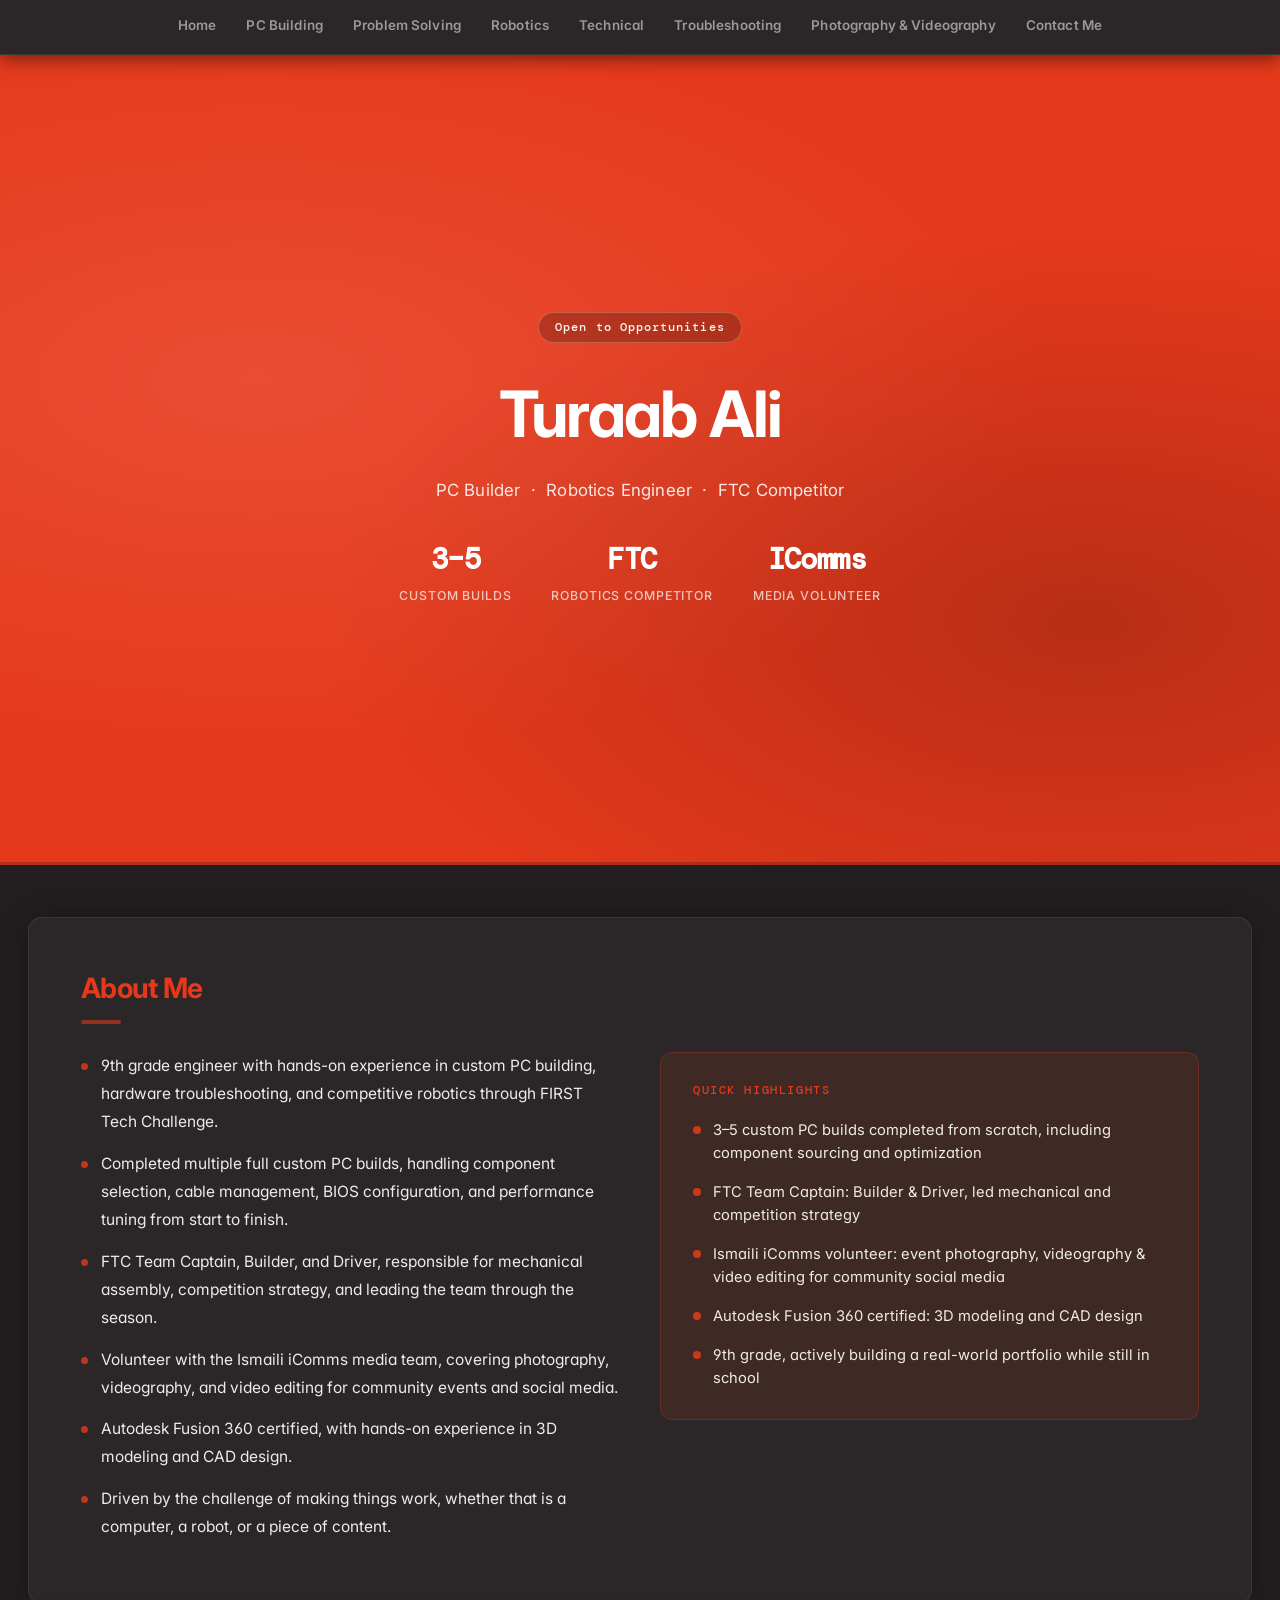
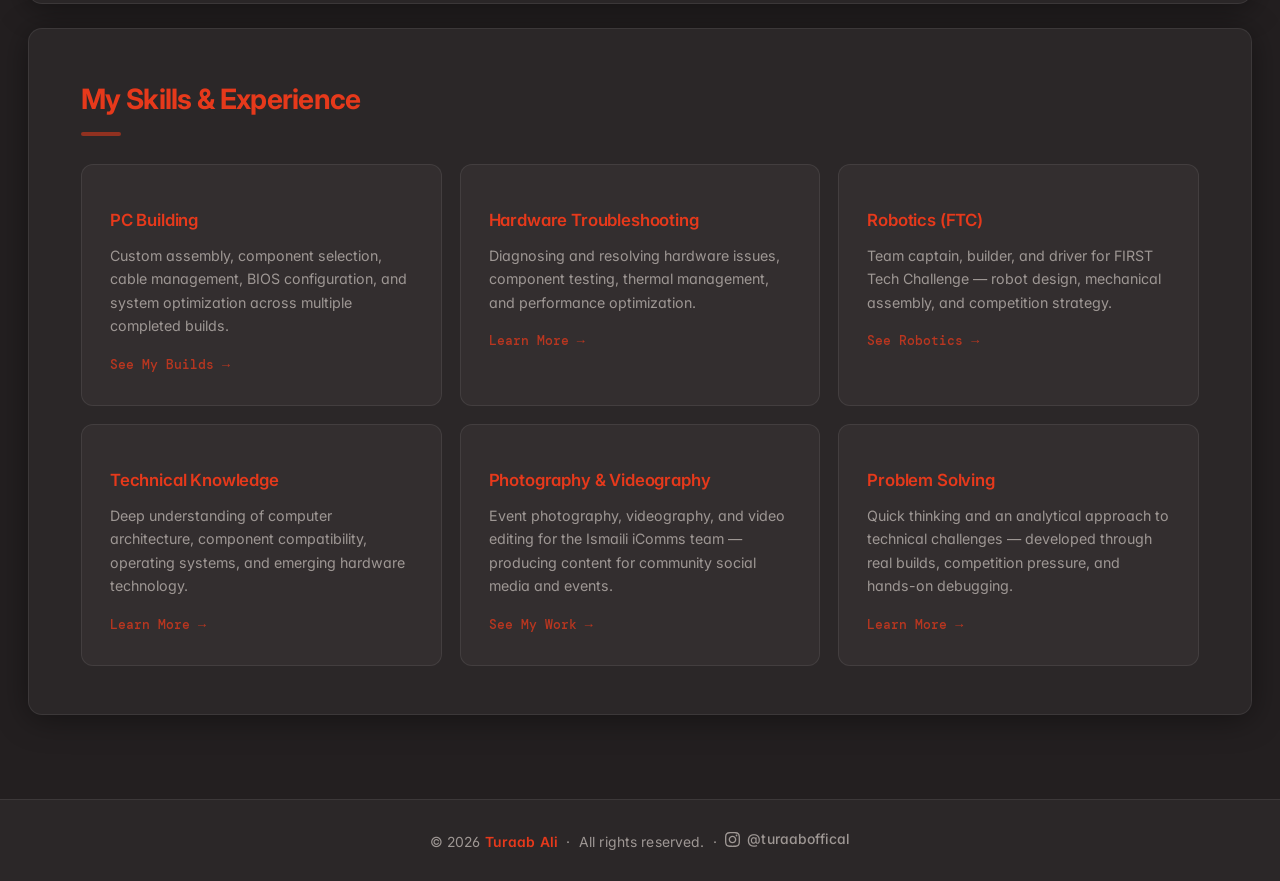
==== index.html @ f830a4fe "Added insta acc link" ====
<!DOCTYPE html>
<html lang="en">
<head>
    <meta charset="UTF-8">
    <meta name="viewport" content="width=device-width, initial-scale=1.0">
    <title>Turaab Ali - PC Builder & Engineer</title>
    <link rel="preconnect" href="https://fonts.googleapis.com">
    <link href="https://fonts.googleapis.com/css2?family=Inter:ital,opsz,wght@0,14..32,300;0,14..32,400;0,14..32,500;0,14..32,600;0,14..32,700;1,14..32,400&family=DM+Mono:wght@400;500&display=swap" rel="stylesheet">
    <style>
        :root {
            --red: #E6391B;
            --red-dark: #c42f14;
            --red-faint: rgba(230,57,27,0.1);
            --red-border: rgba(230,57,27,0.25);
            --dark: #231F20;
            --dark-2: #2b2728;
            --dark-3: #332e2f;
            --text: #f0ebe9;
            --muted: #9e9794;
            --border: rgba(255,255,255,0.08);
        }

        * { margin: 0; padding: 0; box-sizing: border-box; }

        body {
            font-family: 'Inter', sans-serif;
            font-feature-settings: 'cv02', 'cv03', 'cv04', 'cv11';
            background: var(--dark);
            color: var(--text);
            line-height: 1.6;
            -webkit-font-smoothing: antialiased;
        }

        nav {
            background: var(--dark-2);
            padding: 0 24px;
            position: sticky;
            top: 0;
            box-shadow: 0 2px 20px rgba(0,0,0,0.6);
            z-index: 100;
            display: flex;
            justify-content: center;
            flex-wrap: wrap;
            gap: 2px;
            border-bottom: 1px solid var(--border);
        }

        nav a {
            color: var(--muted);
            text-decoration: none;
            padding: 15px 14px;
            font-weight: 600;
            font-size: 0.84em;
            letter-spacing: 0.01em;
            transition: all 0.2s;
            border-bottom: 3px solid transparent;
            margin-bottom: -1px;
        }

        nav a:hover {
            color: var(--red);
            border-bottom-color: var(--red);
        }

      header {
    background: var(--red);
    color: white;
    min-height: 90vh; /* Full screen height */
    display: flex;
    align-items: center;
    justify-content: center;
    padding: 0 20px;
    text-align: center;
    position: relative;
    overflow: hidden;
}
        header::before {
            content: '';
            position: absolute;
            inset: 0;
            background:
                radial-gradient(ellipse at 20% 40%, rgba(255,255,255,0.1) 0%, transparent 55%),
                radial-gradient(ellipse at 85% 70%, rgba(0,0,0,0.2) 0%, transparent 50%);
        }

        header::after {
            content: '';
            position: absolute;
            bottom: 0; left: 0; right: 0;
            height: 3px;
            background: rgba(0,0,0,0.2);
        }

        .header-inner { position: relative; z-index: 1; }

        .badge {
            display: inline-block;
            background: rgba(0,0,0,0.22);
            color: rgba(255,255,255,0.95);
            font-family: 'DM Mono', monospace;
            font-size: 0.74em;
            font-weight: 500;
            letter-spacing: 0.09em;
            padding: 5px 16px;
            border-radius: 20px;
            margin-bottom: 20px;
            animation: fadeInDown 0.6s ease both;
            border: 1px solid rgba(255,255,255,0.22);
        }

        header h1 {
            font-size: clamp(2.4em, 6vw, 4em);
            font-weight: 700;
            letter-spacing: -0.03em;
            margin-bottom: 12px;
            animation: fadeInDown 0.7s ease 0.1s both;
            color: #fff;
        }

        .tagline {
            font-size: 1.05em;
            color: rgba(255,255,255,0.88);
            font-weight: 400;
            animation: fadeInUp 0.7s ease 0.2s both;
            margin-bottom: 32px;
            letter-spacing: 0.01em;
        }

        .stats-row {
            display: flex;
            justify-content: center;
            gap: 40px;
            flex-wrap: wrap;
            animation: fadeInUp 0.7s ease 0.35s both;
        }

        .stat { text-align: center; }

        .stat-num {
            display: block;
            font-size: 1.8em;
            font-weight: 700;
            color: white;
            font-family: 'DM Mono', monospace;
            letter-spacing: -0.02em;
        }

        .stat-label {
            font-size: 0.77em;
            color: rgba(255,255,255,0.7);
            letter-spacing: 0.07em;
            text-transform: uppercase;
            font-weight: 500;
        }

        /* ── CONTAINER ── */
        .container {
            max-width: 1500px;
            margin: 0 auto;
            padding: 28px 28px 60px;
        }

        /* ── SECTIONS ── */
        section {
            background: var(--dark-2);
            margin: 24px 0;
            padding: 48px 52px;
            border-radius: 14px;
            box-shadow: 0 4px 32px rgba(0,0,0,0.4);
            animation: fadeIn 0.7s ease both;
            border: 1px solid var(--border);
        }

        h2 {
            color: var(--red);
            font-size: 1.75em;
            font-weight: 700;
            margin-bottom: 28px;
            letter-spacing: -0.025em;
        }

        h2 span {
            display: block;
            width: 40px;
            height: 4px;
            background: var(--red);
            border-radius: 2px;
            margin-top: 10px;
            opacity: 0.55;
        }

        /* ── ABOUT ── */
        .about-grid {
            display: grid;
            grid-template-columns: 1fr 1fr;
            gap: 40px;
            align-items: start;
        }

        .about-text ul {
            list-style: none;
            padding: 0;
        }

        .about-text li {
            font-size: 0.97em;
            line-height: 1.8;
            color: var(--text);
            margin-bottom: 14px;
            font-weight: 400;
            padding-left: 20px;
            position: relative;
        }

        .about-text li::before {
            content: '';
            position: absolute;
            left: 0;
            top: 11px;
            width: 7px;
            height: 7px;
            background: var(--red);
            border-radius: 50%;
            opacity: 0.8;
        }

        .about-highlights {
            background: var(--red-faint);
            border-radius: 12px;
            padding: 28px 32px;
            border: 1px solid var(--red-border);
        }

        .about-highlights h3 {
            color: var(--red);
            font-size: 0.76em;
            text-transform: uppercase;
            letter-spacing: 0.13em;
            margin-bottom: 18px;
            font-family: 'DM Mono', monospace;
            font-weight: 500;
        }

        .highlight-item {
            display: flex;
            align-items: flex-start;
            gap: 12px;
            margin-bottom: 15px;
        }

        .highlight-item:last-child { margin-bottom: 0; }

        .hi-dot {
            width: 8px;
            height: 8px;
            background: var(--red);
            border-radius: 50%;
            flex-shrink: 0;
            margin-top: 7px;
            opacity: 0.85;
        }

        .hi-text {
            font-size: 0.92em;
            line-height: 1.6;
            font-weight: 400;
            color: var(--text);
        }

        /* ── SKILLS GRID ── */
        .skills-grid {
            display: grid;
            grid-template-columns: repeat(3, 1fr);
            gap: 18px;
            margin-top: 8px;
        }

        .skill-card {
            background: var(--dark-3);
            padding: 30px 28px;
            border-radius: 12px;
            border: 1px solid var(--border);
            transition: all 0.25s;
            text-decoration: none;
            color: var(--text);
            display: block;
            position: relative;
            overflow: hidden;
        }

        .skill-card::before {
            content: '';
            position: absolute;
            top: 0; left: 0;
            width: 100%;
            height: 3px;
            background: var(--red);
            transform: scaleX(0);
            transform-origin: left;
            transition: transform 0.3s ease;
        }

        .skill-card:hover {
            transform: translateY(-4px);
            box-shadow: 0 14px 36px rgba(0,0,0,0.5);
            border-color: rgba(230,57,27,0.35);
        }

        .skill-card:hover::before {
            transform: scaleX(1);
        }

        .skill-icon {
            font-size: 1.6em;
            margin-bottom: 12px;
        }

        .skill-card h3 {
            color: var(--red);
            font-size: 1.05em;
            font-weight: 600;
            margin-bottom: 10px;
            letter-spacing: -0.01em;
        }

        .skill-card p {
            font-size: 0.89em;
            line-height: 1.65;
            color: var(--muted);
            font-weight: 400;
        }

        .skill-card .arrow {
            color: var(--red);
            font-weight: 500;
            margin-top: 16px;
            display: block;
            font-size: 0.83em;
            font-family: 'DM Mono', monospace;
            opacity: 0.75;
            transition: opacity 0.2s;
        }

        .skill-card:hover .arrow { opacity: 1; }

        /* ── FOOTER ── */
        footer {
            background: var(--dark-2);
            color: var(--muted);
            text-align: center;
            padding: 28px 30px;
            font-size: 0.87em;
            font-weight: 400;
            letter-spacing: 0.01em;
            border-top: 1px solid var(--border);
        }

        footer b { color: var(--red); font-weight: 600; }
        .footer-ig {
    display: inline-flex;
    align-items: center;
    gap: 7px;
    color: var(--muted);
    text-decoration: none;
    transition: color 0.2s;
    font-weight: 500;
}

.footer-ig:hover { color: var(--red); }

.footer-ig svg {
    width: 15px;
    height: 15px;
    flex-shrink: 0;
    fill: currentColor;
}

        /* ── ANIMATIONS ── */
        @keyframes fadeIn {
            from { opacity: 0; transform: translateY(16px); }
            to   { opacity: 1; transform: translateY(0); }
        }

        @keyframes fadeInDown {
            from { opacity: 0; transform: translateY(-18px); }
            to   { opacity: 1; transform: translateY(0); }
        }

        @keyframes fadeInUp {
            from { opacity: 0; transform: translateY(18px); }
            to   { opacity: 1; transform: translateY(0); }
        }

        /* ── RESPONSIVE ── */
        @media (max-width: 900px) {
            .skills-grid { grid-template-columns: repeat(2, 1fr); }
            section { padding: 36px 28px; }
        }

        @media (max-width: 640px) {
            section { padding: 28px 20px; }
            .about-grid { grid-template-columns: 1fr; gap: 24px; }
            .skills-grid { grid-template-columns: 1fr; }
            nav a { padding: 12px 10px; font-size: 0.8em; }
            .stats-row { gap: 24px; }
            .container { padding: 20px 16px 48px; }
        }
    </style>
</head>
<body>

    <nav>
        <a href="/">Home</a>
        <a href="/pc-building/">PC Building</a>
        <a href="/problem-solving/">Problem Solving</a>
        <a href="/robotics/">Robotics</a>
        <a href="/technical/">Technical</a>
        <a href="/troubleshooting/">Troubleshooting</a>
        <a href="/photo-video/">Photography & Videography</a>
        <a href="/contact-me/">Contact Me</a>
    </nav>

    <header>
        <div class="header-inner">
            <div class="badge">Open to Opportunities</div>
            <h1>Turaab Ali</h1>
            <p class="tagline">PC Builder &nbsp;·&nbsp; Robotics Engineer &nbsp;·&nbsp; FTC Competitor</p>
            <div class="stats-row">
                <div class="stat">
                    <span class="stat-num">3–5</span>
                    <span class="stat-label">Custom Builds</span>
                </div>
                <div class="stat">
                    <span class="stat-num">FTC</span>
                    <span class="stat-label">Robotics Competitor</span>
                </div>
                <div class="stat">
                    <span class="stat-num">IComms</span>
                    <span class="stat-label">Media Volunteer</span>
                </div>
            </div>
        </div>
    </header>

    <div class="container">

        <section>
            <h2>About Me <span></span></h2>
            <div class="about-grid">
                <div class="about-text">
                    <ul class="about-bullets">
                        <li>9th grade engineer with hands-on experience in custom PC building, hardware troubleshooting, and competitive robotics through FIRST Tech Challenge.</li>
                        <li>Completed multiple full custom PC builds, handling component selection, cable management, BIOS configuration, and performance tuning from start to finish.</li>
                        <li>FTC Team Captain, Builder, and Driver, responsible for mechanical assembly, competition strategy, and leading the team through the season.</li>
                        <li>Volunteer with the Ismaili iComms media team, covering photography, videography, and video editing for community events and social media.</li>
                        <li>Autodesk Fusion 360 certified, with hands-on experience in 3D modeling and CAD design.</li>
                        <li>Driven by the challenge of making things work, whether that is a computer, a robot, or a piece of content.</li>
                    </ul>
                </div>
                <div class="about-highlights">
                    <h3>Quick Highlights</h3>
                    <div class="highlight-item">
                        <div class="hi-dot"></div>
                        <div class="hi-text">3–5 custom PC builds completed from scratch, including component sourcing and optimization</div>
                    </div>
                    <div class="highlight-item">
                        <div class="hi-dot"></div>
                        <div class="hi-text">FTC Team Captain: Builder & Driver, led mechanical and competition strategy</div>
                    </div>
                    <div class="highlight-item">
                        <div class="hi-dot"></div>
                        <div class="hi-text">Ismaili iComms volunteer: event photography, videography & video editing for community social media</div>
                    </div>
                    <div class="highlight-item">
                        <div class="hi-dot"></div>
                        <div class="hi-text">Autodesk Fusion 360 certified: 3D modeling and CAD design</div>
                    </div>
                    <div class="highlight-item">
                        <div class="hi-dot"></div>
                        <div class="hi-text">9th grade, actively building a real-world portfolio while still in school</div>
                    </div>
                </div>
            </div>
        </section>

        <section>
            <h2>My Skills & Experience <span></span></h2>
            <div class="skills-grid">

                <a href="/pc-building/" class="skill-card">
                    <div class="skill-icon"></div>
                    <h3>PC Building</h3>
                    <p>Custom assembly, component selection, cable management, BIOS configuration, and system optimization across multiple completed builds.</p>
                    <span class="arrow">See My Builds →</span>
                </a>

                <a href="/troubleshooting/" class="skill-card">
                    <div class="skill-icon"></div>
                    <h3>Hardware Troubleshooting</h3>
                    <p>Diagnosing and resolving hardware issues, component testing, thermal management, and performance optimization.</p>
                    <span class="arrow">Learn More →</span>
                </a>

                <a href="/robotics/" class="skill-card">
                    <div class="skill-icon"></div>
                    <h3>Robotics (FTC)</h3>
                    <p>Team captain, builder, and driver for FIRST Tech Challenge — robot design, mechanical assembly, and competition strategy.</p>
                    <span class="arrow">See Robotics →</span>
                </a>

                <a href="/technical/" class="skill-card">
                    <div class="skill-icon"></div>
                    <h3>Technical Knowledge</h3>
                    <p>Deep understanding of computer architecture, component compatibility, operating systems, and emerging hardware technology.</p>
                    <span class="arrow">Learn More →</span>
                </a>

                <a href="/photo-video/" class="skill-card">
                    <div class="skill-icon"></div>
                    <h3>Photography & Videography</h3>
                    <p>Event photography, videography, and video editing for the Ismaili iComms team — producing content for community social media and events.</p>
                    <span class="arrow">See My Work →</span>
                </a>

                <a href="/problem-solving/" class="skill-card">
                    <div class="skill-icon"></div>
                    <h3>Problem Solving</h3>
                    <p>Quick thinking and an analytical approach to technical challenges — developed through real builds, competition pressure, and hands-on debugging.</p>
                    <span class="arrow">Learn More →</span>
                </a>

            </div>
        </section>

    </div>

    <footer>
    <p>&copy; 2026 <b>Turaab Ali</b> &nbsp;·&nbsp; All rights reserved. &nbsp;·&nbsp;
        <a href="https://www.instagram.com/turaaboffical/" target="_blank" rel="noopener noreferrer" class="footer-ig">
            <svg viewBox="0 0 24 24" xmlns="http://www.w3.org/2000/svg">
                <path d="M12 2.163c3.204 0 3.584.012 4.85.07 3.252.148 4.771 1.691 4.919 4.919.058 1.265.069 1.645.069 4.849 0 3.205-.012 3.584-.069 4.849-.149 3.225-1.664 4.771-4.919 4.919-1.266.058-1.644.07-4.85.07-3.204 0-3.584-.012-4.849-.07-3.26-.149-4.771-1.699-4.919-4.92-.058-1.265-.07-1.644-.07-4.849 0-3.204.013-3.583.07-4.849.149-3.227 1.664-4.771 4.919-4.919 1.266-.057 1.645-.069 4.849-.069zm0-2.163c-3.259 0-3.667.014-4.947.072-4.358.2-6.78 2.618-6.98 6.98-.059 1.281-.073 1.689-.073 4.948 0 3.259.014 3.668.072 4.948.2 4.358 2.618 6.78 6.98 6.98 1.281.058 1.689.072 4.948.072 3.259 0 3.668-.014 4.948-.072 4.354-.2 6.782-2.618 6.979-6.98.059-1.28.073-1.689.073-4.948 0-3.259-.014-3.667-.072-4.947-.196-4.354-2.617-6.78-6.979-6.98-1.281-.059-1.69-.073-4.949-.073zm0 5.838c-3.403 0-6.162 2.759-6.162 6.162s2.759 6.163 6.162 6.163 6.162-2.759 6.162-6.163c0-3.403-2.759-6.162-6.162-6.162zm0 10.162c-2.209 0-4-1.79-4-4 0-2.209 1.791-4 4-4s4 1.791 4 4c0 2.21-1.791 4-4 4zm6.406-11.845c-.796 0-1.441.645-1.441 1.44s.645 1.44 1.441 1.44c.795 0 1.439-.645 1.439-1.44s-.644-1.44-1.439-1.44z"/>
            </svg>
            @turaaboffical
        </a>
    </p>
</footer>

</body>
</html>
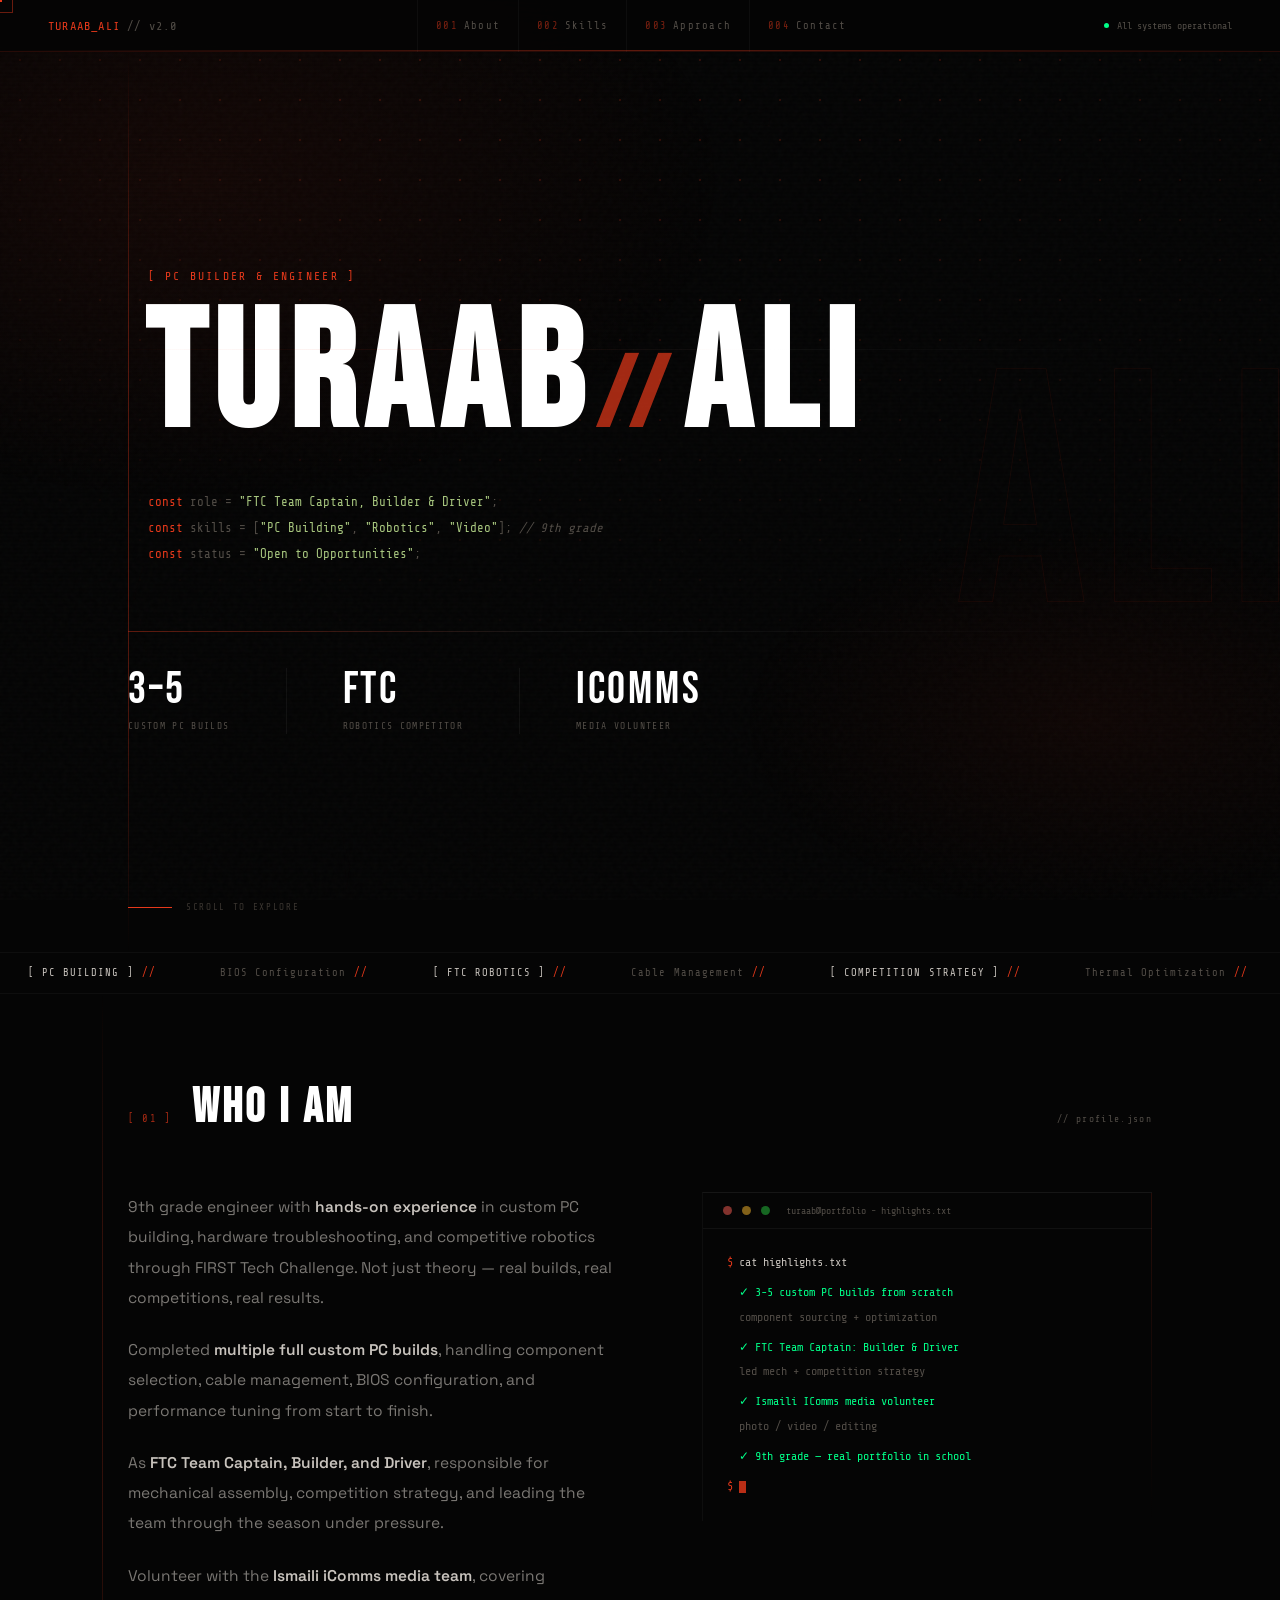
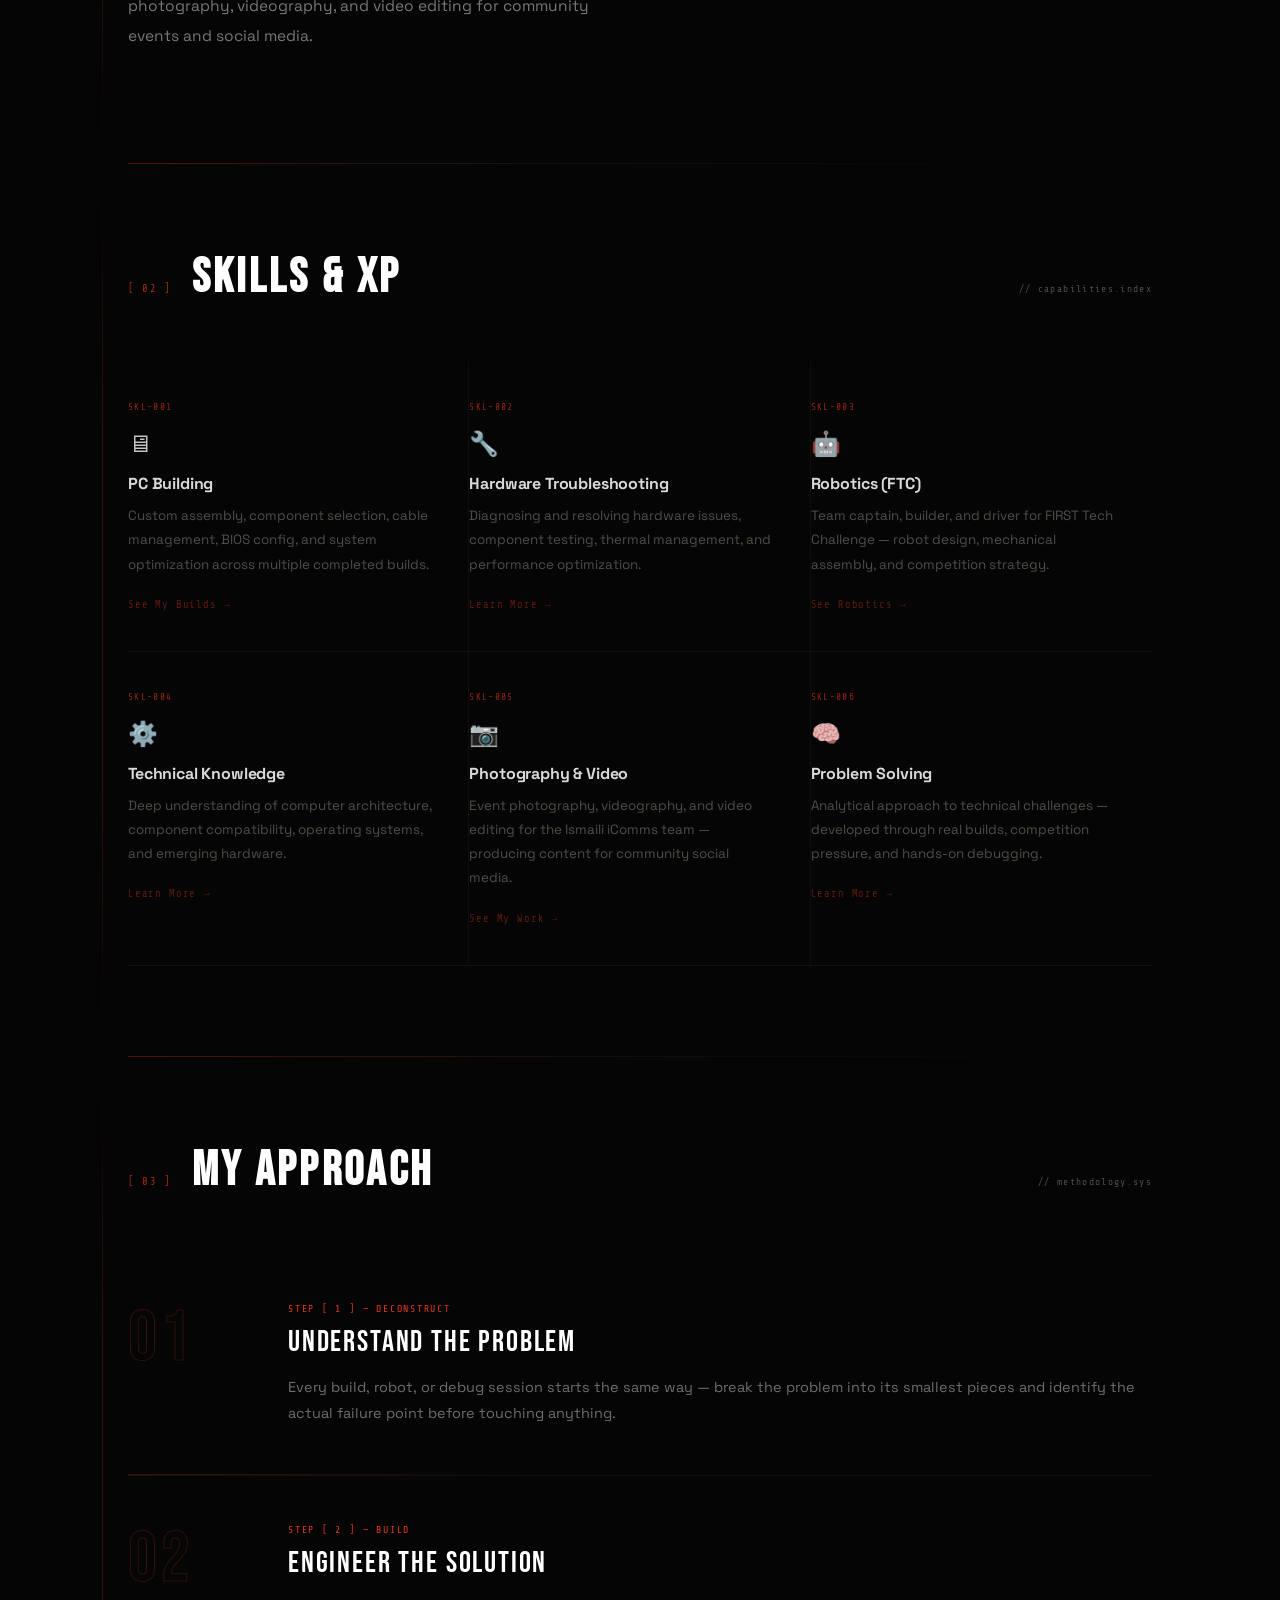
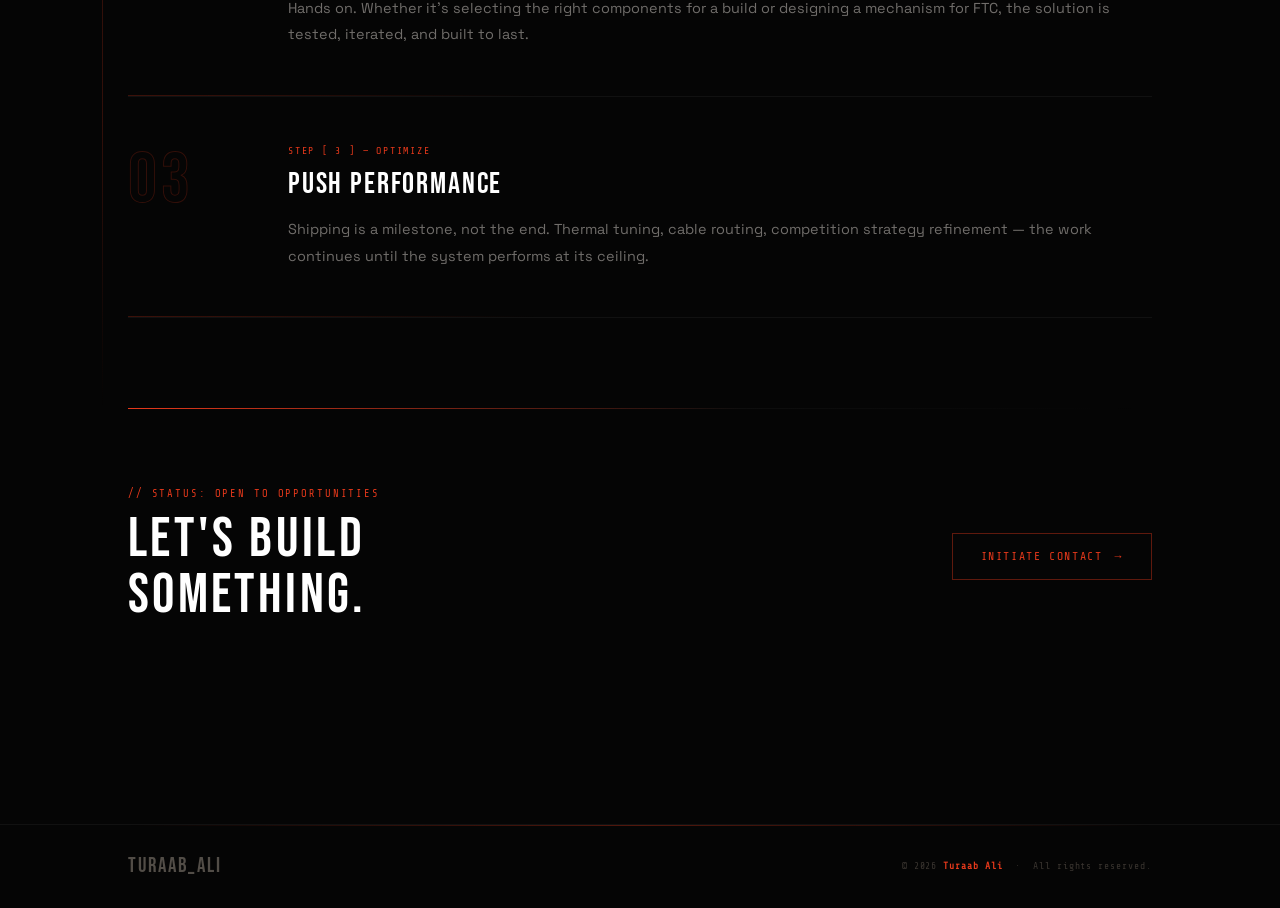
==== commit f3fb91ac: "try #2" ====
--- a/index.html
+++ b/index.html
@@ -1,549 +1,1132 @@
 <!DOCTYPE html>
 <html lang="en">
 <head>
-    <meta charset="UTF-8">
-    <meta name="viewport" content="width=device-width, initial-scale=1.0">
-    <title>Turaab Ali - PC Builder & Engineer</title>
-    <link rel="preconnect" href="https://fonts.googleapis.com">
-    <link href="https://fonts.googleapis.com/css2?family=Inter:ital,opsz,wght@0,14..32,300;0,14..32,400;0,14..32,500;0,14..32,600;0,14..32,700;1,14..32,400&family=DM+Mono:wght@400;500&display=swap" rel="stylesheet">
-    <style>
-        :root {
-            --red: #E6391B;
-            --red-dark: #c42f14;
-            --red-faint: rgba(230,57,27,0.1);
-            --red-border: rgba(230,57,27,0.25);
-            --dark: #231F20;
-            --dark-2: #2b2728;
-            --dark-3: #332e2f;
-            --text: #f0ebe9;
-            --muted: #9e9794;
-            --border: rgba(255,255,255,0.08);
-        }
-
-        * { margin: 0; padding: 0; box-sizing: border-box; }
-
-        body {
-            font-family: 'Inter', sans-serif;
-            font-feature-settings: 'cv02', 'cv03', 'cv04', 'cv11';
-            background: var(--dark);
-            color: var(--text);
-            line-height: 1.6;
-            -webkit-font-smoothing: antialiased;
-        }
-
-        nav {
-            background: var(--dark-2);
-            padding: 0 24px;
-            position: sticky;
-            top: 0;
-            box-shadow: 0 2px 20px rgba(0,0,0,0.6);
-            z-index: 100;
-            display: flex;
-            justify-content: center;
-            flex-wrap: wrap;
-            gap: 2px;
-            border-bottom: 1px solid var(--border);
-        }
-
-        nav a {
-            color: var(--muted);
-            text-decoration: none;
-            padding: 15px 14px;
-            font-weight: 600;
-            font-size: 0.84em;
-            letter-spacing: 0.01em;
-            transition: all 0.2s;
-            border-bottom: 3px solid transparent;
-            margin-bottom: -1px;
-        }
-
-        nav a:hover {
-            color: var(--red);
-            border-bottom-color: var(--red);
-        }
-
-      header {
-    background: var(--red);
-    color: white;
-    min-height: 90vh; /* Full screen height */
-    display: flex;
-    align-items: center;
-    justify-content: center;
-    padding: 0 20px;
-    text-align: center;
-    position: relative;
-    overflow: hidden;
-}
-        header::before {
-            content: '';
-            position: absolute;
-            inset: 0;
-            background:
-                radial-gradient(ellipse at 20% 40%, rgba(255,255,255,0.1) 0%, transparent 55%),
-                radial-gradient(ellipse at 85% 70%, rgba(0,0,0,0.2) 0%, transparent 50%);
-        }
-
-        header::after {
-            content: '';
-            position: absolute;
-            bottom: 0; left: 0; right: 0;
-            height: 3px;
-            background: rgba(0,0,0,0.2);
-        }
-
-        .header-inner { position: relative; z-index: 1; }
-
-        .badge {
-            display: inline-block;
-            background: rgba(0,0,0,0.22);
-            color: rgba(255,255,255,0.95);
-            font-family: 'DM Mono', monospace;
-            font-size: 0.74em;
-            font-weight: 500;
-            letter-spacing: 0.09em;
-            padding: 5px 16px;
-            border-radius: 20px;
-            margin-bottom: 20px;
-            animation: fadeInDown 0.6s ease both;
-            border: 1px solid rgba(255,255,255,0.22);
-        }
-
-        header h1 {
-            font-size: clamp(2.4em, 6vw, 4em);
-            font-weight: 700;
-            letter-spacing: -0.03em;
-            margin-bottom: 12px;
-            animation: fadeInDown 0.7s ease 0.1s both;
-            color: #fff;
-        }
-
-        .tagline {
-            font-size: 1.05em;
-            color: rgba(255,255,255,0.88);
-            font-weight: 400;
-            animation: fadeInUp 0.7s ease 0.2s both;
-            margin-bottom: 32px;
-            letter-spacing: 0.01em;
-        }
-
-        .stats-row {
-            display: flex;
-            justify-content: center;
-            gap: 40px;
-            flex-wrap: wrap;
-            animation: fadeInUp 0.7s ease 0.35s both;
-        }
-
-        .stat { text-align: center; }
-
-        .stat-num {
-            display: block;
-            font-size: 1.8em;
-            font-weight: 700;
-            color: white;
-            font-family: 'DM Mono', monospace;
-            letter-spacing: -0.02em;
-        }
-
-        .stat-label {
-            font-size: 0.77em;
-            color: rgba(255,255,255,0.7);
-            letter-spacing: 0.07em;
-            text-transform: uppercase;
-            font-weight: 500;
-        }
-
-        /* ── CONTAINER ── */
-        .container {
-            max-width: 1500px;
-            margin: 0 auto;
-            padding: 28px 28px 60px;
-        }
-
-        /* ── SECTIONS ── */
-        section {
-            background: var(--dark-2);
-            margin: 24px 0;
-            padding: 48px 52px;
-            border-radius: 14px;
-            box-shadow: 0 4px 32px rgba(0,0,0,0.4);
-            animation: fadeIn 0.7s ease both;
-            border: 1px solid var(--border);
-        }
-
-        h2 {
-            color: var(--red);
-            font-size: 1.75em;
-            font-weight: 700;
-            margin-bottom: 28px;
-            letter-spacing: -0.025em;
-        }
-
-        h2 span {
-            display: block;
-            width: 40px;
-            height: 4px;
-            background: var(--red);
-            border-radius: 2px;
-            margin-top: 10px;
-            opacity: 0.55;
-        }
-
-        /* ── ABOUT ── */
-        .about-grid {
-            display: grid;
-            grid-template-columns: 1fr 1fr;
-            gap: 40px;
-            align-items: start;
-        }
-
-        .about-text ul {
-            list-style: none;
-            padding: 0;
-        }
-
-        .about-text li {
-            font-size: 0.97em;
-            line-height: 1.8;
-            color: var(--text);
-            margin-bottom: 14px;
-            font-weight: 400;
-            padding-left: 20px;
-            position: relative;
-        }
-
-        .about-text li::before {
-            content: '';
-            position: absolute;
-            left: 0;
-            top: 11px;
-            width: 7px;
-            height: 7px;
-            background: var(--red);
-            border-radius: 50%;
-            opacity: 0.8;
-        }
-
-        .about-highlights {
-            background: var(--red-faint);
-            border-radius: 12px;
-            padding: 28px 32px;
-            border: 1px solid var(--red-border);
-        }
-
-        .about-highlights h3 {
-            color: var(--red);
-            font-size: 0.76em;
-            text-transform: uppercase;
-            letter-spacing: 0.13em;
-            margin-bottom: 18px;
-            font-family: 'DM Mono', monospace;
-            font-weight: 500;
-        }
-
-        .highlight-item {
-            display: flex;
-            align-items: flex-start;
-            gap: 12px;
-            margin-bottom: 15px;
-        }
-
-        .highlight-item:last-child { margin-bottom: 0; }
-
-        .hi-dot {
-            width: 8px;
-            height: 8px;
-            background: var(--red);
-            border-radius: 50%;
-            flex-shrink: 0;
-            margin-top: 7px;
-            opacity: 0.85;
-        }
-
-        .hi-text {
-            font-size: 0.92em;
-            line-height: 1.6;
-            font-weight: 400;
-            color: var(--text);
-        }
-
-        /* ── SKILLS GRID ── */
-        .skills-grid {
-            display: grid;
-            grid-template-columns: repeat(3, 1fr);
-            gap: 18px;
-            margin-top: 8px;
-        }
-
-        .skill-card {
-            background: var(--dark-3);
-            padding: 30px 28px;
-            border-radius: 12px;
-            border: 1px solid var(--border);
-            transition: all 0.25s;
-            text-decoration: none;
-            color: var(--text);
-            display: block;
-            position: relative;
-            overflow: hidden;
-        }
-
-        .skill-card::before {
-            content: '';
-            position: absolute;
-            top: 0; left: 0;
-            width: 100%;
-            height: 3px;
-            background: var(--red);
-            transform: scaleX(0);
-            transform-origin: left;
-            transition: transform 0.3s ease;
-        }
-
-        .skill-card:hover {
-            transform: translateY(-4px);
-            box-shadow: 0 14px 36px rgba(0,0,0,0.5);
-            border-color: rgba(230,57,27,0.35);
-        }
-
-        .skill-card:hover::before {
-            transform: scaleX(1);
-        }
-
-        .skill-icon {
-            font-size: 1.6em;
-            margin-bottom: 12px;
-        }
-
-        .skill-card h3 {
-            color: var(--red);
-            font-size: 1.05em;
-            font-weight: 600;
-            margin-bottom: 10px;
-            letter-spacing: -0.01em;
-        }
-
-        .skill-card p {
-            font-size: 0.89em;
-            line-height: 1.65;
-            color: var(--muted);
-            font-weight: 400;
-        }
-
-        .skill-card .arrow {
-            color: var(--red);
-            font-weight: 500;
-            margin-top: 16px;
-            display: block;
-            font-size: 0.83em;
-            font-family: 'DM Mono', monospace;
-            opacity: 0.75;
-            transition: opacity 0.2s;
-        }
-
-        .skill-card:hover .arrow { opacity: 1; }
-
-        /* ── FOOTER ── */
-        footer {
-            background: var(--dark-2);
-            color: var(--muted);
-            text-align: center;
-            padding: 28px 30px;
-            font-size: 0.87em;
-            font-weight: 400;
-            letter-spacing: 0.01em;
-            border-top: 1px solid var(--border);
-        }
-
-        footer b { color: var(--red); font-weight: 600; }
-        .footer-ig {
-    display: inline-flex;
-    align-items: center;
-    gap: 7px;
-    color: var(--muted);
-    text-decoration: none;
-    transition: color 0.2s;
-    font-weight: 500;
-}
-
-.footer-ig:hover { color: var(--red); }
-
-.footer-ig svg {
-    width: 15px;
-    height: 15px;
-    flex-shrink: 0;
-    fill: currentColor;
-}
-
-        /* ── ANIMATIONS ── */
-        @keyframes fadeIn {
-            from { opacity: 0; transform: translateY(16px); }
-            to   { opacity: 1; transform: translateY(0); }
-        }
-
-        @keyframes fadeInDown {
-            from { opacity: 0; transform: translateY(-18px); }
-            to   { opacity: 1; transform: translateY(0); }
-        }
-
-        @keyframes fadeInUp {
-            from { opacity: 0; transform: translateY(18px); }
-            to   { opacity: 1; transform: translateY(0); }
-        }
-
-        /* ── RESPONSIVE ── */
-        @media (max-width: 900px) {
-            .skills-grid { grid-template-columns: repeat(2, 1fr); }
-            section { padding: 36px 28px; }
-        }
-
-        @media (max-width: 640px) {
-            section { padding: 28px 20px; }
-            .about-grid { grid-template-columns: 1fr; gap: 24px; }
-            .skills-grid { grid-template-columns: 1fr; }
-            nav a { padding: 12px 10px; font-size: 0.8em; }
-            .stats-row { gap: 24px; }
-            .container { padding: 20px 16px 48px; }
-        }
-    </style>
+<meta charset="UTF-8">
+<meta name="viewport" content="width=device-width, initial-scale=1.0">
+<title>Turaab Ali — PC Builder & Engineer</title>
+<link href="https://fonts.googleapis.com/css2?family=Share+Tech+Mono&family=Bebas+Neue&family=Space+Grotesk:wght@300;400;500;600;700&display=swap" rel="stylesheet">
+<style>
+/* ════════════════════════════════════════
+   ROOT
+════════════════════════════════════════ */
+:root {
+  --black: #050505;
+  --red:   #E6391B;
+  --red2:  #ff4422;
+  --green: #00ff88;
+  --text:  #c8c3bd;
+  --dim:   #3a3530;
+  --dim2:  #524d47;
+  --mono:  'Share Tech Mono', monospace;
+  --sans:  'Space Grotesk', sans-serif;
+  --disp:  'Bebas Neue', sans-serif;
+}
+
+*, *::before, *::after { margin:0; padding:0; box-sizing:border-box; }
+html { scroll-behavior: smooth; }
+
+body {
+  font-family: var(--sans);
+  background: var(--black);
+  color: var(--text);
+  overflow-x: hidden;
+  cursor: none;
+  -webkit-font-smoothing: antialiased;
+}
+
+::selection { background: var(--red); color: #fff; }
+::-webkit-scrollbar { width: 3px; }
+::-webkit-scrollbar-thumb { background: rgba(230,57,27,0.35); }
+
+/* ════════════════════════════════════════
+   FULL-PAGE ATMOSPHERE LAYER
+   (covers the entire site — not per-section)
+════════════════════════════════════════ */
+
+/* 1. Global dot grid  */
+body::before {
+  content: '';
+  position: fixed; inset: 0; z-index: 0;
+  background-image: radial-gradient(circle, rgba(230,57,27,0.18) 1px, transparent 1px);
+  background-size: 40px 40px;
+  pointer-events: none;
+  mask-image: radial-gradient(ellipse 100% 100% at 50% 0%, black 20%, transparent 85%);
+}
+
+/* 2. Scanlines */
+body::after {
+  content: '';
+  position: fixed; inset: 0; z-index: 1;
+  background: repeating-linear-gradient(
+    0deg,
+    transparent, transparent 2px,
+    rgba(0,0,0,0.06) 2px, rgba(0,0,0,0.06) 4px
+  );
+  pointer-events: none;
+}
+
+/* 3. Global roaming red glow (canvas-wide) */
+#globe-glow {
+  position: fixed; inset: 0; z-index: 0;
+  pointer-events: none;
+  background:
+    radial-gradient(ellipse 70vw 60vh at 15% 20%, rgba(230,57,27,0.07) 0%, transparent 60%),
+    radial-gradient(ellipse 50vw 40vh at 85% 80%, rgba(230,57,27,0.05) 0%, transparent 55%);
+  animation: globeMove 14s ease-in-out infinite alternate;
+}
+
+@keyframes globeMove {
+  0%   { transform: translate(0,0) scale(1); }
+  50%  { transform: translate(3vw,-4vh) scale(1.04); }
+  100% { transform: translate(-2vw,3vh) scale(0.97); }
+}
+
+/* 4. Noise grain */
+#grain {
+  position: fixed; inset: 0; z-index: 2;
+  pointer-events: none;
+  background-image: url("data:image/svg+xml,%3Csvg viewBox='0 0 200 200' xmlns='http://www.w3.org/2000/svg'%3E%3Cfilter id='n'%3E%3CfeTurbulence type='fractalNoise' baseFrequency='0.9' numOctaves='4' stitchTiles='stitch'/%3E%3C/filter%3E%3Crect width='100%25' height='100%25' filter='url(%23n)' opacity='1'/%3E%3C/svg%3E");
+  opacity: 0.025;
+}
+
+/* ════════════════════════════════════════
+   CURSOR
+════════════════════════════════════════ */
+#cur      { position:fixed; width:4px; height:4px; background:var(--red); pointer-events:none; z-index:9999; transform:translate(-50%,-50%); }
+#cur-ring { position:fixed; width:26px; height:26px; border:1px solid var(--red); pointer-events:none; z-index:9998; transform:translate(-50%,-50%); opacity:0.45; transition: width .3s, height .3s, opacity .3s; }
+
+/* ════════════════════════════════════════
+   BOOT SCREEN
+════════════════════════════════════════ */
+#boot {
+  position: fixed; inset: 0; z-index: 8000;
+  background: var(--black);
+  display: flex; flex-direction: column;
+  justify-content: center; align-items: flex-start;
+  padding: 10vh 10vw;
+  font-family: var(--mono);
+}
+
+#boot-log {
+  font-size: 0.8em;
+  color: var(--green);
+  line-height: 2;
+  width: min(580px, 90vw);
+}
+
+#boot-log .ln { display:block; opacity:0; }
+#boot-log .ln.show { opacity:1; }
+#boot-log .d  { color: var(--dim2); }
+#boot-log .r  { color: var(--red); }
+
+#boot-bar-wrap {
+  margin-top: 32px;
+  width: min(380px, 80vw);
+  height: 1px;
+  background: rgba(255,255,255,0.06);
+}
+
+#boot-bar { height:100%; background:var(--red); width:0%; }
+#boot-pct { font-size:0.65em; color:var(--dim2); margin-top:8px; }
+
+/* ════════════════════════════════════════
+   NAV
+════════════════════════════════════════ */
+nav {
+  position: sticky; top: 0; z-index: 500;
+  background: rgba(5,5,5,0.88);
+  backdrop-filter: blur(16px);
+  border-bottom: 1px solid rgba(230,57,27,0.15);
+  padding: 0 48px;
+  display: flex; align-items: center; justify-content: space-between;
+  height: 52px;
+}
+
+nav::after {
+  content: '';
+  position: absolute; bottom:0; left:0; right:0; height:1px;
+  background: linear-gradient(90deg, transparent, rgba(230,57,27,0.4), transparent);
+}
+
+.nav-logo {
+  font-family: var(--mono);
+  font-size: 0.75em;
+  color: var(--red);
+  letter-spacing: 0.1em;
+}
+.nav-logo span { color: var(--dim2); }
+
+.nav-links { display:flex; }
+.nav-links a {
+  color: var(--dim2);
+  text-decoration: none;
+  font-family: var(--mono);
+  font-size: 0.65em;
+  letter-spacing: 0.12em;
+  padding: 0 18px;
+  height: 52px;
+  display: flex; align-items: center;
+  border-left: 1px solid rgba(255,255,255,0.04);
+  transition: color .2s;
+  position: relative;
+}
+.nav-links a::before { content: attr(data-n); color:var(--red); opacity:0.5; margin-right:6px; }
+.nav-links a:hover { color: #fff; }
+
+.nav-status {
+  display:flex; align-items:center; gap:8px;
+  font-family: var(--mono); font-size:0.62em; color:var(--dim2);
+}
+.s-dot { width:5px; height:5px; border-radius:50%; background:var(--green); animation: blink 2s ease infinite; }
+
+@keyframes blink { 0%,100%{opacity:1} 50%{opacity:0.3} }
+
+/* ════════════════════════════════════════
+   HERO  — no boxes, pure space + type
+════════════════════════════════════════ */
+#hero {
+  position: relative; z-index: 3;
+  min-height: 100vh;
+  display: flex; flex-direction: column; justify-content: center;
+  padding: 0 10vw;
+  overflow: hidden;
+}
+
+/* vertical line that runs full hero height */
+#hero::before {
+  content: '';
+  position: absolute;
+  left: 10vw; top: 0; bottom: 0;
+  width: 1px;
+  background: linear-gradient(to bottom, transparent 0%, rgba(230,57,27,0.35) 30%, rgba(230,57,27,0.35) 70%, transparent 100%);
+}
+
+/* horizontal rule at 33% */
+#hero::after {
+  content: '';
+  position: absolute;
+  left: 0; right: 0;
+  top: 33%;
+  height: 1px;
+  background: linear-gradient(90deg, transparent 5%, rgba(230,57,27,0.08) 30%, rgba(255,255,255,0.04) 60%, transparent 95%);
+}
+
+.hero-eyebrow {
+  font-family: var(--mono);
+  font-size: 0.72em;
+  color: var(--red);
+  letter-spacing: 0.2em;
+  text-transform: uppercase;
+  margin-bottom: 20px;
+  margin-left: 20px;
+  opacity: 0;
+  animation: fadeUp .6s ease .15s forwards;
+}
+
+.hero-name {
+  font-family: var(--disp);
+  font-size: clamp(5.5em, 13vw, 11em);
+  letter-spacing: 0.05em;
+  line-height: 0.9;
+  color: #fff;
+  margin-left: 16px;
+  opacity: 0;
+  animation: fadeUp .9s cubic-bezier(0.16,1,0.3,1) .3s forwards;
+}
+
+.hero-name .slash {
+  color: var(--red);
+  font-size: 0.6em;
+  opacity: 0.7;
+  margin: 0 6px;
+}
+
+/* big faded "ALI" behind — no bg fill, just text */
+.hero-bg-word {
+  position: absolute;
+  right: -2vw; top: 50%;
+  transform: translateY(-50%);
+  font-family: var(--disp);
+  font-size: clamp(12em, 26vw, 24em);
+  letter-spacing: 0.04em;
+  color: transparent;
+  -webkit-text-stroke: 1px rgba(230,57,27,0.07);
+  line-height: 1;
+  pointer-events: none;
+  user-select: none;
+  animation: breatheText 8s ease-in-out infinite alternate;
+}
+
+@keyframes breatheText {
+  0%   { -webkit-text-stroke-color: rgba(230,57,27,0.07); }
+  100% { -webkit-text-stroke-color: rgba(230,57,27,0.13); }
+}
+
+.hero-code {
+  font-family: var(--mono);
+  font-size: 0.78em;
+  color: var(--dim2);
+  line-height: 2.1;
+  margin-top: 36px;
+  margin-left: 20px;
+  opacity: 0;
+  animation: fadeUp .7s ease .55s forwards;
+}
+
+.hero-code .k { color: var(--red); }
+.hero-code .s { color: #a8c77f; }
+.hero-code .n { color: #7fb8c7; }
+.hero-code .c { color: var(--dim2); font-style: italic; }
+
+.hero-divider {
+  margin-top: 64px;
+  height: 1px;
+  background: linear-gradient(90deg, rgba(230,57,27,0.4) 0%, rgba(255,255,255,0.06) 40%, transparent 100%);
+  opacity: 0;
+  animation: fadeIn 1s ease .8s forwards;
+}
+
+.hero-stats-row {
+  display: flex; gap: 0;
+  padding-top: 36px;
+  opacity: 0;
+  animation: fadeUp .7s ease .9s forwards;
+}
+
+.h-st {
+  padding: 0 56px 0 0;
+  border-right: 1px solid rgba(255,255,255,0.05);
+  margin-right: 56px;
+}
+.h-st:last-child { border-right:none; margin-right:0; }
+
+.h-st-n {
+  font-family: var(--disp);
+  font-size: 2.8em;
+  color: #fff;
+  letter-spacing: 0.06em;
+  line-height: 1;
+  display: block;
+}
+
+.h-st-l {
+  font-family: var(--mono);
+  font-size: 0.6em;
+  color: var(--dim2);
+  letter-spacing: 0.14em;
+  text-transform: uppercase;
+  margin-top: 4px;
+}
+
+.scroll-cue {
+  position: absolute; bottom: 40px; left: 10vw;
+  display: flex; align-items: center; gap: 14px;
+  font-family: var(--mono); font-size: 0.58em;
+  color: var(--dim); letter-spacing: 0.18em;
+  text-transform: uppercase;
+  opacity: 0;
+  animation: fadeIn 1s ease 1.8s forwards;
+}
+
+.scroll-cue::before {
+  content: '';
+  display: block; width: 44px; height: 1px;
+  background: var(--red);
+  animation: scPulse 2.4s ease-in-out infinite;
+}
+
+@keyframes scPulse { 0%,100%{transform:scaleX(1);opacity:1} 50%{transform:scaleX(0.3);opacity:0.3} }
+
+/* ════════════════════════════════════════
+   TICKER
+════════════════════════════════════════ */
+.ticker-outer {
+  position: relative; z-index: 3;
+  overflow: hidden;
+  padding: 14px 0;
+  border-top: 1px solid rgba(255,255,255,0.04);
+  border-bottom: 1px solid rgba(255,255,255,0.04);
+}
+
+.ticker-inner {
+  display: flex; white-space: nowrap;
+  animation: tick 30s linear infinite;
+}
+
+.ti {
+  font-family: var(--mono);
+  font-size: 0.65em;
+  color: var(--dim2);
+  padding: 0 28px;
+  letter-spacing: 0.1em;
+  flex-shrink: 0;
+}
+
+.ti.hi { color: var(--text); }
+.ti .sep { color: var(--red); margin: 0 8px; }
+
+@keyframes tick { from{transform:translateX(0)} to{transform:translateX(-50%)} }
+
+/* ════════════════════════════════════════
+   MAIN LAYOUT — open, no boxes
+════════════════════════════════════════ */
+main {
+  position: relative; z-index: 3;
+  max-width: 1280px;
+  margin: 0 auto;
+  padding: 0 10vw 120px;
+}
+
+/* full-width horizontal rule between sections */
+.rule {
+  width: 100%;
+  height: 1px;
+  background: linear-gradient(90deg, rgba(230,57,27,0.3) 0%, rgba(255,255,255,0.04) 50%, transparent 100%);
+  margin: 0;
+}
+
+/* ─ SECTION WRAPPER ─ */
+.sec {
+  padding: 90px 0;
+  position: relative;
+  opacity: 0; transform: translateY(36px);
+  transition: opacity .8s cubic-bezier(0.16,1,0.3,1), transform .8s cubic-bezier(0.16,1,0.3,1);
+}
+
+.sec.vis { opacity:1; transform:none; }
+
+/* left border accent — single line, no fill */
+.sec::before {
+  content: '';
+  position: absolute;
+  left: -2vw; top: 0; height: 100%;
+  width: 1px;
+  background: linear-gradient(to bottom, transparent, rgba(230,57,27,0.2) 30%, rgba(230,57,27,0.2) 70%, transparent);
+}
+
+/* ─ SECTION HEADER ─ */
+.sec-hd {
+  display: flex; align-items: baseline; gap: 20px;
+  margin-bottom: 60px;
+}
+
+.sec-num {
+  font-family: var(--mono);
+  font-size: 0.65em;
+  color: var(--red);
+  letter-spacing: 0.12em;
+  opacity: 0.7;
+}
+
+.sec-title {
+  font-family: var(--disp);
+  font-size: 3em;
+  color: #fff;
+  letter-spacing: 0.07em;
+  line-height: 1;
+}
+
+.sec-slug {
+  font-family: var(--mono);
+  font-size: 0.6em;
+  color: var(--dim2);
+  letter-spacing: 0.14em;
+  margin-left: auto;
+}
+
+/* ─ ABOUT ─ */
+.about-layout {
+  display: grid;
+  grid-template-columns: 1.1fr 1fr;
+  gap: 80px;
+  align-items: start;
+}
+
+.about-body p {
+  font-size: 0.97em;
+  line-height: 1.95;
+  color: rgba(200,195,189,0.6);
+  margin-bottom: 22px;
+}
+
+.about-body p strong { color: var(--text); font-weight: 600; }
+
+/* terminal — no fill, just border lines */
+.term {
+  border-top: 1px solid rgba(255,255,255,0.07);
+  border-left: 1px solid rgba(255,255,255,0.04);
+  padding: 0;
+  position: relative;
+}
+
+.term::after {
+  content: '';
+  position: absolute;
+  top:0; right:0; bottom:0;
+  width: 1px;
+  background: linear-gradient(to bottom, rgba(230,57,27,0.15), transparent);
+}
+
+.term-head {
+  display: flex; align-items: center; gap: 10px;
+  padding: 12px 20px;
+  border-bottom: 1px solid rgba(255,255,255,0.05);
+}
+
+.td { width:9px; height:9px; border-radius:50%; }
+.td.r { background:rgba(255,95,86,0.5); }
+.td.y { background:rgba(255,189,46,0.5); }
+.td.g { background:rgba(39,201,63,0.5); }
+
+.term-label {
+  font-family: var(--mono);
+  font-size: 0.62em;
+  color: var(--dim2);
+  margin-left: 6px;
+}
+
+.term-body {
+  padding: 22px 24px;
+  font-family: var(--mono);
+  font-size: 0.74em;
+  line-height: 2.05;
+}
+
+.tl { display: block; }
+.tp { color: var(--red); }
+.tc { color: var(--text); }
+.to { color: var(--dim2); padding-left: 12px; }
+.to.ok { color: var(--green); }
+.to.v  { color: #a8c77f; }
+.tb { display:block; height:6px; }
+.tcur { display:inline-block; width:7px; height:12px; background:var(--red); opacity:.8; animation: blink 1s step-end infinite; vertical-align:middle; }
+
+/* ─ SKILLS — open list layout ─ */
+.skills-list {
+  display: grid;
+  grid-template-columns: repeat(3,1fr);
+  gap: 0;
+}
+
+/* each skill is separated only by lines */
+.sk {
+  padding: 40px 36px 40px 0;
+  border-bottom: 1px solid rgba(255,255,255,0.05);
+  border-right: 1px solid rgba(255,255,255,0.04);
+  text-decoration: none;
+  color: var(--text);
+  display: block;
+  position: relative;
+  transition: padding-left .3s cubic-bezier(0.16,1,0.3,1);
+  cursor: none;
+  opacity: 0; transform: translateY(20px);
+  transition: opacity .5s ease, transform .5s ease, padding-left .3s cubic-bezier(0.16,1,0.3,1);
+}
+
+.sk:nth-child(3n) { border-right: none; }
+.sk:nth-child(n+4) { }
+
+/* red top line animates in on hover */
+.sk::before {
+  content: '';
+  position: absolute;
+  top: 0; left: 0; right: 0;
+  height: 1px;
+  background: var(--red);
+  transform: scaleX(0); transform-origin: left;
+  transition: transform .4s cubic-bezier(0.16,1,0.3,1);
+}
+
+.sk:hover { padding-left: 10px; }
+.sk:hover::before { transform: scaleX(1); }
+
+.sk-num {
+  font-family: var(--mono);
+  font-size: 0.6em;
+  color: var(--red);
+  letter-spacing: 0.14em;
+  opacity: 0.6;
+  margin-bottom: 16px;
+}
+
+.sk-icon {
+  font-size: 1.5em;
+  margin-bottom: 14px;
+  display: block;
+  filter: grayscale(0.4);
+  transition: transform .3s cubic-bezier(0.34,1.56,0.64,1), filter .3s;
+}
+
+.sk:hover .sk-icon { transform: scale(1.15) rotate(-4deg); filter: grayscale(0); }
+
+.sk-title {
+  font-size: 1em;
+  font-weight: 700;
+  color: rgba(255,255,255,0.85);
+  margin-bottom: 10px;
+  letter-spacing: -0.01em;
+}
+
+.sk-desc {
+  font-size: 0.84em;
+  line-height: 1.8;
+  color: var(--dim2);
+}
+
+.sk-arrow {
+  display: flex; align-items: center; gap: 6px;
+  margin-top: 22px;
+  font-family: var(--mono);
+  font-size: 0.65em;
+  color: var(--red);
+  letter-spacing: 0.08em;
+  opacity: 0.4;
+  transition: opacity .2s, gap .3s cubic-bezier(0.34,1.56,0.64,1);
+}
+
+.sk:hover .sk-arrow { opacity: 1; gap: 12px; }
+
+/* ─ APPROACH — open numbered list ─ */
+.approach-list { display: flex; flex-direction: column; }
+
+.ap {
+  display: grid;
+  grid-template-columns: 120px 1fr;
+  gap: 40px;
+  padding: 48px 0;
+  border-bottom: 1px solid rgba(255,255,255,0.05);
+  align-items: start;
+  position: relative;
+}
+
+.ap::before {
+  content: '';
+  position: absolute;
+  left: 0; bottom: 0; width: 100%;
+  height: 1px;
+  background: linear-gradient(90deg, rgba(230,57,27,0.25), transparent 40%);
+}
+
+.ap-num {
+  font-family: var(--disp);
+  font-size: 4.5em;
+  color: transparent;
+  -webkit-text-stroke: 1px rgba(230,57,27,0.2);
+  letter-spacing: 0.05em;
+  line-height: 1;
+}
+
+.ap-right {}
+
+.ap-label {
+  font-family: var(--mono);
+  font-size: 0.62em;
+  color: var(--red);
+  letter-spacing: 0.18em;
+  text-transform: uppercase;
+  margin-bottom: 10px;
+}
+
+.ap-title {
+  font-family: var(--disp);
+  font-size: 1.9em;
+  color: #fff;
+  letter-spacing: 0.06em;
+  margin-bottom: 14px;
+}
+
+.ap-body {
+  font-size: 0.9em;
+  line-height: 1.85;
+  color: rgba(200,195,189,0.55);
+}
+
+/* ─ CTA — pure text + line, no box ─ */
+.cta {
+  padding: 80px 0;
+  display: flex;
+  justify-content: space-between;
+  align-items: center;
+  gap: 40px;
+  position: relative;
+}
+
+.cta::before {
+  content: '';
+  position: absolute;
+  top: 0; left: 0; right: 0;
+  height: 1px;
+  background: linear-gradient(90deg, var(--red), rgba(255,255,255,0.04) 60%, transparent);
+}
+
+.cta-left {}
+
+.cta-tag {
+  font-family: var(--mono);
+  font-size: 0.65em;
+  color: var(--red);
+  letter-spacing: 0.18em;
+  margin-bottom: 12px;
+}
+
+.cta-title {
+  font-family: var(--disp);
+  font-size: 3.5em;
+  color: #fff;
+  letter-spacing: 0.06em;
+  line-height: 1;
+}
+
+.cta-btn {
+  display: inline-flex; align-items: center; gap: 12px;
+  text-decoration: none;
+  font-family: var(--mono);
+  font-size: 0.72em;
+  color: var(--red);
+  letter-spacing: 0.14em;
+  text-transform: uppercase;
+  border: 1px solid rgba(230,57,27,0.4);
+  padding: 16px 28px;
+  flex-shrink: 0;
+  cursor: none;
+  transition: gap .3s cubic-bezier(0.34,1.56,0.64,1), color .2s, border-color .2s;
+  position: relative;
+  overflow: hidden;
+}
+
+/* fill sweeps in from left — not a solid shape, a hover fill */
+.cta-btn::after {
+  content: '';
+  position: absolute;
+  inset: 0;
+  background: rgba(230,57,27,0.08);
+  transform: scaleX(0); transform-origin: left;
+  transition: transform .35s cubic-bezier(0.16,1,0.3,1);
+}
+
+.cta-btn:hover { color: #fff; border-color: var(--red); gap: 20px; }
+.cta-btn:hover::after { transform: scaleX(1); }
+.cta-btn span { position: relative; z-index: 1; }
+
+/* ════════════════════════════════════════
+   FOOTER
+════════════════════════════════════════ */
+footer {
+  position: relative; z-index: 3;
+  border-top: 1px solid rgba(255,255,255,0.05);
+  padding: 28px 10vw;
+  display: flex; justify-content: space-between; align-items: center;
+}
+
+footer::before {
+  content: '';
+  position: absolute; top:0; left:10%; right:10%; height:1px;
+  background: linear-gradient(90deg, transparent, rgba(230,57,27,0.35), transparent);
+}
+
+.foot-logo {
+  font-family: var(--disp);
+  font-size: 1.3em;
+  letter-spacing: 0.1em;
+  color: var(--dim2);
+}
+
+.foot-copy {
+  font-family: var(--mono);
+  font-size: 0.6em;
+  color: var(--dim);
+  letter-spacing: 0.1em;
+}
+.foot-copy b { color: var(--red); }
+
+/* ════════════════════════════════════════
+   CANVAS — particle field (full page)
+════════════════════════════════════════ */
+#pcv {
+  position: fixed; inset: 0; z-index: 0;
+  pointer-events: none;
+  opacity: 0.25;
+}
+
+/* ════════════════════════════════════════
+   KEYFRAMES
+════════════════════════════════════════ */
+@keyframes fadeUp { from{opacity:0;transform:translateY(22px)} to{opacity:1;transform:none} }
+@keyframes fadeIn { from{opacity:0} to{opacity:1} }
+
+/* ════════════════════════════════════════
+   RESPONSIVE
+════════════════════════════════════════ */
+@media (max-width:1000px) {
+  .about-layout { grid-template-columns:1fr; gap:48px; }
+  .skills-list  { grid-template-columns:repeat(2,1fr); }
+  .sk:nth-child(3n) { border-right: 1px solid rgba(255,255,255,0.04); }
+  .sk:nth-child(2n) { border-right: none; }
+  .ap { grid-template-columns: 80px 1fr; }
+}
+
+@media (max-width:640px) {
+  nav { padding: 0 20px; }
+  .nav-links { display:none; }
+  #hero { padding: 0 6vw; }
+  main { padding: 0 6vw 80px; }
+  .skills-list { grid-template-columns:1fr; }
+  .sk { border-right:none !important; padding-right:0; }
+  .cta { flex-direction:column; align-items:flex-start; gap:28px; }
+  footer { flex-direction:column; gap:10px; text-align:center; }
+  .ap { grid-template-columns:1fr; }
+  .ap-num { font-size:2.5em; }
+}
+</style>
 </head>
 <body>
 
-    <nav>
-        <a href="/">Home</a>
-        <a href="/pc-building/">PC Building</a>
-        <a href="/problem-solving/">Problem Solving</a>
-        <a href="/robotics/">Robotics</a>
-        <a href="/technical/">Technical</a>
-        <a href="/troubleshooting/">Troubleshooting</a>
-        <a href="/photo-video/">Photography & Videography</a>
-        <a href="/contact-me/">Contact Me</a>
-    </nav>
-
-    <header>
-        <div class="header-inner">
-            <div class="badge">Open to Opportunities</div>
-            <h1>Turaab Ali</h1>
-            <p class="tagline">PC Builder &nbsp;·&nbsp; Robotics Engineer &nbsp;·&nbsp; FTC Competitor</p>
-            <div class="stats-row">
-                <div class="stat">
-                    <span class="stat-num">3–5</span>
-                    <span class="stat-label">Custom Builds</span>
-                </div>
-                <div class="stat">
-                    <span class="stat-num">FTC</span>
-                    <span class="stat-label">Robotics Competitor</span>
-                </div>
-                <div class="stat">
-                    <span class="stat-num">IComms</span>
-                    <span class="stat-label">Media Volunteer</span>
-                </div>
-            </div>
+<!-- atmosphere layers -->
+<div id="globe-glow"></div>
+<div id="grain"></div>
+<canvas id="pcv"></canvas>
+
+<!-- cursor -->
+<div id="cur"></div>
+<div id="cur-ring"></div>
+
+<!-- ── BOOT ── -->
+<div id="boot">
+  <div id="boot-log">
+    <span class="ln" data-d="0"><span class="d">></span> boot :: turaab_portfolio_v2</span>
+    <span class="ln" data-d="100"><span class="d">[04%]</span> sys_init :: loading runtime...</span>
+    <span class="ln" data-d="220"><span class="d">[12%]</span> hw_scan :: detecting components...</span>
+    <span class="ln" data-d="350"><span class="d">[25%]</span> pc_builds :: <span class="r">3-5 custom rigs registered</span></span>
+    <span class="ln" data-d="490"><span class="d">[38%]</span> ftc_module :: team captain protocol loaded</span>
+    <span class="ln" data-d="630"><span class="d">[52%]</span> robotics.exe :: competition strategy linked</span>
+    <span class="ln" data-d="770"><span class="d">[66%]</span> media_kit :: iComms photo & video ready</span>
+    <span class="ln" data-d="910"><span class="d">[80%]</span> skills_index :: compiling portfolio assets...</span>
+    <span class="ln" data-d="1050"><span class="d">[92%]</span> ui_render :: injecting atmosphere layers</span>
+    <span class="ln" data-d="1190"><span class="r">[100%] [ OK ] system online :: turaab_ali.exe</span></span>
+    <span class="ln" data-d="1360"><span class="d">> user@turaab:~$</span> open --portfolio</span>
+  </div>
+  <div id="boot-bar-wrap"><div id="boot-bar"></div></div>
+  <div id="boot-pct">0%</div>
+</div>
+
+<!-- ── NAV ── -->
+<nav>
+  <div class="nav-logo">TURAAB_ALI <span>// v2.0</span></div>
+  <div class="nav-links">
+    <a href="#about"    data-n="001">About</a>
+    <a href="#skills"   data-n="002">Skills</a>
+    <a href="#approach" data-n="003">Approach</a>
+    <a href="/contact-me/" data-n="004">Contact</a>
+  </div>
+  <div class="nav-status"><div class="s-dot"></div><span>All systems operational</span></div>
+</nav>
+
+<!-- ── HERO ── -->
+<section id="hero">
+  <div class="hero-bg-word">ALI</div>
+  <div class="hero-eyebrow">[ PC Builder &amp; Engineer ]</div>
+  <h1 class="hero-name">TURAAB<span class="slash">//</span>ALI</h1>
+  <div class="hero-code">
+    <span><span class="k">const</span> role = <span class="s">"FTC Team Captain, Builder &amp; Driver"</span>;</span><br>
+    <span><span class="k">const</span> skills = [<span class="s">"PC Building"</span>, <span class="s">"Robotics"</span>, <span class="s">"Video"</span>]; <span class="c">// 9th grade</span></span><br>
+    <span><span class="k">const</span> status = <span class="s">"Open to Opportunities"</span>;</span>
+  </div>
+  <div class="hero-divider"></div>
+  <div class="hero-stats-row">
+    <div class="h-st">
+      <span class="h-st-n">3–5</span>
+      <span class="h-st-l">Custom PC Builds</span>
+    </div>
+    <div class="h-st">
+      <span class="h-st-n">FTC</span>
+      <span class="h-st-l">Robotics Competitor</span>
+    </div>
+    <div class="h-st">
+      <span class="h-st-n">IComms</span>
+      <span class="h-st-l">Media Volunteer</span>
+    </div>
+  </div>
+  <div class="scroll-cue">Scroll to explore</div>
+</section>
+
+<!-- ── TICKER ── -->
+<div class="ticker-outer">
+  <div class="ticker-inner">
+    <span class="ti hi">[ PC BUILDING ]<span class="sep">//</span></span>
+    <span class="ti">BIOS Configuration<span class="sep">//</span></span>
+    <span class="ti hi">[ FTC ROBOTICS ]<span class="sep">//</span></span>
+    <span class="ti">Cable Management<span class="sep">//</span></span>
+    <span class="ti hi">[ COMPETITION STRATEGY ]<span class="sep">//</span></span>
+    <span class="ti">Thermal Optimization<span class="sep">//</span></span>
+    <span class="ti hi">[ PHOTOGRAPHY &amp; VIDEO ]<span class="sep">//</span></span>
+    <span class="ti">Hardware Troubleshooting<span class="sep">//</span></span>
+    <span class="ti hi">[ OPEN TO WORK ]<span class="sep">//</span></span>
+    <!-- duplicate for loop -->
+    <span class="ti hi">[ PC BUILDING ]<span class="sep">//</span></span>
+    <span class="ti">BIOS Configuration<span class="sep">//</span></span>
+    <span class="ti hi">[ FTC ROBOTICS ]<span class="sep">//</span></span>
+    <span class="ti">Cable Management<span class="sep">//</span></span>
+    <span class="ti hi">[ COMPETITION STRATEGY ]<span class="sep">//</span></span>
+    <span class="ti">Thermal Optimization<span class="sep">//</span></span>
+    <span class="ti hi">[ PHOTOGRAPHY &amp; VIDEO ]<span class="sep">//</span></span>
+    <span class="ti">Hardware Troubleshooting<span class="sep">//</span></span>
+    <span class="ti hi">[ OPEN TO WORK ]<span class="sep">//</span></span>
+  </div>
+</div>
+
+<!-- ── MAIN ── -->
+<main>
+
+  <!-- ABOUT -->
+  <div class="sec" id="about">
+    <div class="sec-hd">
+      <span class="sec-num">[ 01 ]</span>
+      <h2 class="sec-title">WHO I AM</h2>
+      <span class="sec-slug">// profile.json</span>
+    </div>
+    <div class="about-layout">
+      <div class="about-body">
+        <p>9th grade engineer with <strong>hands-on experience</strong> in custom PC building, hardware troubleshooting, and competitive robotics through FIRST Tech Challenge. Not just theory — real builds, real competitions, real results.</p>
+        <p>Completed <strong>multiple full custom PC builds</strong>, handling component selection, cable management, BIOS configuration, and performance tuning from start to finish.</p>
+        <p>As <strong>FTC Team Captain, Builder, and Driver</strong>, responsible for mechanical assembly, competition strategy, and leading the team through the season under pressure.</p>
+        <p>Volunteer with the <strong>Ismaili iComms media team</strong>, covering photography, videography, and video editing for community events and social media.</p>
+      </div>
+      <div class="term">
+        <div class="term-head">
+          <div class="td r"></div><div class="td y"></div><div class="td g"></div>
+          <span class="term-label">turaab@portfolio ~ highlights.txt</span>
         </div>
-    </header>
-
-    <div class="container">
-
-        <section>
-            <h2>About Me <span></span></h2>
-            <div class="about-grid">
-                <div class="about-text">
-                    <ul class="about-bullets">
-                        <li>9th grade engineer with hands-on experience in custom PC building, hardware troubleshooting, and competitive robotics through FIRST Tech Challenge.</li>
-                        <li>Completed multiple full custom PC builds, handling component selection, cable management, BIOS configuration, and performance tuning from start to finish.</li>
-                        <li>FTC Team Captain, Builder, and Driver, responsible for mechanical assembly, competition strategy, and leading the team through the season.</li>
-                        <li>Volunteer with the Ismaili iComms media team, covering photography, videography, and video editing for community events and social media.</li>
-                        <li>Autodesk Fusion 360 certified, with hands-on experience in 3D modeling and CAD design.</li>
-                        <li>Driven by the challenge of making things work, whether that is a computer, a robot, or a piece of content.</li>
-                    </ul>
-                </div>
-                <div class="about-highlights">
-                    <h3>Quick Highlights</h3>
-                    <div class="highlight-item">
-                        <div class="hi-dot"></div>
-                        <div class="hi-text">3–5 custom PC builds completed from scratch, including component sourcing and optimization</div>
-                    </div>
-                    <div class="highlight-item">
-                        <div class="hi-dot"></div>
-                        <div class="hi-text">FTC Team Captain: Builder & Driver, led mechanical and competition strategy</div>
-                    </div>
-                    <div class="highlight-item">
-                        <div class="hi-dot"></div>
-                        <div class="hi-text">Ismaili iComms volunteer: event photography, videography & video editing for community social media</div>
-                    </div>
-                    <div class="highlight-item">
-                        <div class="hi-dot"></div>
-                        <div class="hi-text">Autodesk Fusion 360 certified: 3D modeling and CAD design</div>
-                    </div>
-                    <div class="highlight-item">
-                        <div class="hi-dot"></div>
-                        <div class="hi-text">9th grade, actively building a real-world portfolio while still in school</div>
-                    </div>
-                </div>
-            </div>
-        </section>
-
-        <section>
-            <h2>My Skills & Experience <span></span></h2>
-            <div class="skills-grid">
-
-                <a href="/pc-building/" class="skill-card">
-                    <div class="skill-icon"></div>
-                    <h3>PC Building</h3>
-                    <p>Custom assembly, component selection, cable management, BIOS configuration, and system optimization across multiple completed builds.</p>
-                    <span class="arrow">See My Builds →</span>
-                </a>
-
-                <a href="/troubleshooting/" class="skill-card">
-                    <div class="skill-icon"></div>
-                    <h3>Hardware Troubleshooting</h3>
-                    <p>Diagnosing and resolving hardware issues, component testing, thermal management, and performance optimization.</p>
-                    <span class="arrow">Learn More →</span>
-                </a>
-
-                <a href="/robotics/" class="skill-card">
-                    <div class="skill-icon"></div>
-                    <h3>Robotics (FTC)</h3>
-                    <p>Team captain, builder, and driver for FIRST Tech Challenge — robot design, mechanical assembly, and competition strategy.</p>
-                    <span class="arrow">See Robotics →</span>
-                </a>
-
-                <a href="/technical/" class="skill-card">
-                    <div class="skill-icon"></div>
-                    <h3>Technical Knowledge</h3>
-                    <p>Deep understanding of computer architecture, component compatibility, operating systems, and emerging hardware technology.</p>
-                    <span class="arrow">Learn More →</span>
-                </a>
-
-                <a href="/photo-video/" class="skill-card">
-                    <div class="skill-icon"></div>
-                    <h3>Photography & Videography</h3>
-                    <p>Event photography, videography, and video editing for the Ismaili iComms team — producing content for community social media and events.</p>
-                    <span class="arrow">See My Work →</span>
-                </a>
-
-                <a href="/problem-solving/" class="skill-card">
-                    <div class="skill-icon"></div>
-                    <h3>Problem Solving</h3>
-                    <p>Quick thinking and an analytical approach to technical challenges — developed through real builds, competition pressure, and hands-on debugging.</p>
-                    <span class="arrow">Learn More →</span>
-                </a>
-
-            </div>
-        </section>
-
+        <div class="term-body">
+          <span class="tl"><span class="tp">$</span> <span class="tc">cat highlights.txt</span></span>
+          <span class="tb"></span>
+          <span class="tl to ok">✓  3-5 custom PC builds from scratch</span>
+          <span class="tl to">   component sourcing + optimization</span>
+          <span class="tb"></span>
+          <span class="tl to ok">✓  FTC Team Captain: Builder &amp; Driver</span>
+          <span class="tl to">   led mech + competition strategy</span>
+          <span class="tb"></span>
+          <span class="tl to ok">✓  Ismaili IComms media volunteer</span>
+          <span class="tl to">   photo / video / editing</span>
+          <span class="tb"></span>
+          <span class="tl to ok">✓  9th grade — real portfolio in school</span>
+          <span class="tb"></span>
+          <span class="tl"><span class="tp">$</span> <span class="tcur"></span></span>
+        </div>
+      </div>
     </div>
-
-    <footer>
-    <p>&copy; 2026 <b>Turaab Ali</b> &nbsp;·&nbsp; All rights reserved. &nbsp;·&nbsp;
-        <a href="https://www.instagram.com/turaaboffical/" target="_blank" rel="noopener noreferrer" class="footer-ig">
-            <svg viewBox="0 0 24 24" xmlns="http://www.w3.org/2000/svg">
-                <path d="M12 2.163c3.204 0 3.584.012 4.85.07 3.252.148 4.771 1.691 4.919 4.919.058 1.265.069 1.645.069 4.849 0 3.205-.012 3.584-.069 4.849-.149 3.225-1.664 4.771-4.919 4.919-1.266.058-1.644.07-4.85.07-3.204 0-3.584-.012-4.849-.07-3.26-.149-4.771-1.699-4.919-4.92-.058-1.265-.07-1.644-.07-4.849 0-3.204.013-3.583.07-4.849.149-3.227 1.664-4.771 4.919-4.919 1.266-.057 1.645-.069 4.849-.069zm0-2.163c-3.259 0-3.667.014-4.947.072-4.358.2-6.78 2.618-6.98 6.98-.059 1.281-.073 1.689-.073 4.948 0 3.259.014 3.668.072 4.948.2 4.358 2.618 6.78 6.98 6.98 1.281.058 1.689.072 4.948.072 3.259 0 3.668-.014 4.948-.072 4.354-.2 6.782-2.618 6.979-6.98.059-1.28.073-1.689.073-4.948 0-3.259-.014-3.667-.072-4.947-.196-4.354-2.617-6.78-6.979-6.98-1.281-.059-1.69-.073-4.949-.073zm0 5.838c-3.403 0-6.162 2.759-6.162 6.162s2.759 6.163 6.162 6.163 6.162-2.759 6.162-6.163c0-3.403-2.759-6.162-6.162-6.162zm0 10.162c-2.209 0-4-1.79-4-4 0-2.209 1.791-4 4-4s4 1.791 4 4c0 2.21-1.791 4-4 4zm6.406-11.845c-.796 0-1.441.645-1.441 1.44s.645 1.44 1.441 1.44c.795 0 1.439-.645 1.439-1.44s-.644-1.44-1.439-1.44z"/>
-            </svg>
-            @turaaboffical
-        </a>
-    </p>
+  </div>
+
+  <div class="rule"></div>
+
+  <!-- SKILLS -->
+  <div class="sec" id="skills">
+    <div class="sec-hd">
+      <span class="sec-num">[ 02 ]</span>
+      <h2 class="sec-title">SKILLS &amp; XP</h2>
+      <span class="sec-slug">// capabilities.index</span>
+    </div>
+    <div class="skills-list">
+
+      <a href="/pc-building/" class="sk">
+        <div class="sk-num">SKL-001</div>
+        <span class="sk-icon">🖥</span>
+        <div class="sk-title">PC Building</div>
+        <div class="sk-desc">Custom assembly, component selection, cable management, BIOS config, and system optimization across multiple completed builds.</div>
+        <div class="sk-arrow">See My Builds →</div>
+      </a>
+
+      <a href="/troubleshooting/" class="sk">
+        <div class="sk-num">SKL-002</div>
+        <span class="sk-icon">🔧</span>
+        <div class="sk-title">Hardware Troubleshooting</div>
+        <div class="sk-desc">Diagnosing and resolving hardware issues, component testing, thermal management, and performance optimization.</div>
+        <div class="sk-arrow">Learn More →</div>
+      </a>
+
+      <a href="/robotics/" class="sk">
+        <div class="sk-num">SKL-003</div>
+        <span class="sk-icon">🤖</span>
+        <div class="sk-title">Robotics (FTC)</div>
+        <div class="sk-desc">Team captain, builder, and driver for FIRST Tech Challenge — robot design, mechanical assembly, and competition strategy.</div>
+        <div class="sk-arrow">See Robotics →</div>
+      </a>
+
+      <a href="/technical/" class="sk">
+        <div class="sk-num">SKL-004</div>
+        <span class="sk-icon">⚙️</span>
+        <div class="sk-title">Technical Knowledge</div>
+        <div class="sk-desc">Deep understanding of computer architecture, component compatibility, operating systems, and emerging hardware.</div>
+        <div class="sk-arrow">Learn More →</div>
+      </a>
+
+      <a href="/photo-video/" class="sk">
+        <div class="sk-num">SKL-005</div>
+        <span class="sk-icon">📷</span>
+        <div class="sk-title">Photography &amp; Video</div>
+        <div class="sk-desc">Event photography, videography, and video editing for the Ismaili iComms team — producing content for community social media.</div>
+        <div class="sk-arrow">See My Work →</div>
+      </a>
+
+      <a href="/problem-solving/" class="sk">
+        <div class="sk-num">SKL-006</div>
+        <span class="sk-icon">🧠</span>
+        <div class="sk-title">Problem Solving</div>
+        <div class="sk-desc">Analytical approach to technical challenges — developed through real builds, competition pressure, and hands-on debugging.</div>
+        <div class="sk-arrow">Learn More →</div>
+      </a>
+
+    </div>
+  </div>
+
+  <div class="rule"></div>
+
+  <!-- APPROACH -->
+  <div class="sec" id="approach">
+    <div class="sec-hd">
+      <span class="sec-num">[ 03 ]</span>
+      <h2 class="sec-title">MY APPROACH</h2>
+      <span class="sec-slug">// methodology.sys</span>
+    </div>
+    <div class="approach-list">
+
+      <div class="ap">
+        <div class="ap-num">01</div>
+        <div class="ap-right">
+          <div class="ap-label">STEP [ 1 ] — DECONSTRUCT</div>
+          <div class="ap-title">Understand the Problem</div>
+          <div class="ap-body">Every build, robot, or debug session starts the same way — break the problem into its smallest pieces and identify the actual failure point before touching anything.</div>
+        </div>
+      </div>
+
+      <div class="ap">
+        <div class="ap-num">02</div>
+        <div class="ap-right">
+          <div class="ap-label">STEP [ 2 ] — BUILD</div>
+          <div class="ap-title">Engineer the Solution</div>
+          <div class="ap-body">Hands on. Whether it's selecting the right components for a build or designing a mechanism for FTC, the solution is tested, iterated, and built to last.</div>
+        </div>
+      </div>
+
+      <div class="ap">
+        <div class="ap-num">03</div>
+        <div class="ap-right">
+          <div class="ap-label">STEP [ 3 ] — OPTIMIZE</div>
+          <div class="ap-title">Push Performance</div>
+          <div class="ap-body">Shipping is a milestone, not the end. Thermal tuning, cable routing, competition strategy refinement — the work continues until the system performs at its ceiling.</div>
+        </div>
+      </div>
+
+    </div>
+  </div>
+
+  <!-- CTA -->
+  <div class="cta">
+    <div class="cta-left">
+      <div class="cta-tag">// STATUS: OPEN TO OPPORTUNITIES</div>
+      <div class="cta-title">LET'S BUILD<br>SOMETHING.</div>
+    </div>
+    <a href="/contact-me/" class="cta-btn"><span>INITIATE CONTACT</span> <span>→</span></a>
+  </div>
+
+</main>
+
+<!-- ── FOOTER ── -->
+<footer>
+  <div class="foot-logo">TURAAB_ALI</div>
+  <div class="foot-copy">&copy; 2026 <b>Turaab Ali</b> &nbsp;·&nbsp; All rights reserved.</div>
 </footer>
 
+<script>
+/* ══ BOOT ══ */
+(()=>{
+  const lines = document.querySelectorAll('#boot-log .ln');
+  const bar = document.getElementById('boot-bar');
+  const pct = document.getElementById('boot-pct');
+  lines.forEach(l => setTimeout(()=>l.classList.add('show'), +l.dataset.d));
+  let p=0;
+  const iv = setInterval(()=>{
+    p = Math.min(p+1.3, 100);
+    bar.style.width = p+'%';
+    pct.textContent = Math.round(p)+'%';
+    if(p>=100){
+      clearInterval(iv);
+      setTimeout(()=>{
+        const b = document.getElementById('boot');
+        b.style.transition='opacity .5s';
+        b.style.opacity='0';
+        setTimeout(()=>b.style.display='none', 500);
+      }, 500);
+    }
+  }, 16);
+})();
+
+/* ══ CURSOR ══ */
+const cur=document.getElementById('cur'), ring=document.getElementById('cur-ring');
+let mx=0,my=0,rx=0,ry=0;
+document.addEventListener('mousemove',e=>{
+  mx=e.clientX; my=e.clientY;
+  cur.style.left=mx+'px'; cur.style.top=my+'px';
+});
+(function a(){
+  rx+=(mx-rx)*0.1; ry+=(my-ry)*0.1;
+  ring.style.left=rx+'px'; ring.style.top=ry+'px';
+  requestAnimationFrame(a);
+})();
+document.querySelectorAll('a,button').forEach(el=>{
+  el.addEventListener('mouseenter',()=>{ ring.style.width='48px'; ring.style.height='48px'; ring.style.opacity='0.2'; });
+  el.addEventListener('mouseleave',()=>{ ring.style.width='26px'; ring.style.height='26px'; ring.style.opacity='0.45'; });
+});
+
+/* ══ PARTICLES ══ */
+const cv=document.getElementById('pcv'), cx=cv.getContext('2d');
+let W,H,pts=[];
+function resize(){ W=cv.width=window.innerWidth; H=cv.height=window.innerHeight; }
+class P{
+  constructor(){ this.reset(); }
+  reset(){
+    this.x=Math.random()*W; this.y=Math.random()*H;
+    this.sz=Math.random()*1.2+0.3;
+    this.vx=(Math.random()-.5)*.35; this.vy=(Math.random()-.5)*.35;
+    this.op=Math.random()*.5+.1;
+    this.life=Math.random()*250+80; this.age=0;
+  }
+  tick(){
+    this.x+=this.vx; this.y+=this.vy; this.age++;
+    if(this.age>this.life||this.x<0||this.x>W||this.y<0||this.y>H) this.reset();
+  }
+  draw(){
+    const f=this.age<30?this.age/30:(this.age>this.life-30?(this.life-this.age)/30:1);
+    cx.globalAlpha=this.op*f;
+    cx.fillStyle=Math.random()>.88?'#E6391B':'#fff';
+    cx.beginPath(); cx.arc(this.x,this.y,this.sz,0,Math.PI*2); cx.fill();
+  }
+}
+function lines(){
+  for(let i=0;i<pts.length;i++){
+    for(let j=i+1;j<pts.length;j++){
+      const dx=pts[i].x-pts[j].x,dy=pts[i].y-pts[j].y,d=Math.sqrt(dx*dx+dy*dy);
+      if(d<100){ cx.globalAlpha=(1-d/100)*.1; cx.strokeStyle='#E6391B'; cx.lineWidth=.5; cx.beginPath(); cx.moveTo(pts[i].x,pts[i].y); cx.lineTo(pts[j].x,pts[j].y); cx.stroke(); }
+    }
+  }
+}
+function loop(){ cx.clearRect(0,0,W,H); pts.forEach(p=>{p.tick();p.draw();}); lines(); requestAnimationFrame(loop); }
+resize();
+for(let i=0;i<110;i++) pts.push(new P());
+loop();
+window.addEventListener('resize',()=>{ resize(); pts.forEach(p=>p.reset()); });
+
+/* ══ SCROLL REVEAL ══ */
+const obs=new IntersectionObserver(en=>en.forEach(e=>{ if(e.isIntersecting) e.target.classList.add('vis'); }),{threshold:0.08});
+document.querySelectorAll('.sec').forEach(s=>obs.observe(s));
+
+/* ══ SKILL CARDS stagger ══ */
+const sObs=new IntersectionObserver(en=>en.forEach(e=>{
+  if(e.isIntersecting) e.target.querySelectorAll('.sk').forEach((c,i)=>{
+    c.style.transitionDelay=`${i*0.07}s`;
+    c.style.opacity='1'; c.style.transform='none';
+  });
+}),{threshold:0.05});
+document.querySelectorAll('.skills-list').forEach(g=>sObs.observe(g));
+</script>
 </body>
 </html>
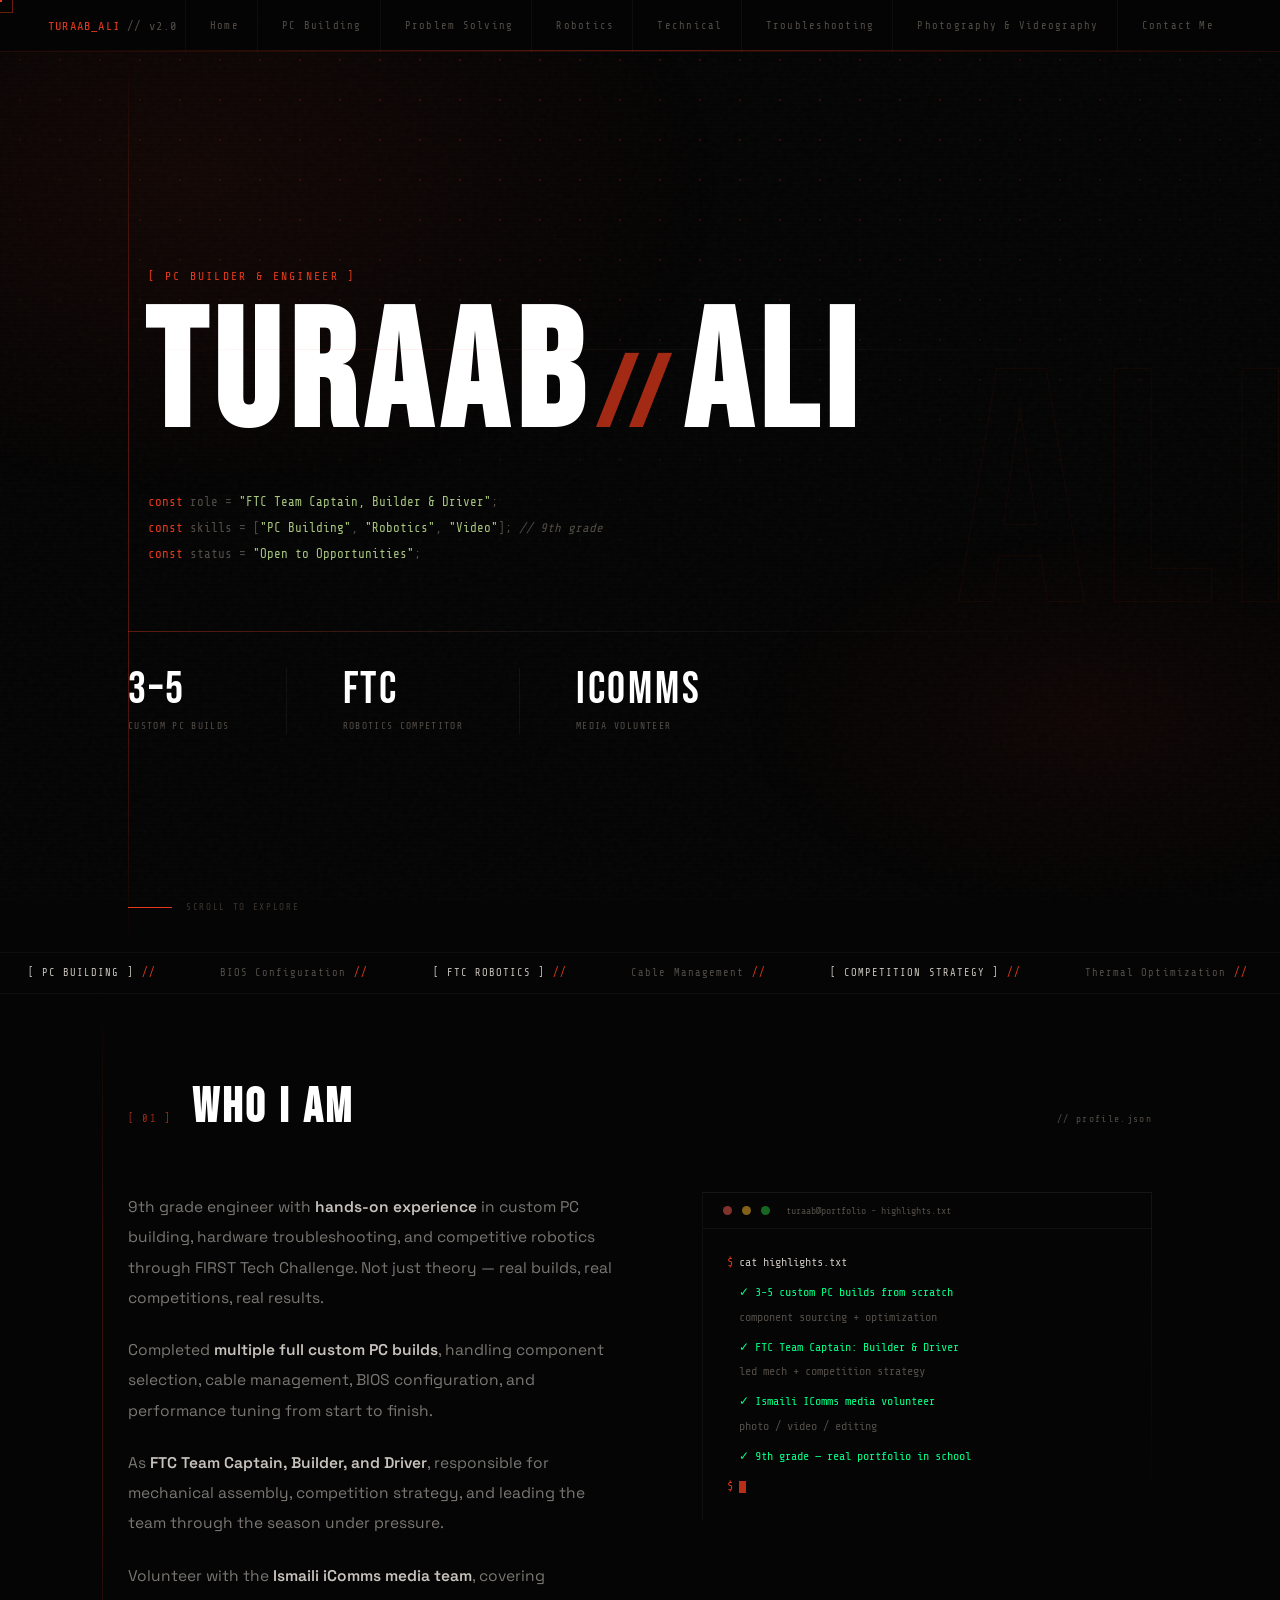
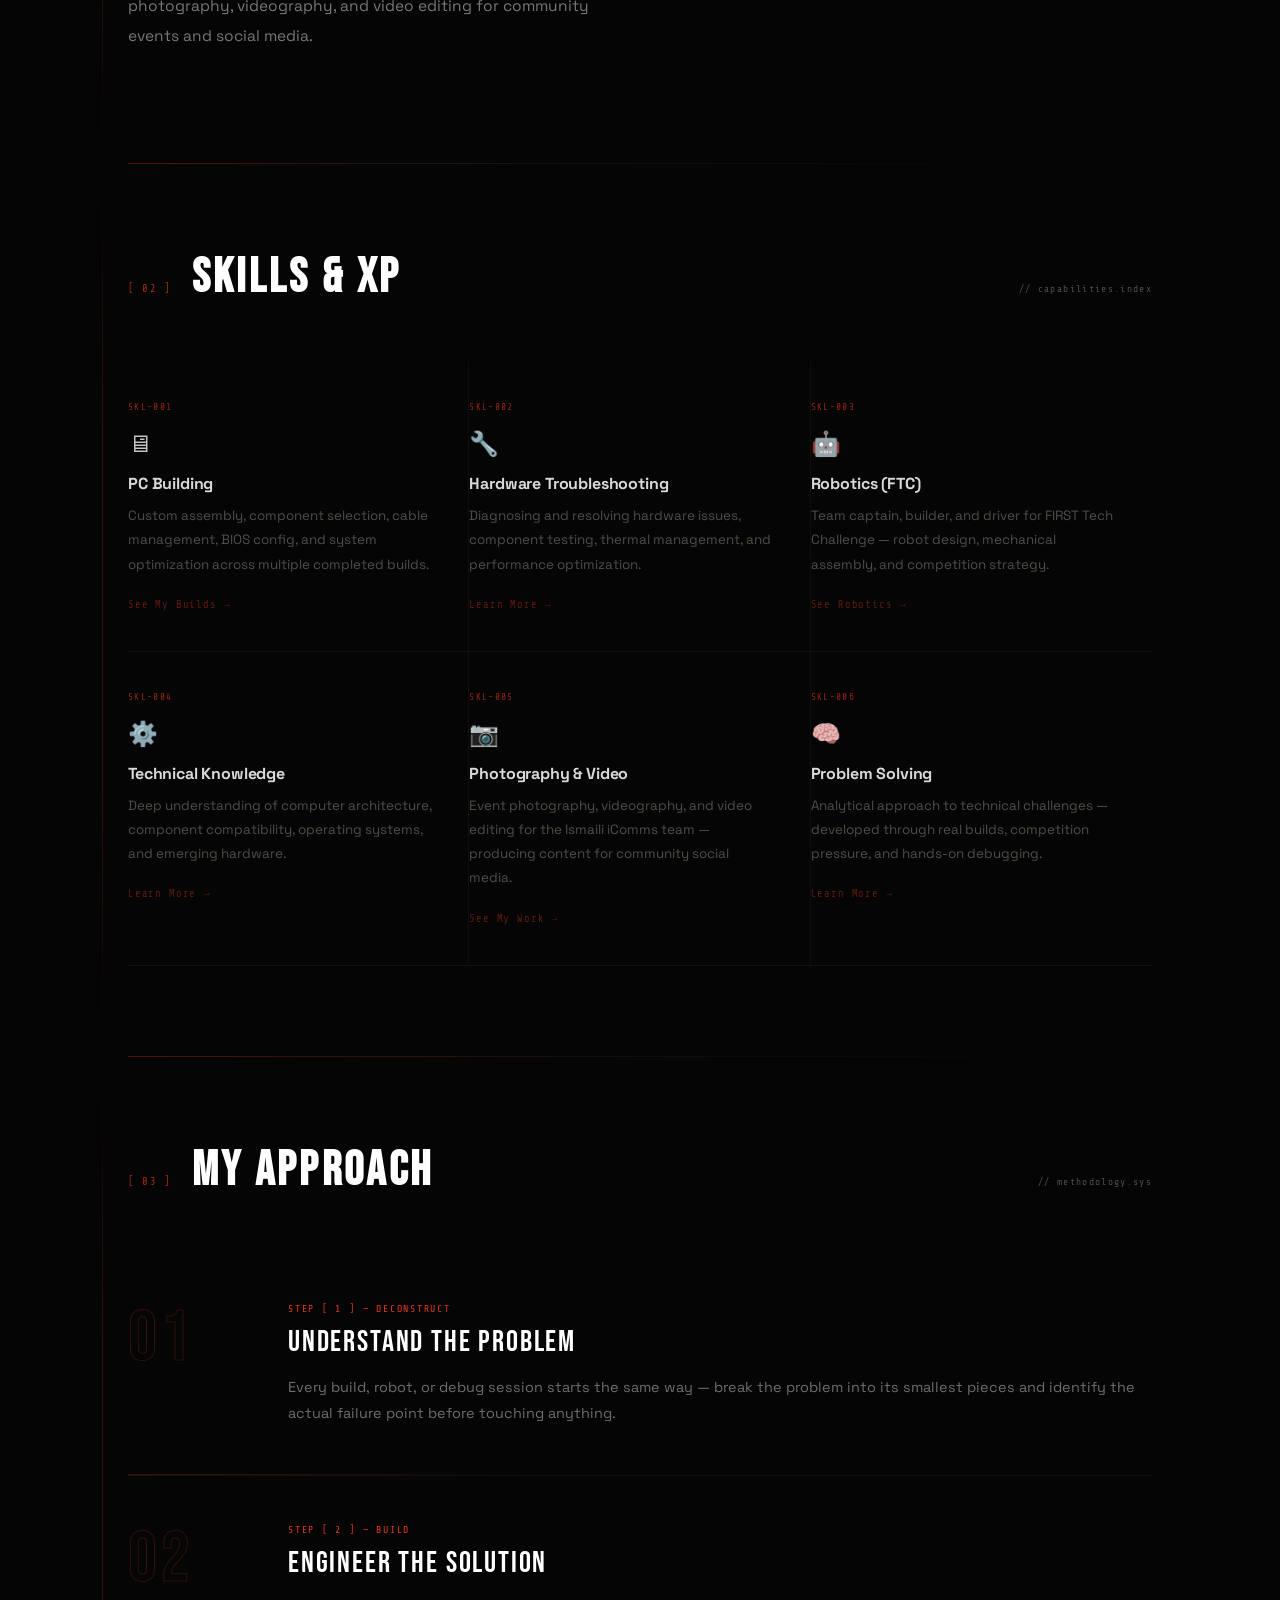
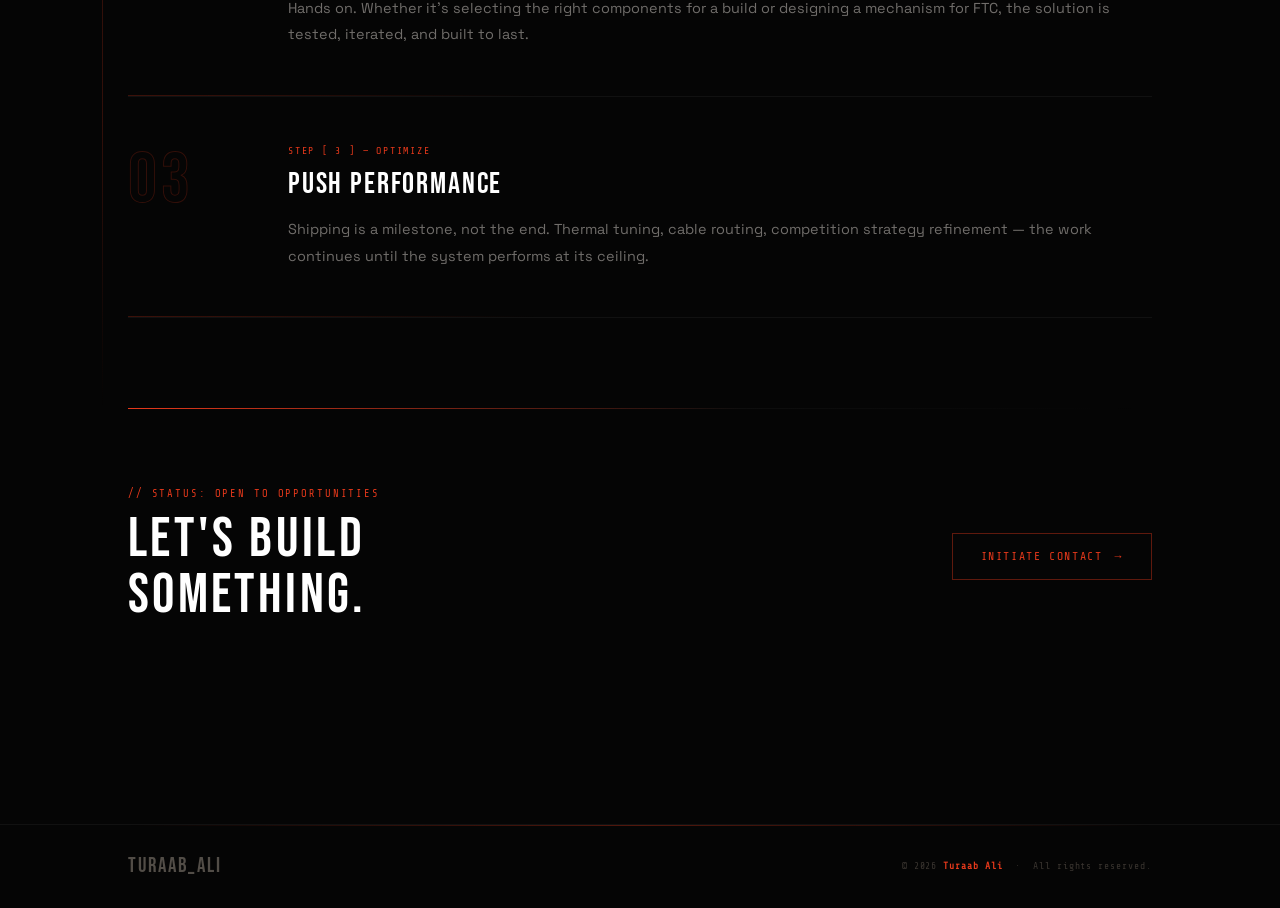
==== commit 9aae4670: "Nav Fix" ====
--- a/index.html
+++ b/index.html
@@ -813,12 +813,15 @@
 <nav>
   <div class="nav-logo">TURAAB_ALI <span>// v2.0</span></div>
   <div class="nav-links">
-    <a href="#about"    data-n="001">About</a>
-    <a href="#skills"   data-n="002">Skills</a>
-    <a href="#approach" data-n="003">Approach</a>
-    <a href="/contact-me/" data-n="004">Contact</a>
+        <a href="/">Home</a>
+        <a href="/pc-building/">PC Building</a>
+        <a href="/problem-solving/">Problem Solving</a>
+        <a href="/robotics/">Robotics</a>
+        <a href="/technical/">Technical</a>
+        <a href="/troubleshooting/">Troubleshooting</a>
+        <a href="/photo-video/">Photography & Videography</a>
+        <a href="/contact-me/" class="active">Contact Me</a>
   </div>
-  <div class="nav-status"><div class="s-dot"></div><span>All systems operational</span></div>
 </nav>
 
 <!-- ── HERO ── -->
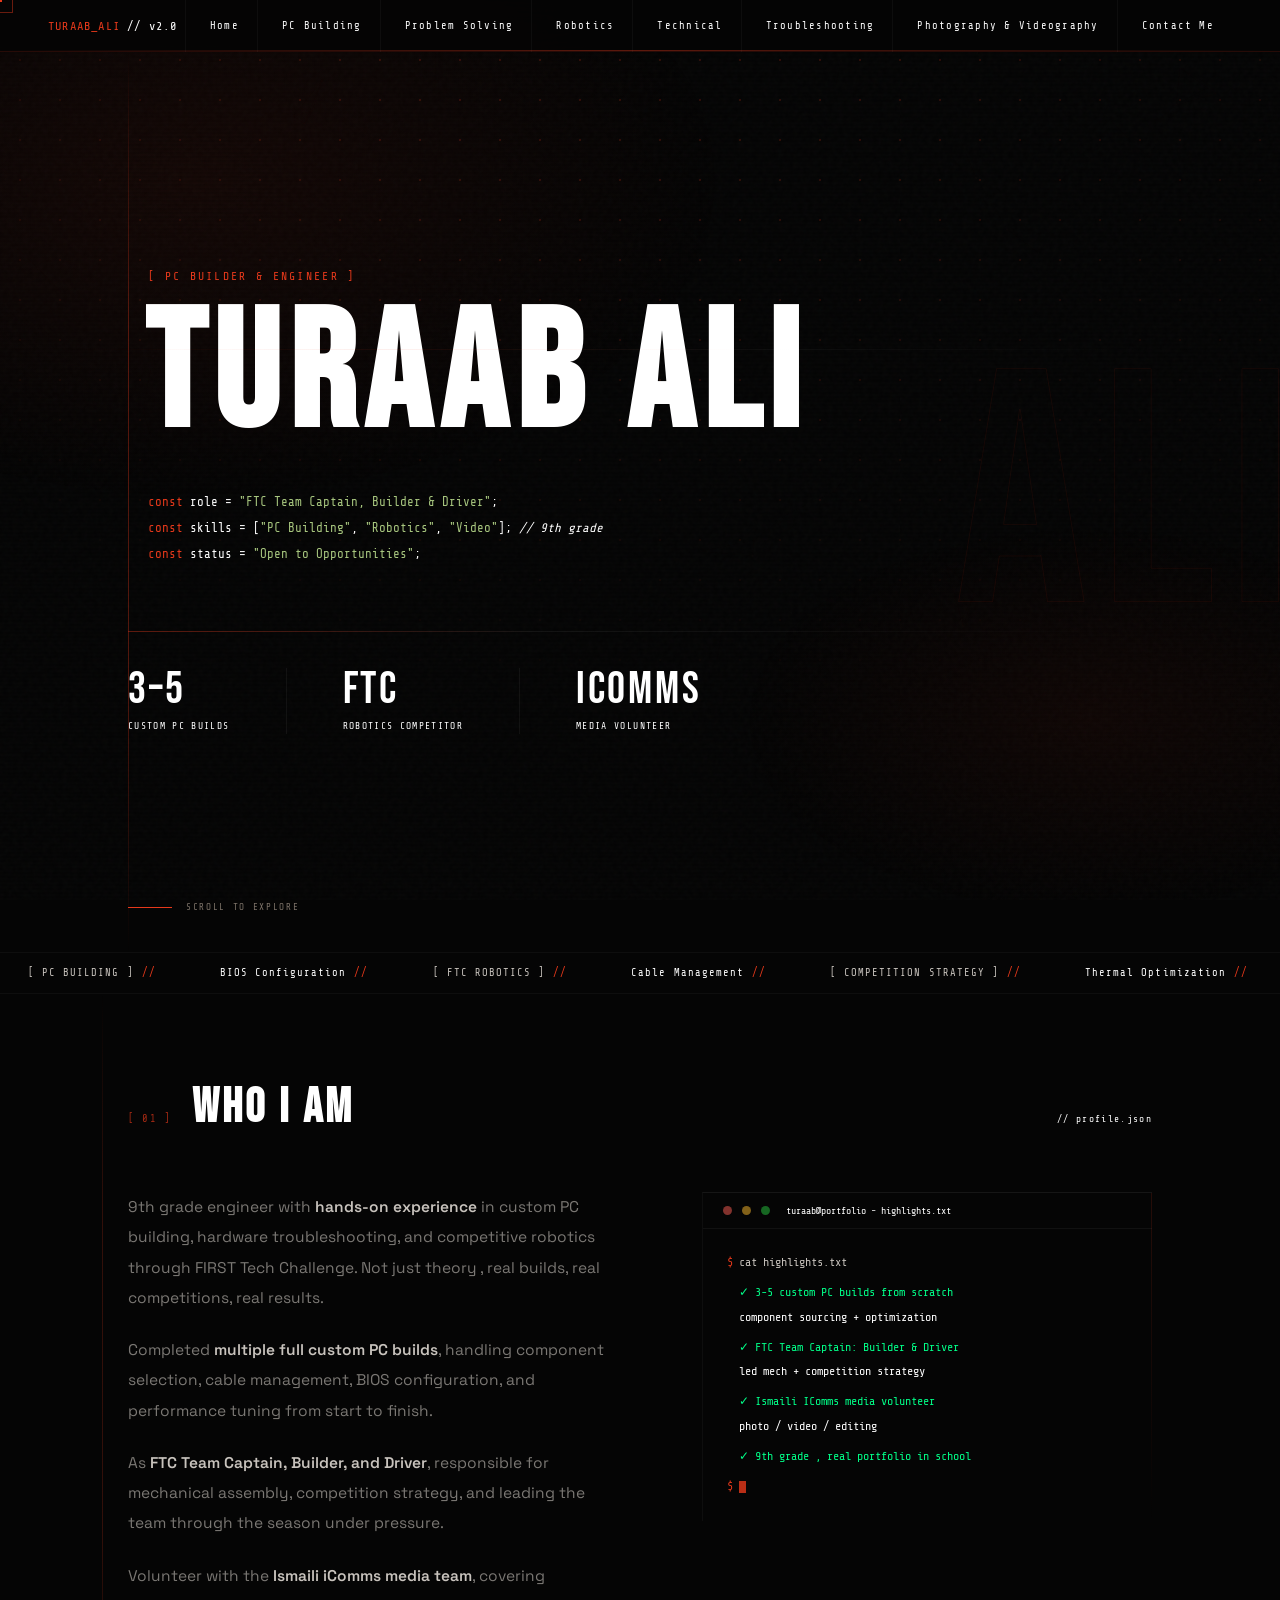
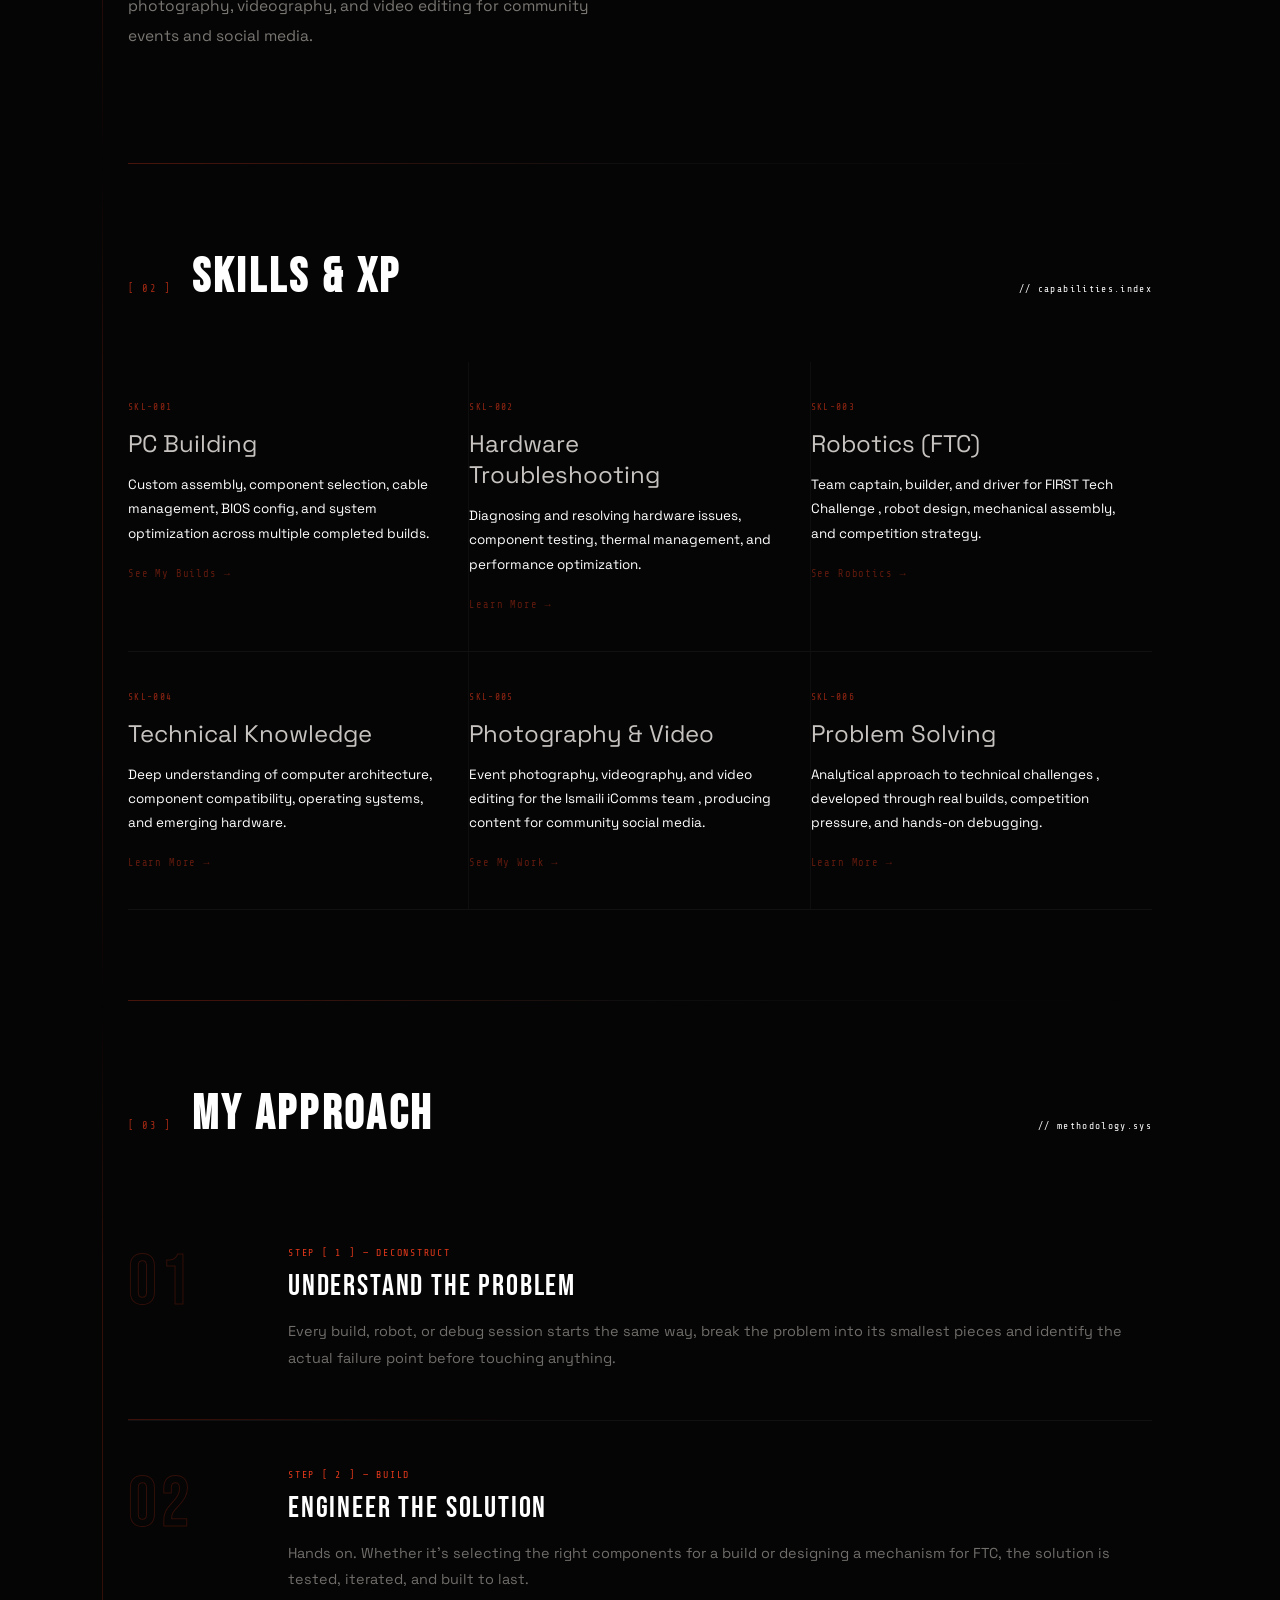
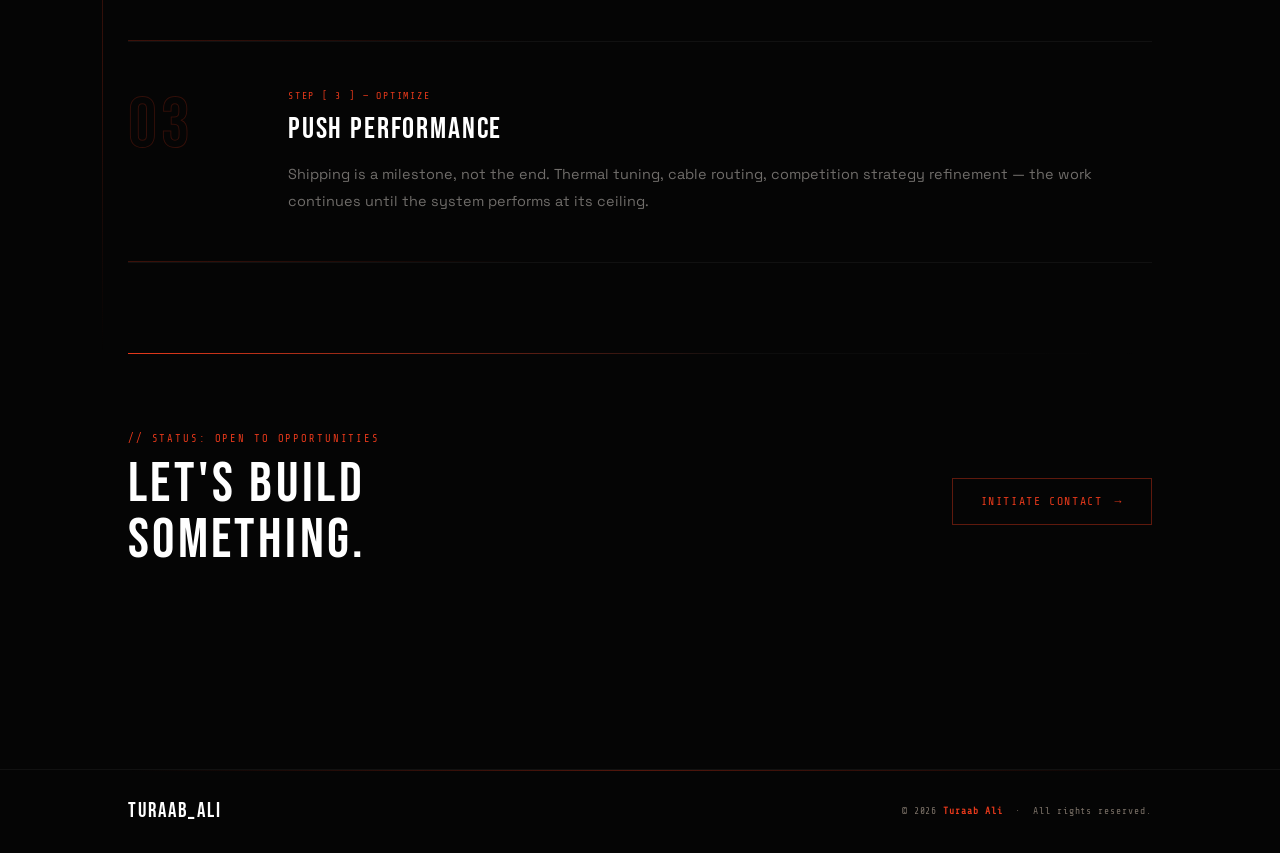
==== commit 0c192d42: "Revoved em dashes and emojis" ====
--- a/index.html
+++ b/index.html
@@ -3,7 +3,7 @@
 <head>
 <meta charset="UTF-8">
 <meta name="viewport" content="width=device-width, initial-scale=1.0">
-<title>Turaab Ali — PC Builder & Engineer</title>
+<title>Turaab Ali - PC Builder & Engineer</title>
 <link href="https://fonts.googleapis.com/css2?family=Share+Tech+Mono&family=Bebas+Neue&family=Space+Grotesk:wght@300;400;500;600;700&display=swap" rel="stylesheet">
 <style>
 /* ════════════════════════════════════════
@@ -15,8 +15,8 @@
   --red2:  #ff4422;
   --green: #00ff88;
   --text:  #c8c3bd;
-  --dim:   #3a3530;
-  --dim2:  #524d47;
+  --dim:   #7c7268;
+  --dim2:  #ffffff;
   --mono:  'Share Tech Mono', monospace;
   --sans:  'Space Grotesk', sans-serif;
   --disp:  'Bebas Neue', sans-serif;
@@ -40,7 +40,7 @@
 
 /* ════════════════════════════════════════
    FULL-PAGE ATMOSPHERE LAYER
-   (covers the entire site — not per-section)
+   (covers the entire site ,  not per-section)
 ════════════════════════════════════════ */
 
 /* 1. Global dot grid  */
@@ -77,7 +77,7 @@
 
 @keyframes globeMove {
   0%   { transform: translate(0,0) scale(1); }
-  50%  { transform: translate(3vw,-4vh) scale(1.04); }
+  50%  { transform: translate(3vw,-2vh) scale(1.00); }
   100% { transform: translate(-2vw,3vh) scale(0.97); }
 }
 
@@ -182,7 +182,7 @@
 @keyframes blink { 0%,100%{opacity:1} 50%{opacity:0.3} }
 
 /* ════════════════════════════════════════
-   HERO  — no boxes, pure space + type
+   HERO  ,  no boxes, pure space + type
 ════════════════════════════════════════ */
 #hero {
   position: relative; z-index: 3;
@@ -241,7 +241,7 @@
   margin: 0 6px;
 }
 
-/* big faded "ALI" behind — no bg fill, just text */
+/* big faded "ALI" behind ,  no bg fill, just text */
 .hero-bg-word {
   position: absolute;
   right: -2vw; top: 50%;
@@ -368,7 +368,7 @@
 @keyframes tick { from{transform:translateX(0)} to{transform:translateX(-50%)} }
 
 /* ════════════════════════════════════════
-   MAIN LAYOUT — open, no boxes
+   MAIN LAYOUT ,  open, no boxes
 ════════════════════════════════════════ */
 main {
   position: relative; z-index: 3;
@@ -395,7 +395,7 @@
 
 .sec.vis { opacity:1; transform:none; }
 
-/* left border accent — single line, no fill */
+/* left border accent ,  single line, no fill */
 .sec::before {
   content: '';
   position: absolute;
@@ -451,7 +451,7 @@
 
 .about-body p strong { color: var(--text); font-weight: 600; }
 
-/* terminal — no fill, just border lines */
+/* terminal ,  no fill, just border lines */
 .term {
   border-top: 1px solid rgba(255,255,255,0.07);
   border-left: 1px solid rgba(255,255,255,0.04);
@@ -501,7 +501,7 @@
 .tb { display:block; height:6px; }
 .tcur { display:inline-block; width:7px; height:12px; background:var(--red); opacity:.8; animation: blink 1s step-end infinite; vertical-align:middle; }
 
-/* ─ SKILLS — open list layout ─ */
+/* ─ SKILLS ,  open list layout ─ */
 .skills-list {
   display: grid;
   grid-template-columns: repeat(3,1fr);
@@ -586,7 +586,7 @@
 
 .sk:hover .sk-arrow { opacity: 1; gap: 12px; }
 
-/* ─ APPROACH — open numbered list ─ */
+/* ─ APPROACH ,  open numbered list ─ */
 .approach-list { display: flex; flex-direction: column; }
 
 .ap {
@@ -641,7 +641,7 @@
   color: rgba(200,195,189,0.55);
 }
 
-/* ─ CTA — pure text + line, no box ─ */
+/* ─ CTA ,  pure text + line, no box ─ */
 .cta {
   padding: 80px 0;
   display: flex;
@@ -694,7 +694,7 @@
   overflow: hidden;
 }
 
-/* fill sweeps in from left — not a solid shape, a hover fill */
+/* fill sweeps in from left ,  not a solid shape, a hover fill */
 .cta-btn::after {
   content: '';
   position: absolute;
@@ -740,7 +740,7 @@
 .foot-copy b { color: var(--red); }
 
 /* ════════════════════════════════════════
-   CANVAS — particle field (full page)
+   CANVAS ,  particle field (full page)
 ════════════════════════════════════════ */
 #pcv {
   position: fixed; inset: 0; z-index: 0;
@@ -828,7 +828,7 @@
 <section id="hero">
   <div class="hero-bg-word">ALI</div>
   <div class="hero-eyebrow">[ PC Builder &amp; Engineer ]</div>
-  <h1 class="hero-name">TURAAB<span class="slash">//</span>ALI</h1>
+  <h1 class="hero-name">TURAAB<span class="slash"> </span>ALI</h1>
   <div class="hero-code">
     <span><span class="k">const</span> role = <span class="s">"FTC Team Captain, Builder &amp; Driver"</span>;</span><br>
     <span><span class="k">const</span> skills = [<span class="s">"PC Building"</span>, <span class="s">"Robotics"</span>, <span class="s">"Video"</span>]; <span class="c">// 9th grade</span></span><br>
@@ -836,6 +836,7 @@
   </div>
   <div class="hero-divider"></div>
   <div class="hero-stats-row">
+    
     <div class="h-st">
       <span class="h-st-n">3–5</span>
       <span class="h-st-l">Custom PC Builds</span>
@@ -889,7 +890,7 @@
     </div>
     <div class="about-layout">
       <div class="about-body">
-        <p>9th grade engineer with <strong>hands-on experience</strong> in custom PC building, hardware troubleshooting, and competitive robotics through FIRST Tech Challenge. Not just theory — real builds, real competitions, real results.</p>
+        <p>9th grade engineer with <strong>hands-on experience</strong> in custom PC building, hardware troubleshooting, and competitive robotics through FIRST Tech Challenge. Not just theory ,  real builds, real competitions, real results.</p>
         <p>Completed <strong>multiple full custom PC builds</strong>, handling component selection, cable management, BIOS configuration, and performance tuning from start to finish.</p>
         <p>As <strong>FTC Team Captain, Builder, and Driver</strong>, responsible for mechanical assembly, competition strategy, and leading the team through the season under pressure.</p>
         <p>Volunteer with the <strong>Ismaili iComms media team</strong>, covering photography, videography, and video editing for community events and social media.</p>
@@ -911,7 +912,7 @@
           <span class="tl to ok">✓  Ismaili IComms media volunteer</span>
           <span class="tl to">   photo / video / editing</span>
           <span class="tb"></span>
-          <span class="tl to ok">✓  9th grade — real portfolio in school</span>
+          <span class="tl to ok">✓  9th grade ,  real portfolio in school</span>
           <span class="tb"></span>
           <span class="tl"><span class="tp">$</span> <span class="tcur"></span></span>
         </div>
@@ -932,49 +933,49 @@
 
       <a href="/pc-building/" class="sk">
         <div class="sk-num">SKL-001</div>
-        <span class="sk-icon">🖥</span>
-        <div class="sk-title">PC Building</div>
+        <span class="sk-icon">PC Building</span>
+        <div class="sk-title"></div>
         <div class="sk-desc">Custom assembly, component selection, cable management, BIOS config, and system optimization across multiple completed builds.</div>
         <div class="sk-arrow">See My Builds →</div>
       </a>
 
       <a href="/troubleshooting/" class="sk">
         <div class="sk-num">SKL-002</div>
-        <span class="sk-icon">🔧</span>
-        <div class="sk-title">Hardware Troubleshooting</div>
+        <span class="sk-icon">Hardware Troubleshooting</span>
+        <div class="sk-title"></div>
         <div class="sk-desc">Diagnosing and resolving hardware issues, component testing, thermal management, and performance optimization.</div>
         <div class="sk-arrow">Learn More →</div>
       </a>
 
       <a href="/robotics/" class="sk">
         <div class="sk-num">SKL-003</div>
-        <span class="sk-icon">🤖</span>
-        <div class="sk-title">Robotics (FTC)</div>
-        <div class="sk-desc">Team captain, builder, and driver for FIRST Tech Challenge — robot design, mechanical assembly, and competition strategy.</div>
+        <span class="sk-icon">Robotics (FTC)</span>
+        <div class="sk-title"></div>
+        <div class="sk-desc">Team captain, builder, and driver for FIRST Tech Challenge ,  robot design, mechanical assembly, and competition strategy.</div>
         <div class="sk-arrow">See Robotics →</div>
       </a>
 
       <a href="/technical/" class="sk">
         <div class="sk-num">SKL-004</div>
-        <span class="sk-icon">⚙️</span>
-        <div class="sk-title">Technical Knowledge</div>
+        <span class="sk-icon">Technical Knowledge</span>
+        <div class="sk-title"></div>
         <div class="sk-desc">Deep understanding of computer architecture, component compatibility, operating systems, and emerging hardware.</div>
         <div class="sk-arrow">Learn More →</div>
       </a>
 
       <a href="/photo-video/" class="sk">
         <div class="sk-num">SKL-005</div>
-        <span class="sk-icon">📷</span>
-        <div class="sk-title">Photography &amp; Video</div>
-        <div class="sk-desc">Event photography, videography, and video editing for the Ismaili iComms team — producing content for community social media.</div>
+        <span class="sk-icon">Photography &amp; Video</span>
+        <div class="sk-title"></div>
+        <div class="sk-desc">Event photography, videography, and video editing for the Ismaili iComms team ,  producing content for community social media.</div>
         <div class="sk-arrow">See My Work →</div>
       </a>
 
       <a href="/problem-solving/" class="sk">
         <div class="sk-num">SKL-006</div>
-        <span class="sk-icon">🧠</span>
-        <div class="sk-title">Problem Solving</div>
-        <div class="sk-desc">Analytical approach to technical challenges — developed through real builds, competition pressure, and hands-on debugging.</div>
+        <span class="sk-icon">Problem Solving</span>
+        <div class="sk-title"></div>
+        <div class="sk-desc">Analytical approach to technical challenges ,  developed through real builds, competition pressure, and hands-on debugging.</div>
         <div class="sk-arrow">Learn More →</div>
       </a>
 
@@ -997,7 +998,7 @@
         <div class="ap-right">
           <div class="ap-label">STEP [ 1 ] — DECONSTRUCT</div>
           <div class="ap-title">Understand the Problem</div>
-          <div class="ap-body">Every build, robot, or debug session starts the same way — break the problem into its smallest pieces and identify the actual failure point before touching anything.</div>
+          <div class="ap-body">Every build, robot, or debug session starts the same way, break the problem into its smallest pieces and identify the actual failure point before touching anything.</div>
         </div>
       </div>
 
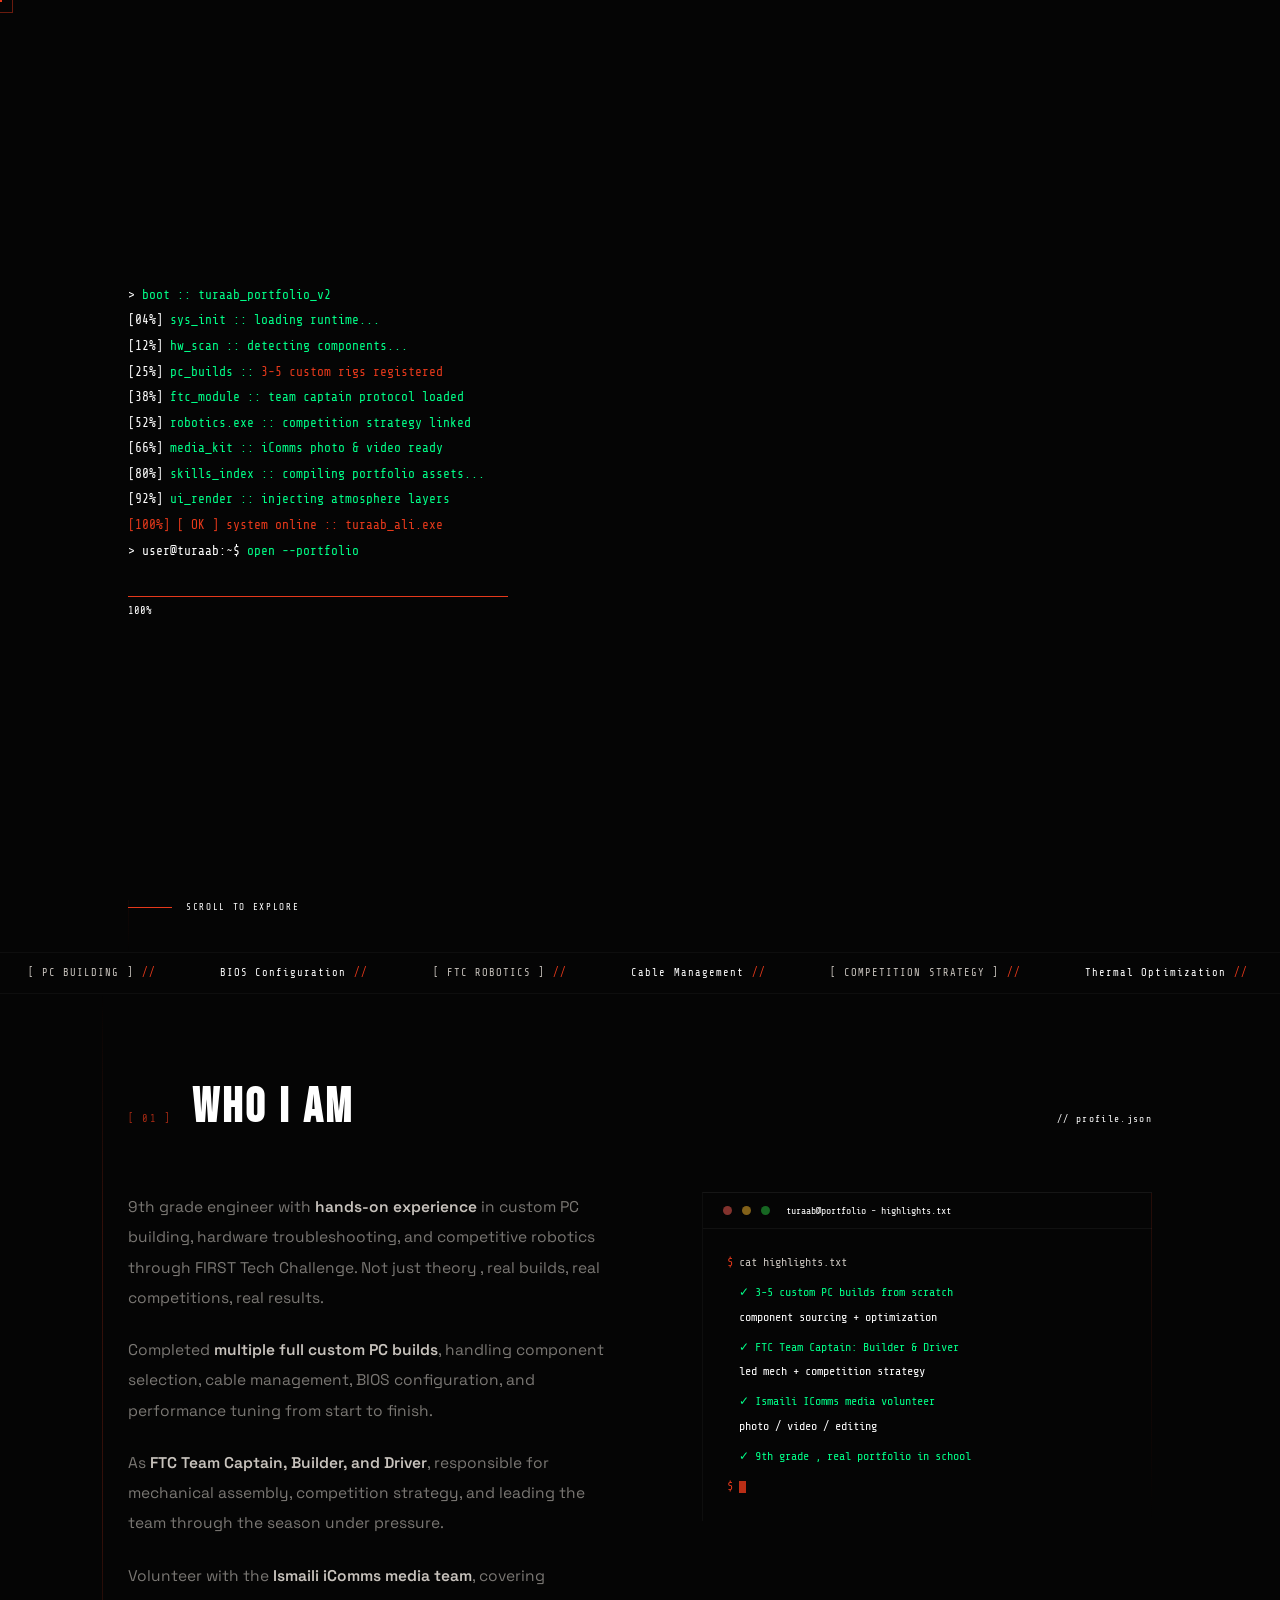
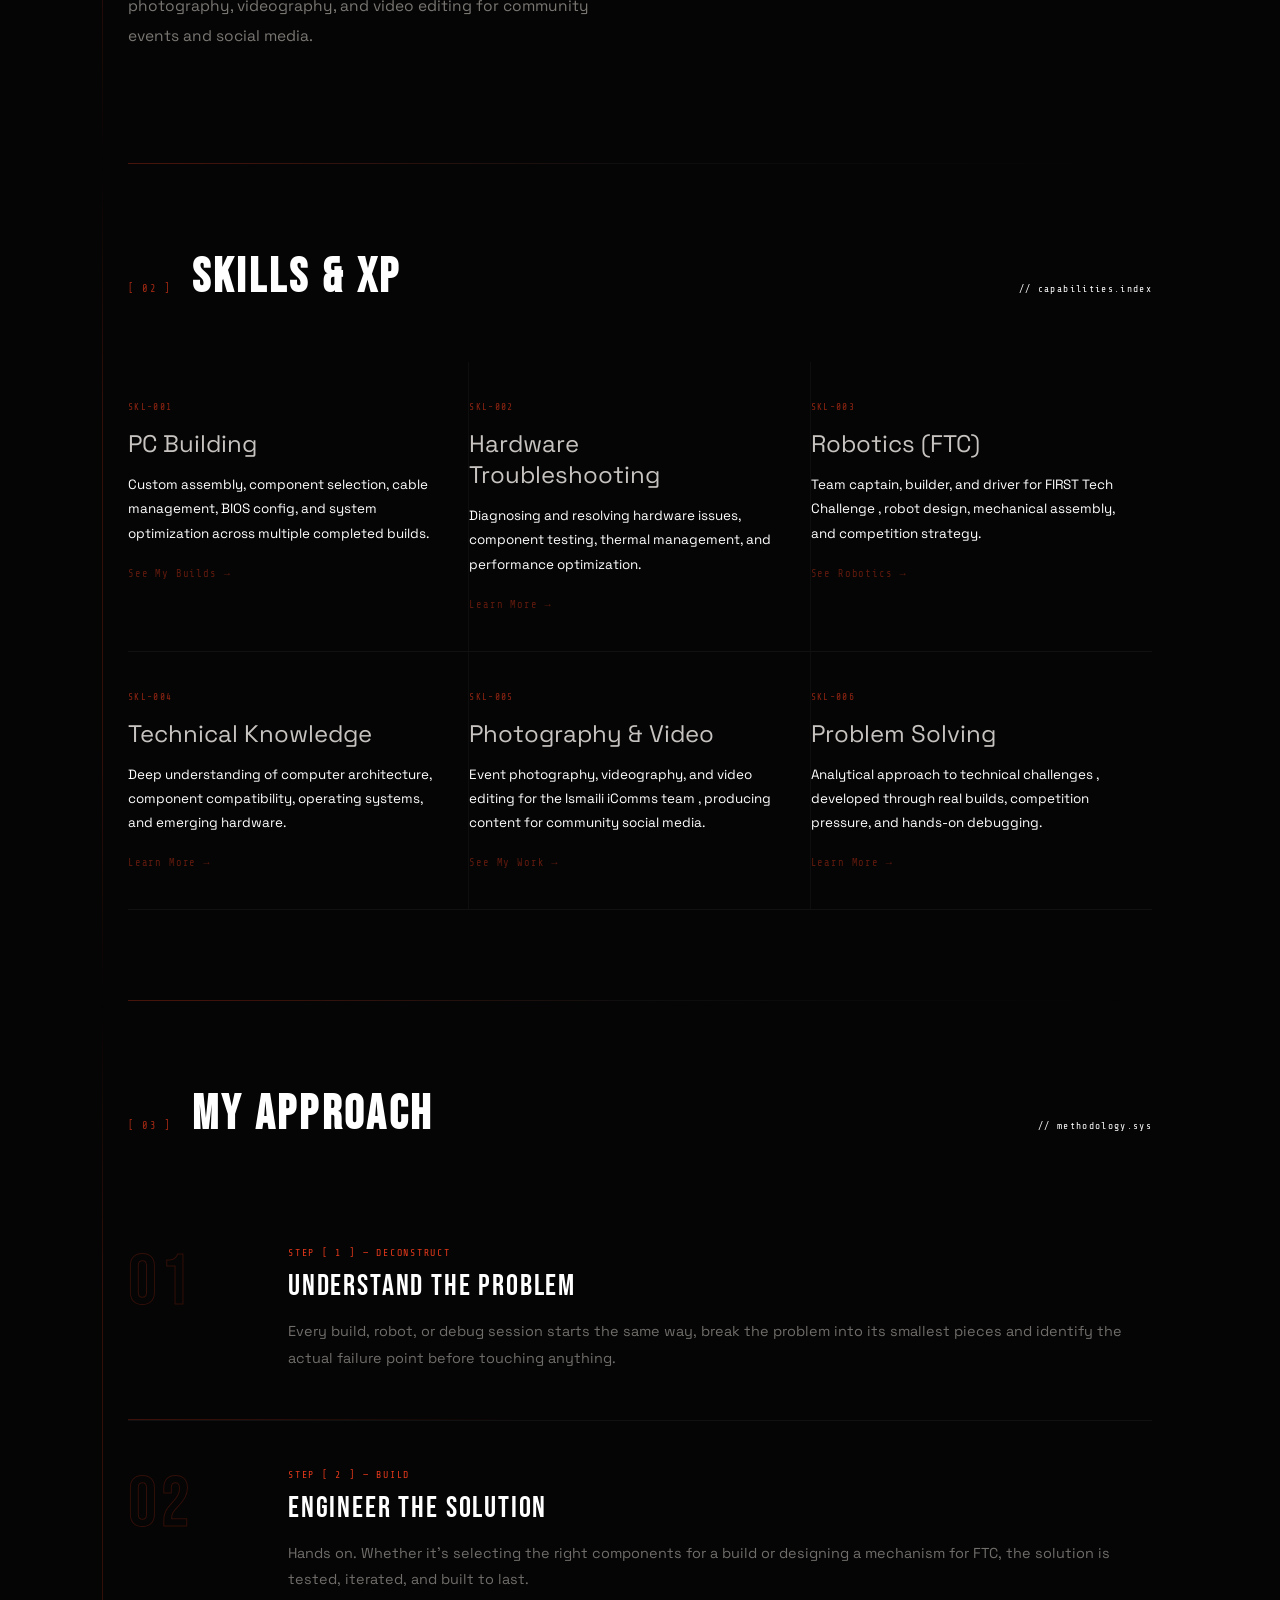
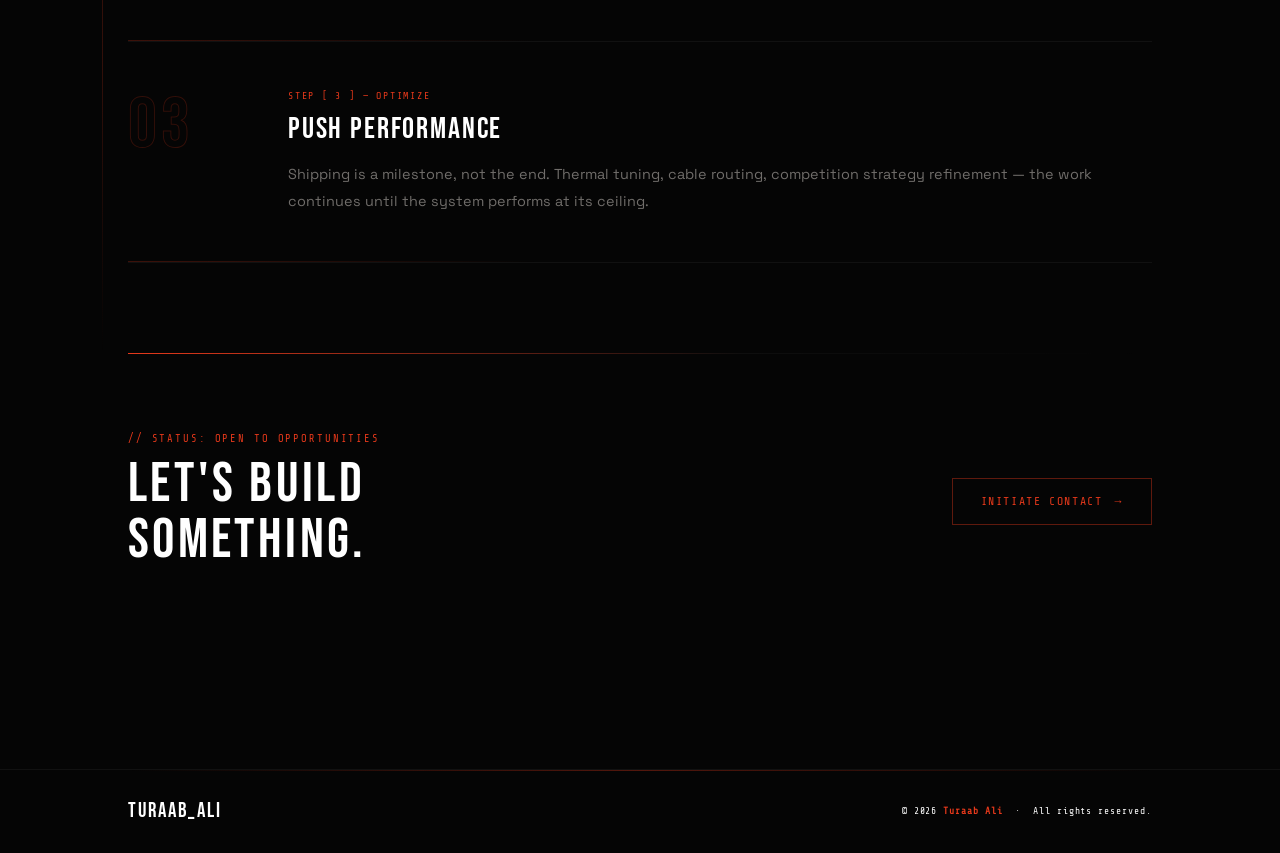
==== commit a4471c7f: "Added Customer service and FINALLY FIXED THE NAV" ====
--- a/index.html
+++ b/index.html
@@ -15,7 +15,7 @@
   --red2:  #ff4422;
   --green: #00ff88;
   --text:  #c8c3bd;
-  --dim:   #7c7268;
+  --dim:   #ffffff;
   --dim2:  #ffffff;
   --mono:  'Share Tech Mono', monospace;
   --sans:  'Space Grotesk', sans-serif;
@@ -129,9 +129,7 @@
 #boot-bar { height:100%; background:var(--red); width:0%; }
 #boot-pct { font-size:0.65em; color:var(--dim2); margin-top:8px; }
 
-/* ════════════════════════════════════════
-   NAV
-════════════════════════════════════════ */
+/* ── NAV (Updated to match PC Building) ── */
 nav {
   position: sticky; top: 0; z-index: 500;
   background: rgba(5,5,5,0.88);
@@ -142,44 +140,20 @@
   height: 52px;
 }
 
-nav::after {
-  content: '';
-  position: absolute; bottom:0; left:0; right:0; height:1px;
-  background: linear-gradient(90deg, transparent, rgba(230,57,27,0.4), transparent);
-}
-
-.nav-logo {
-  font-family: var(--mono);
-  font-size: 0.75em;
-  color: var(--red);
-  letter-spacing: 0.1em;
-}
+.nav-logo { font-family: var(--mono); font-size: 0.75em; color: var(--red); letter-spacing: 0.1em; }
 .nav-logo span { color: var(--dim2); }
 
 .nav-links { display:flex; }
 .nav-links a {
-  color: var(--dim2);
-  text-decoration: none;
-  font-family: var(--mono);
-  font-size: 0.65em;
-  letter-spacing: 0.12em;
-  padding: 0 18px;
-  height: 52px;
-  display: flex; align-items: center;
-  border-left: 1px solid rgba(255,255,255,0.04);
-  transition: color .2s;
-  position: relative;
-}
-.nav-links a::before { content: attr(data-n); color:var(--red); opacity:0.5; margin-right:6px; }
+  color: var(--dim2); text-decoration: none; font-family: var(--mono); font-size: 0.65em;
+  letter-spacing: 0.12em; padding: 0 18px; height: 52px; display: flex; align-items: center;
+  border-left: 1px solid rgba(255,255,255,0.04); transition: color .2s;
+}
+
+.nav-links a.active { color: #fff; border-bottom: 1px solid var(--red); }
 .nav-links a:hover { color: #fff; }
 
-.nav-status {
-  display:flex; align-items:center; gap:8px;
-  font-family: var(--mono); font-size:0.62em; color:var(--dim2);
-}
-.s-dot { width:5px; height:5px; border-radius:50%; background:var(--green); animation: blink 2s ease infinite; }
-
-@keyframes blink { 0%,100%{opacity:1} 50%{opacity:0.3} }
+/* Remove the nav::after and .nav-status from your home page CSS to keep it clean */
 
 /* ════════════════════════════════════════
    HERO  ,  no boxes, pure space + type
@@ -809,18 +783,18 @@
   <div id="boot-pct">0%</div>
 </div>
 
-<!-- ── NAV ── -->
 <nav>
   <div class="nav-logo">TURAAB_ALI <span>// v2.0</span></div>
   <div class="nav-links">
-        <a href="/">Home</a>
+        <a href="/" class="active">Home</a>
         <a href="/pc-building/">PC Building</a>
         <a href="/problem-solving/">Problem Solving</a>
         <a href="/robotics/">Robotics</a>
         <a href="/technical/">Technical</a>
         <a href="/troubleshooting/">Troubleshooting</a>
         <a href="/photo-video/">Photography & Videography</a>
-        <a href="/contact-me/" class="active">Contact Me</a>
+        <a href="/customer-service/">Customer Service</a>
+        <a href="/contact-me/">Contact Me</a>
   </div>
 </nav>
 
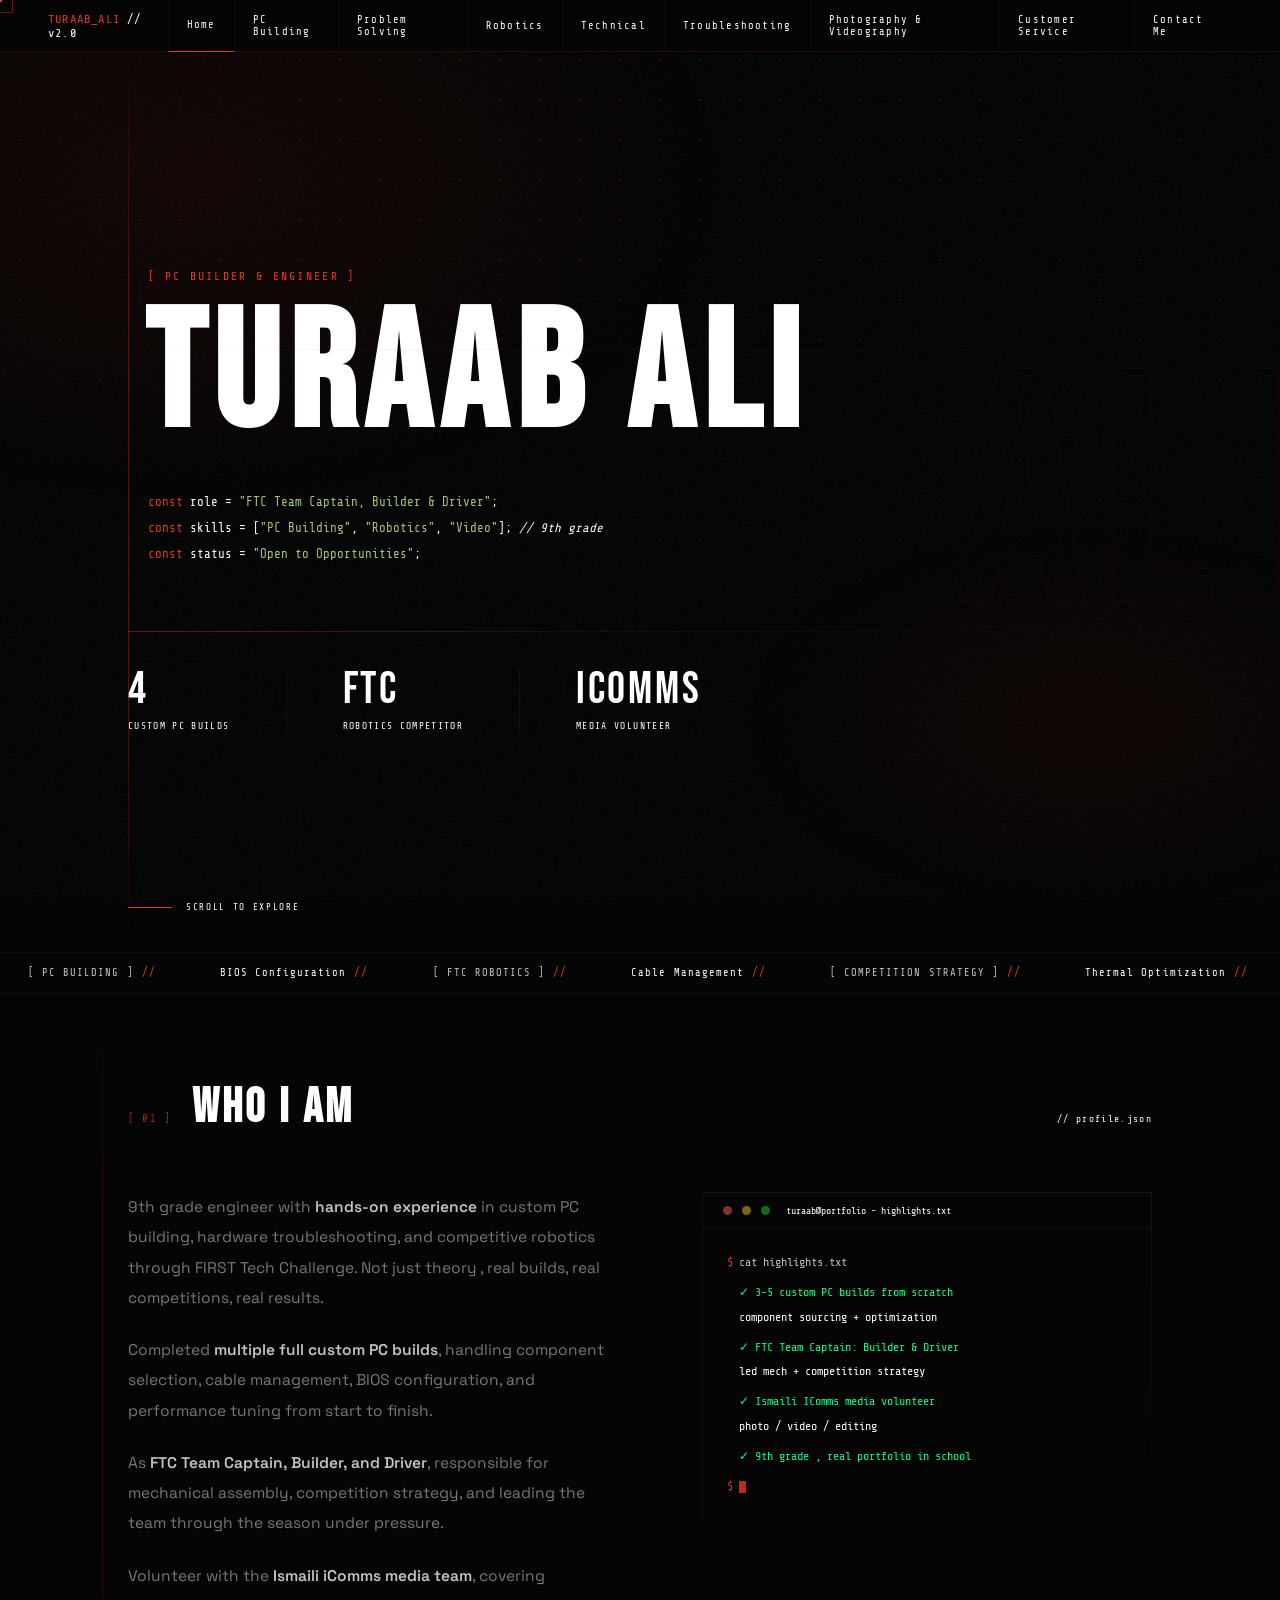
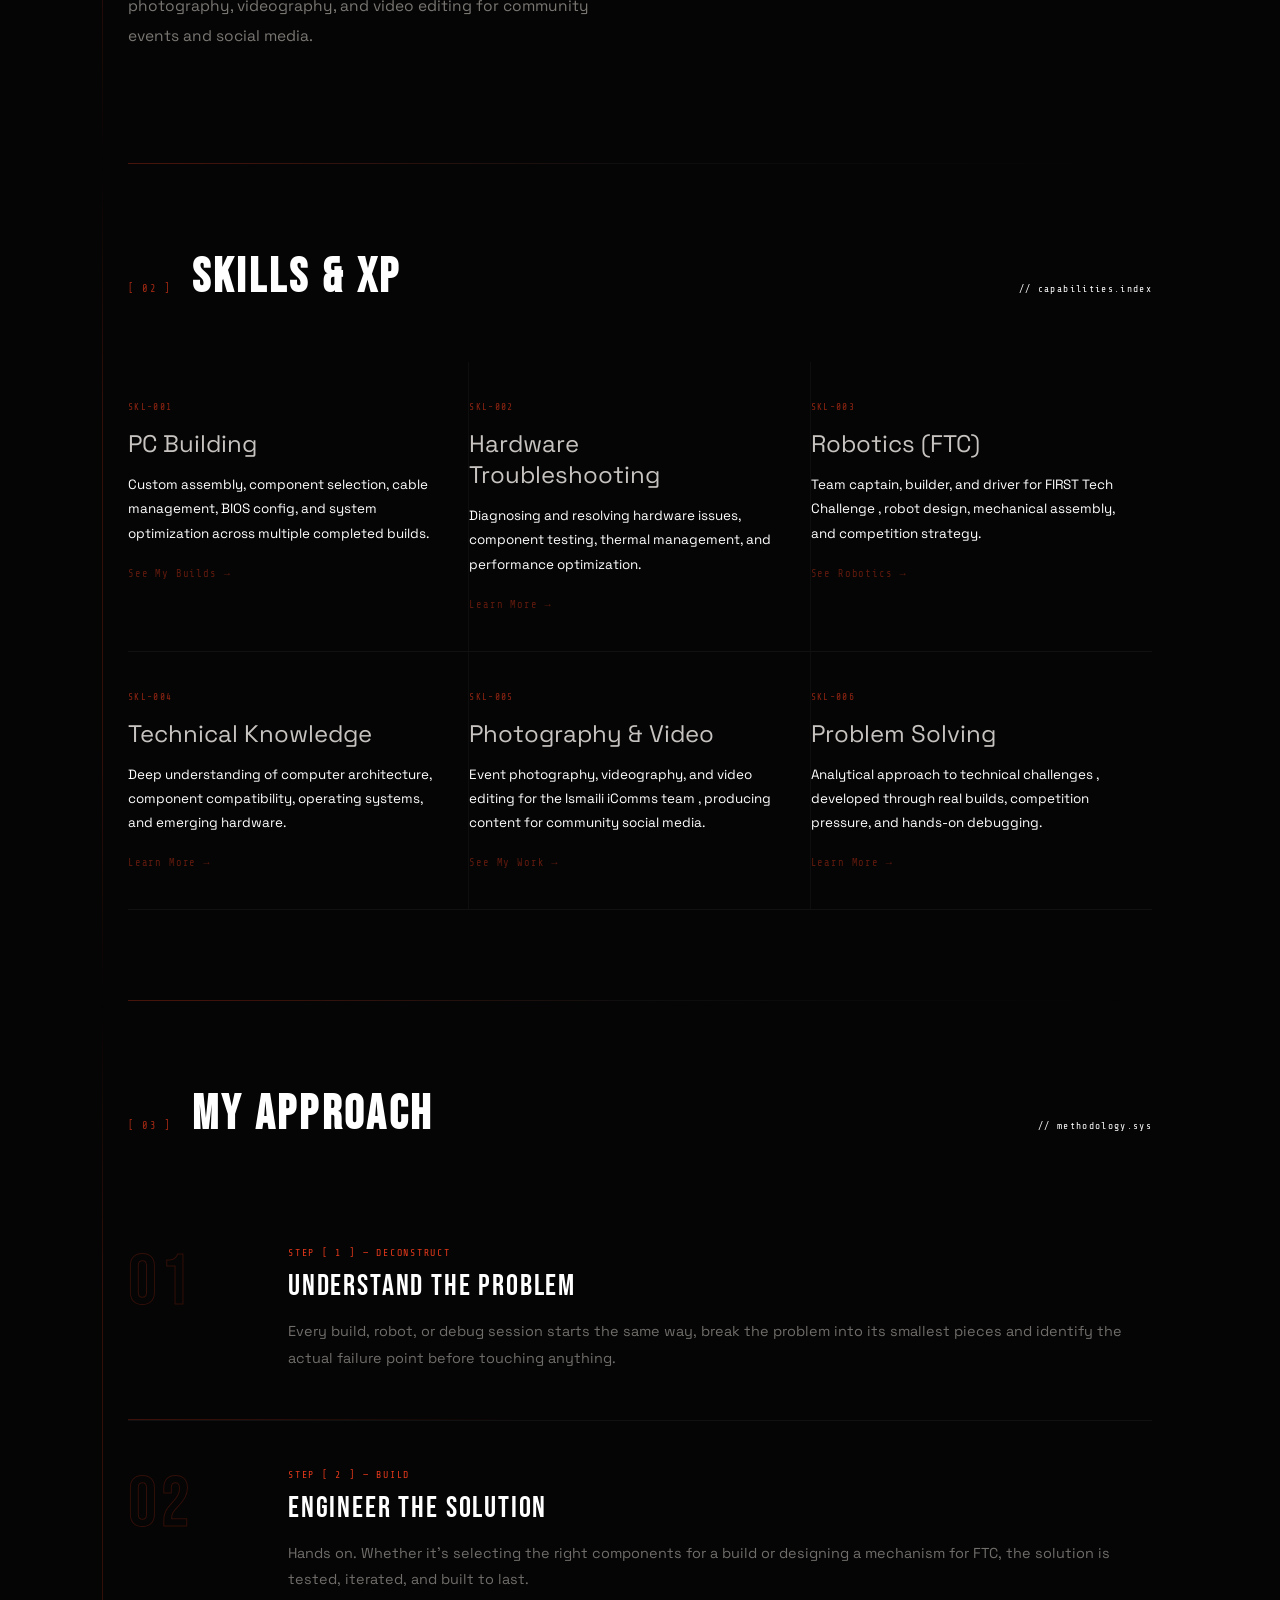
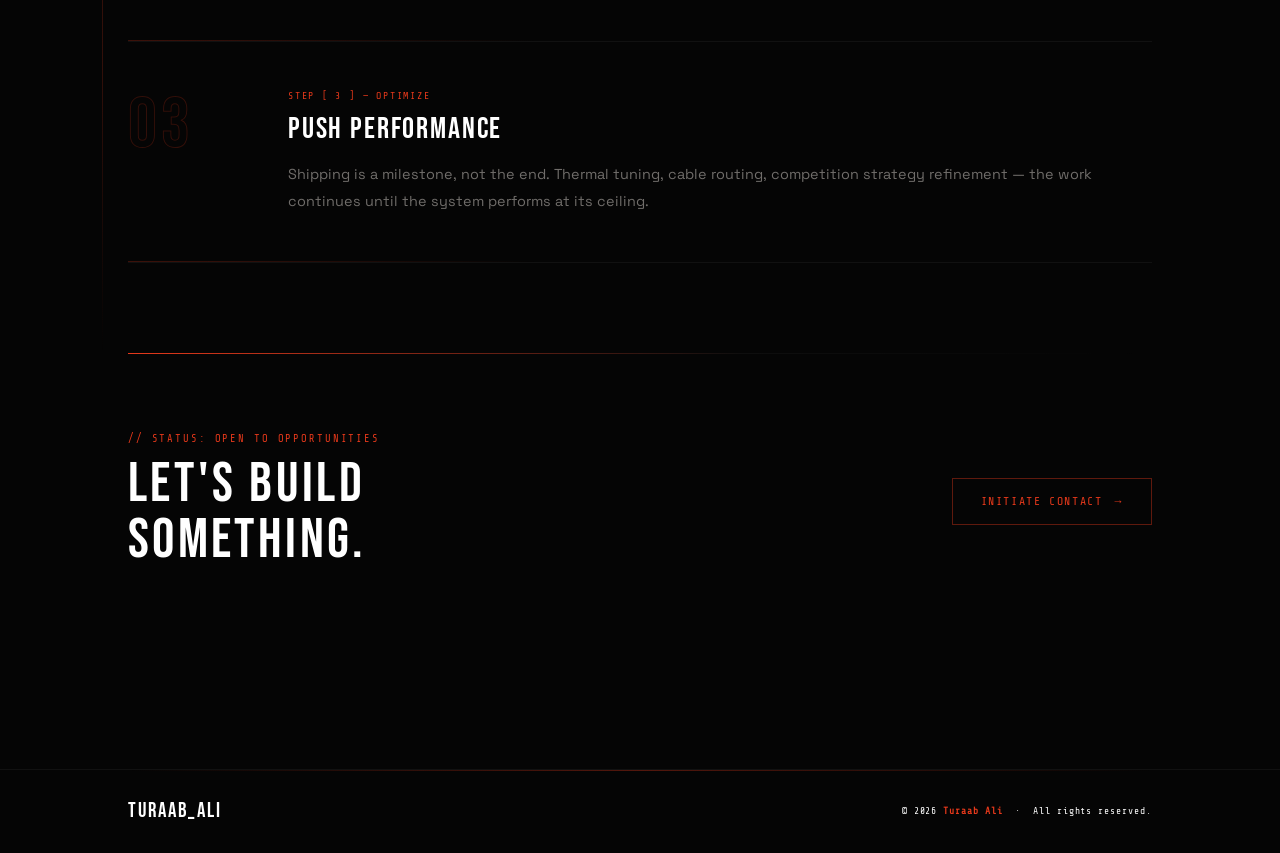
==== commit 7944a08e: "Update index.html" ====
--- a/index.html
+++ b/index.html
@@ -812,7 +812,7 @@
   <div class="hero-stats-row">
     
     <div class="h-st">
-      <span class="h-st-n">3–5</span>
+      <span class="h-st-n">4</span>
       <span class="h-st-l">Custom PC Builds</span>
     </div>
     <div class="h-st">
@@ -1107,4 +1107,4 @@
 document.querySelectorAll('.skills-list').forEach(g=>sObs.observe(g));
 </script>
 </body>
-</html>+</html>
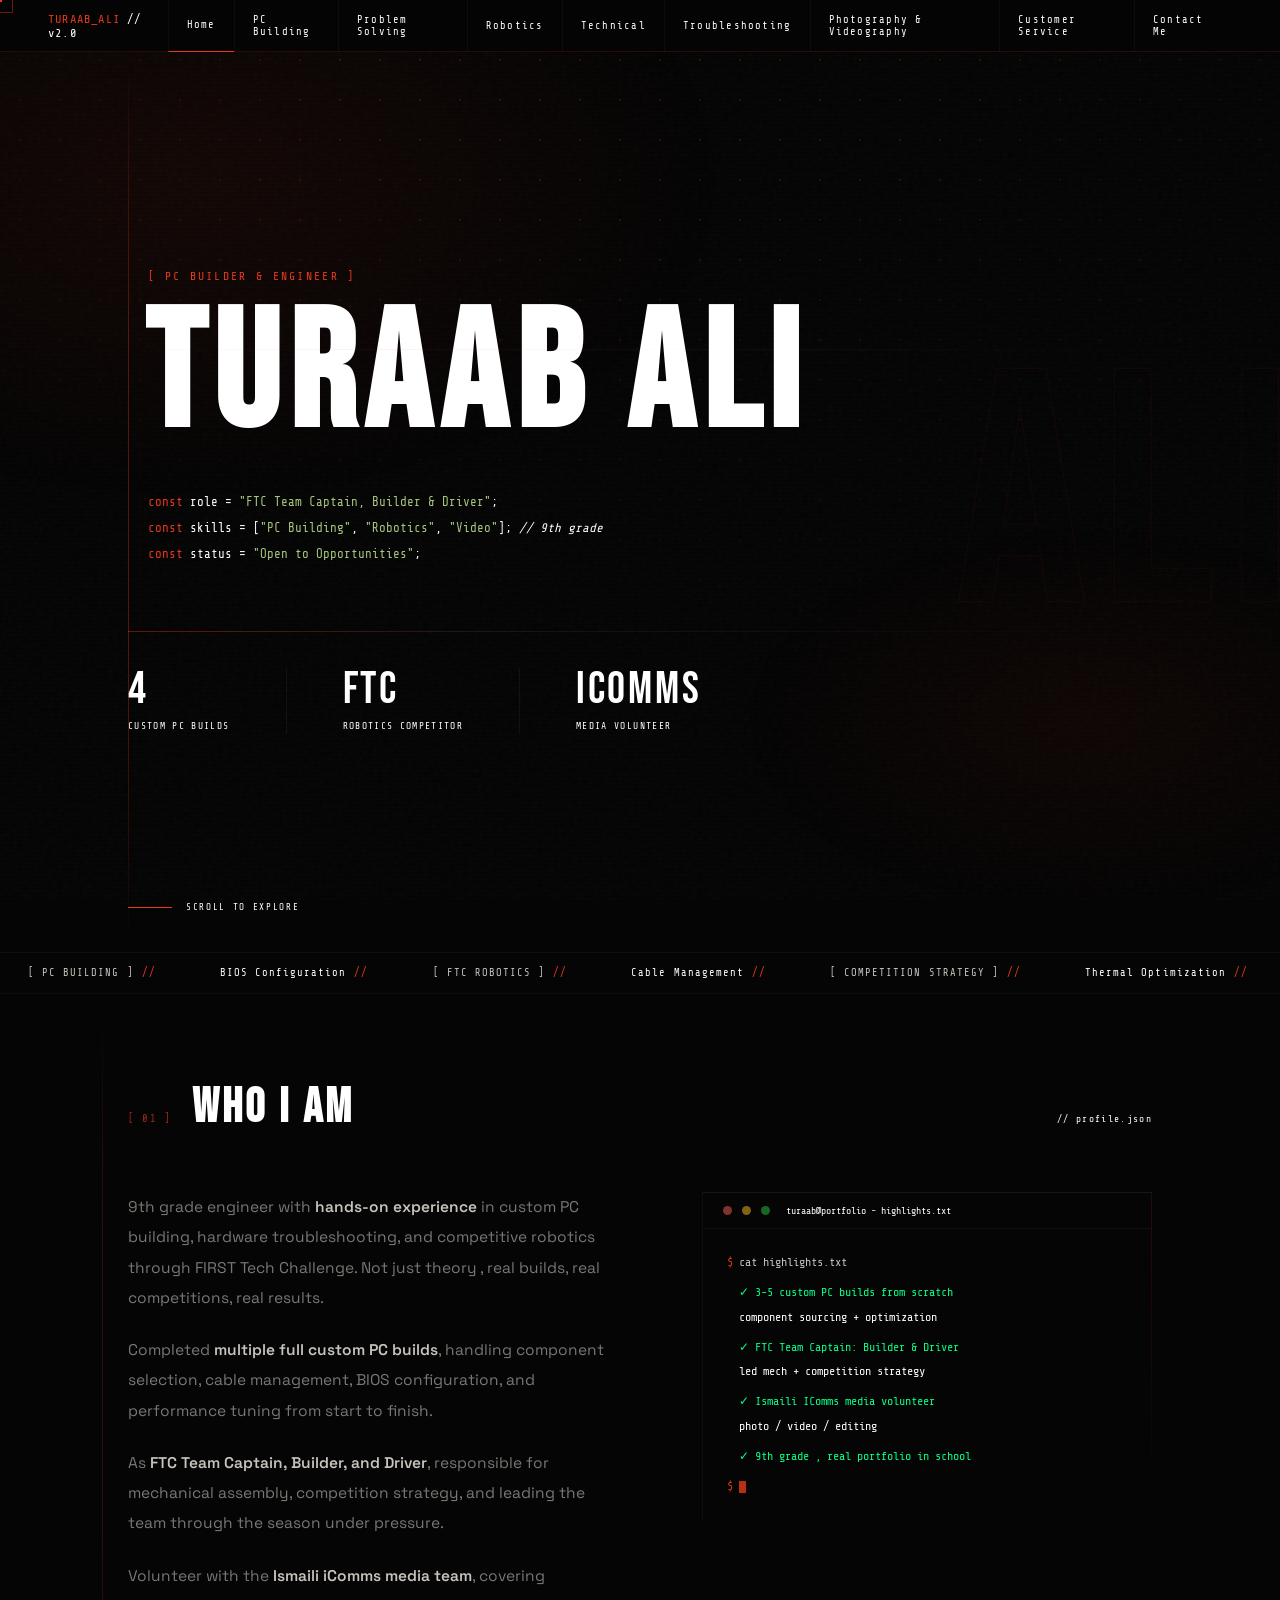
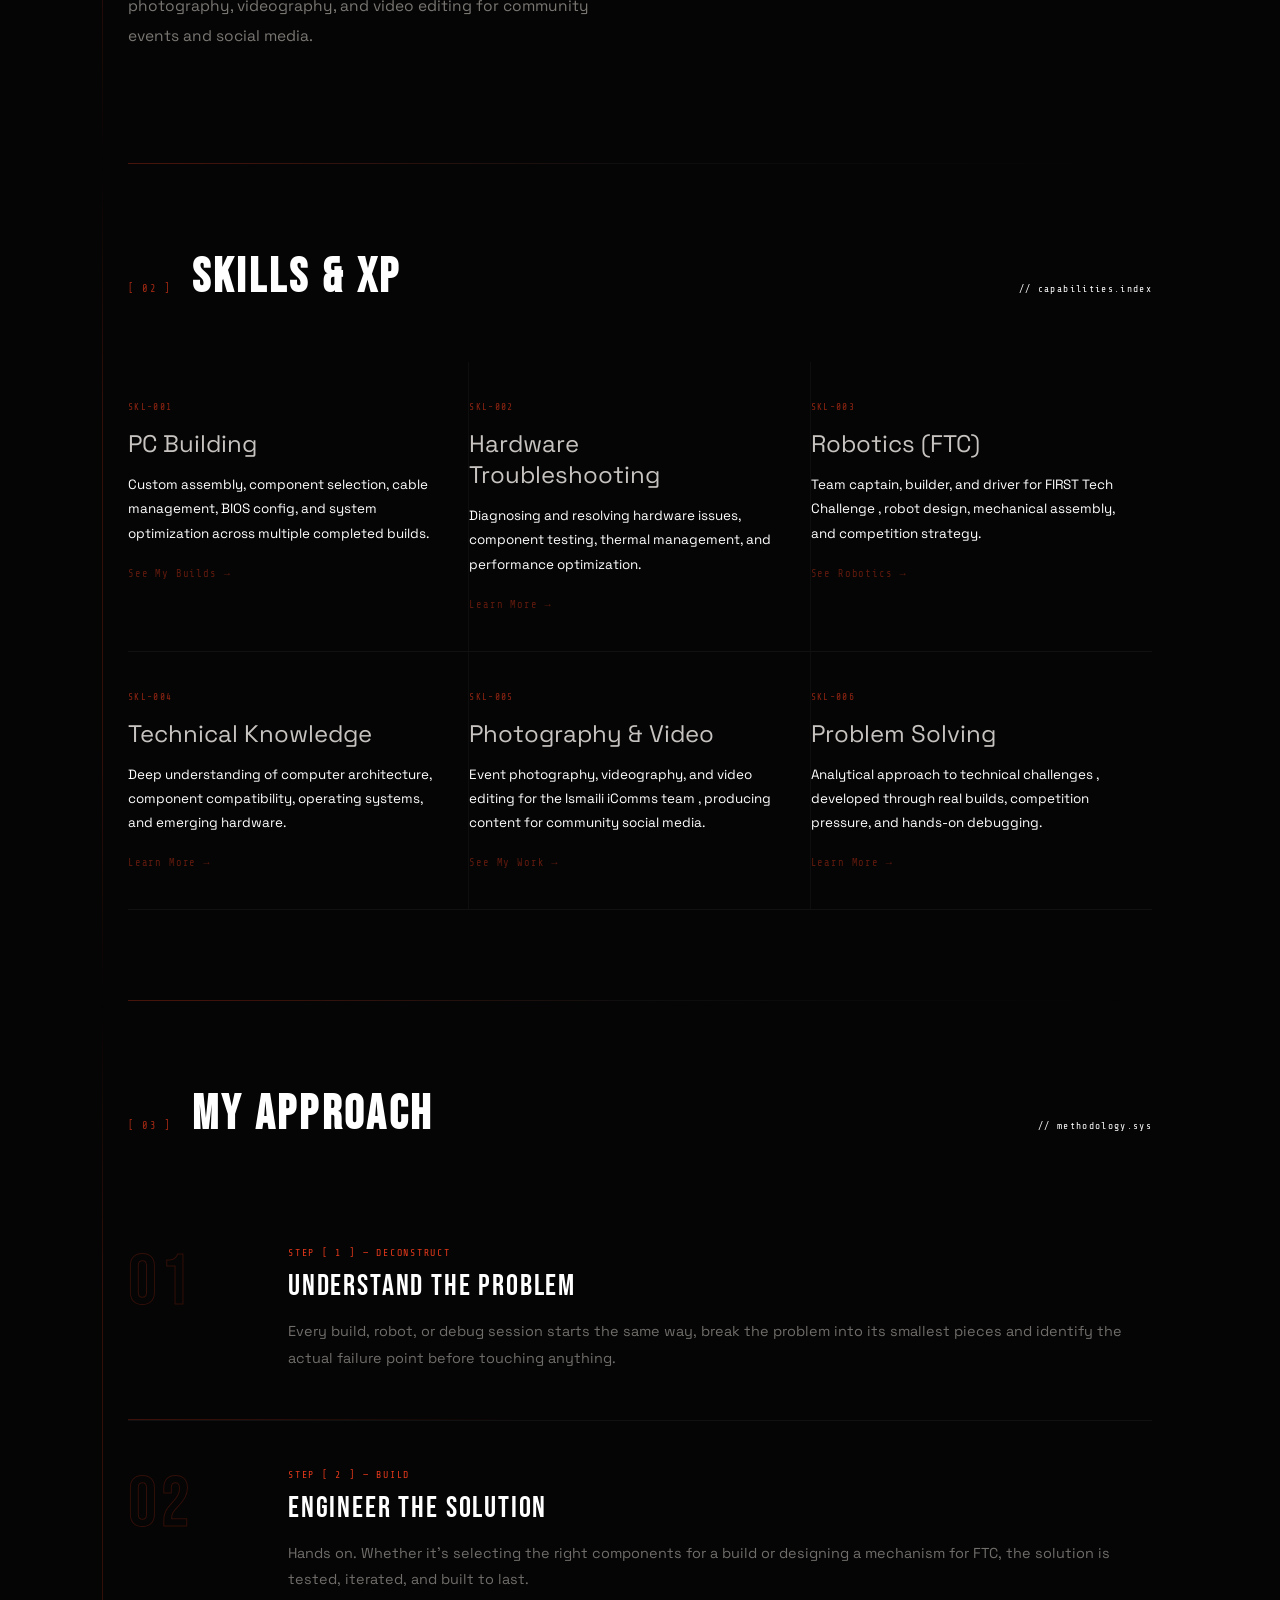
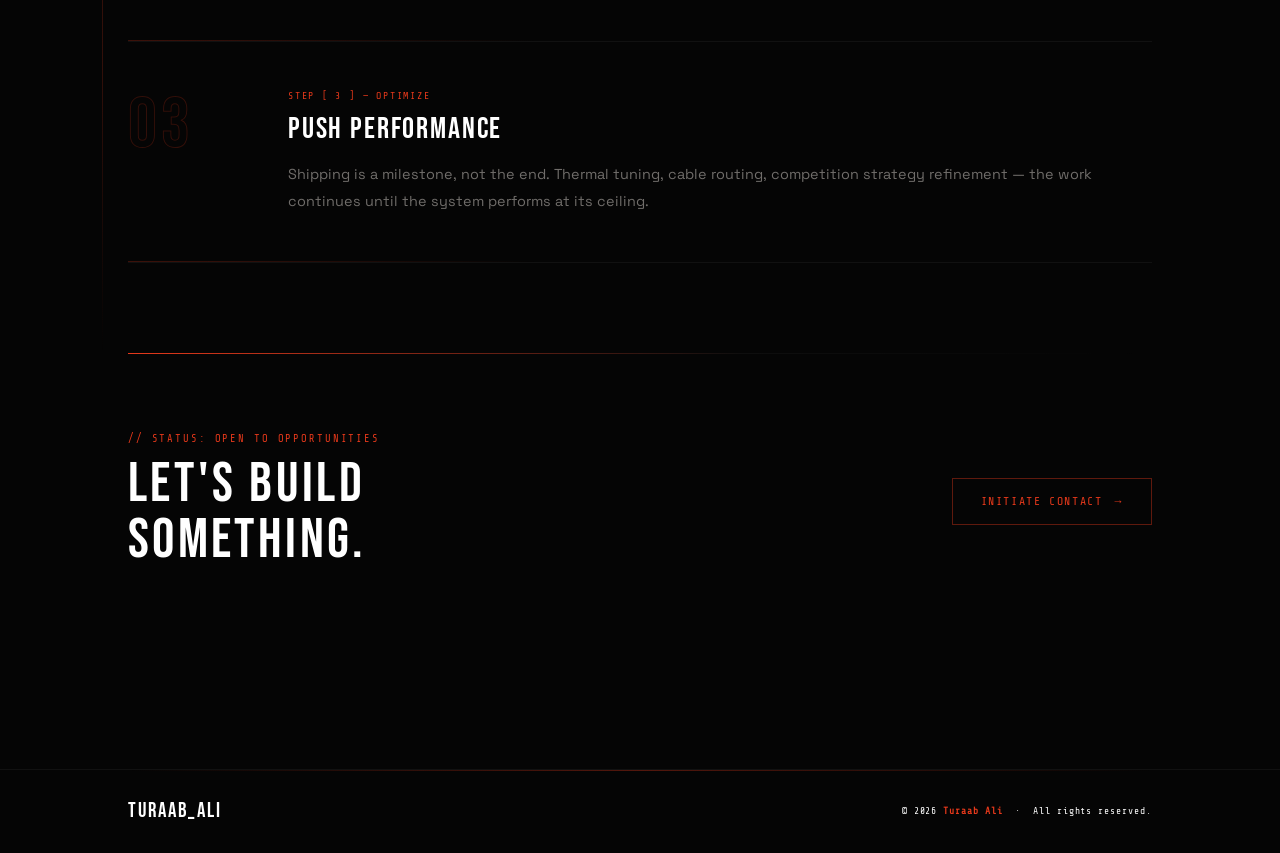
==== commit 331d58bc: "Update index.html" ====
--- a/index.html
+++ b/index.html
@@ -812,8 +812,8 @@
   <div class="hero-stats-row">
     
     <div class="h-st">
-      <span class="h-st-n">4</span>
-      <span class="h-st-l">Custom PC Builds</span>
+      <span class="h-st-n"> 4</span>
+      <span class="h-st-l"> Custom PC Builds</span>
     </div>
     <div class="h-st">
       <span class="h-st-n">FTC</span>
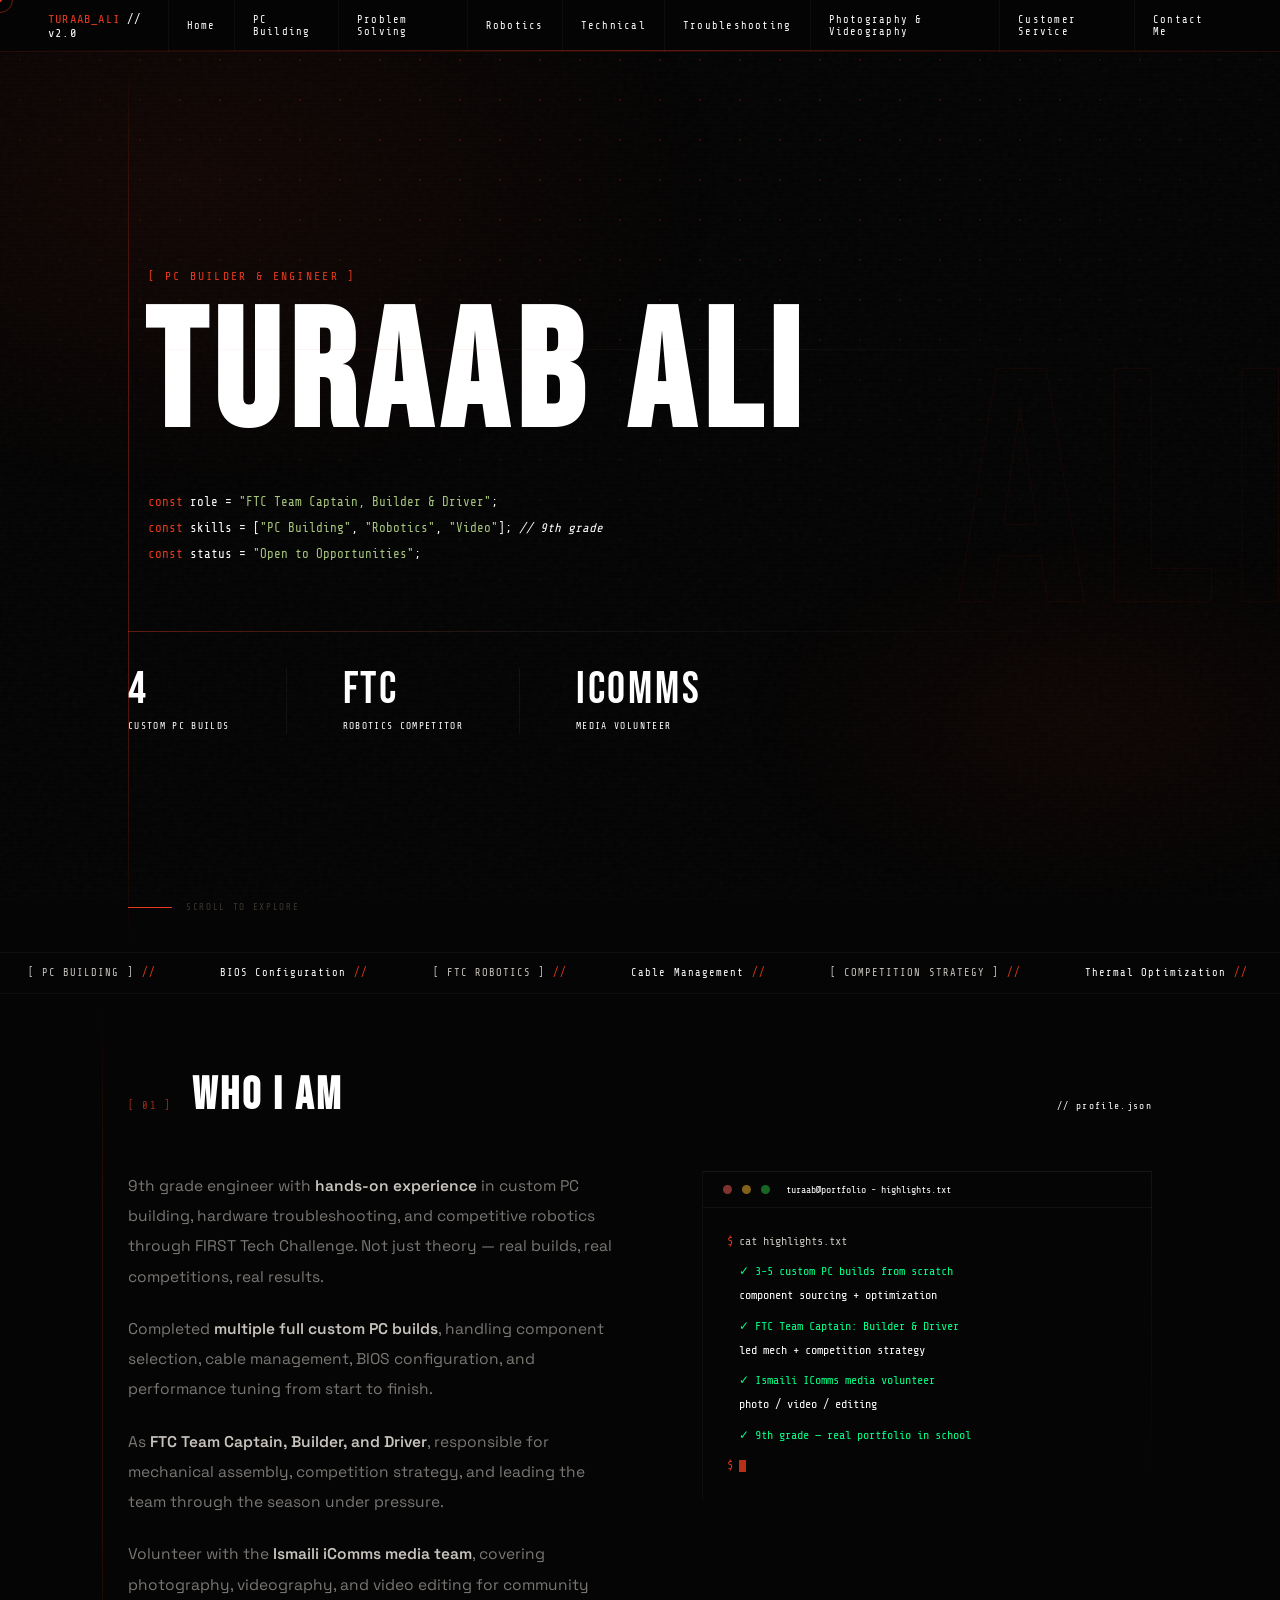
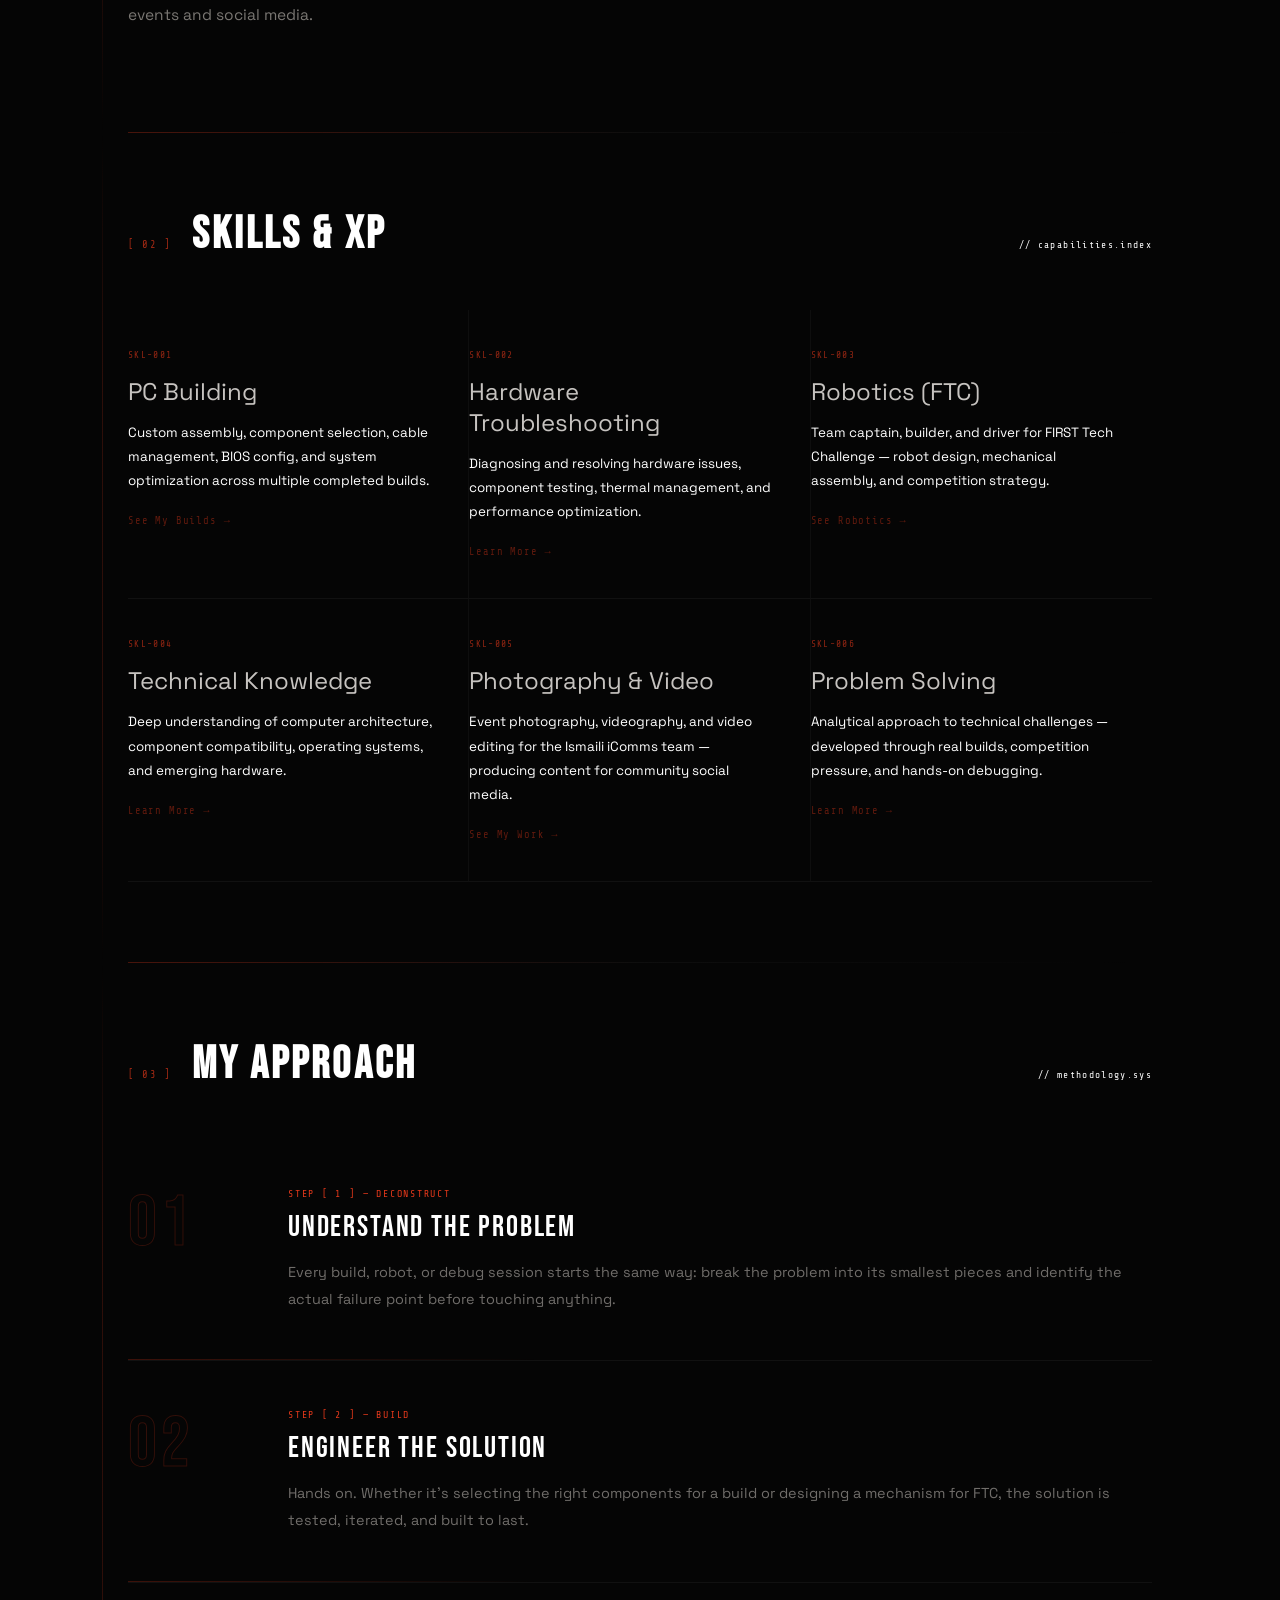
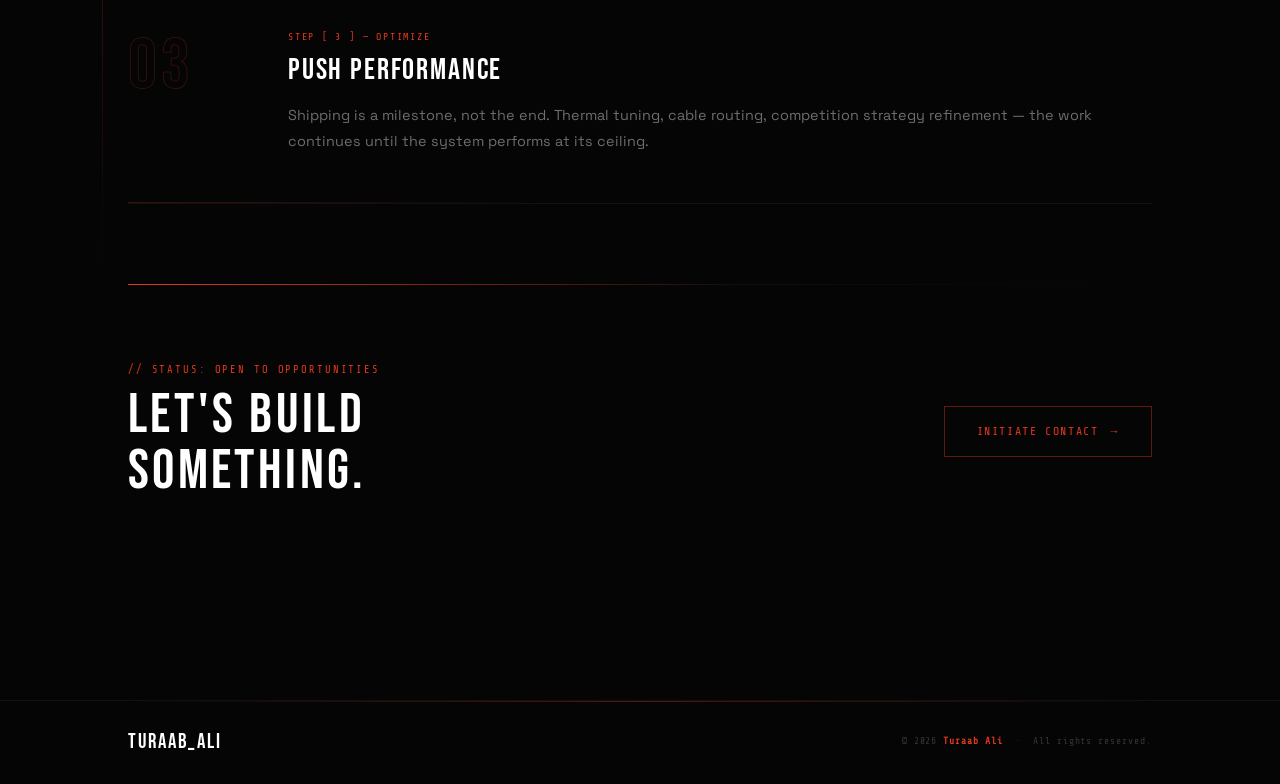
==== commit 7f73904a: "FreeBuff try" ====
--- a/index.html
+++ b/index.html
@@ -5,159 +5,11 @@
 <meta name="viewport" content="width=device-width, initial-scale=1.0">
 <title>Turaab Ali - PC Builder & Engineer</title>
 <link href="https://fonts.googleapis.com/css2?family=Share+Tech+Mono&family=Bebas+Neue&family=Space+Grotesk:wght@300;400;500;600;700&display=swap" rel="stylesheet">
+<link rel="stylesheet" href="styles.css">
 <style>
-/* ════════════════════════════════════════
-   ROOT
-════════════════════════════════════════ */
-:root {
-  --black: #050505;
-  --red:   #E6391B;
-  --red2:  #ff4422;
-  --green: #00ff88;
-  --text:  #c8c3bd;
-  --dim:   #ffffff;
-  --dim2:  #ffffff;
-  --mono:  'Share Tech Mono', monospace;
-  --sans:  'Space Grotesk', sans-serif;
-  --disp:  'Bebas Neue', sans-serif;
-}
-
-*, *::before, *::after { margin:0; padding:0; box-sizing:border-box; }
-html { scroll-behavior: smooth; }
-
-body {
-  font-family: var(--sans);
-  background: var(--black);
-  color: var(--text);
-  overflow-x: hidden;
-  cursor: none;
-  -webkit-font-smoothing: antialiased;
-}
-
-::selection { background: var(--red); color: #fff; }
-::-webkit-scrollbar { width: 3px; }
-::-webkit-scrollbar-thumb { background: rgba(230,57,27,0.35); }
-
-/* ════════════════════════════════════════
-   FULL-PAGE ATMOSPHERE LAYER
-   (covers the entire site ,  not per-section)
-════════════════════════════════════════ */
-
-/* 1. Global dot grid  */
-body::before {
-  content: '';
-  position: fixed; inset: 0; z-index: 0;
-  background-image: radial-gradient(circle, rgba(230,57,27,0.18) 1px, transparent 1px);
-  background-size: 40px 40px;
-  pointer-events: none;
-  mask-image: radial-gradient(ellipse 100% 100% at 50% 0%, black 20%, transparent 85%);
-}
-
-/* 2. Scanlines */
-body::after {
-  content: '';
-  position: fixed; inset: 0; z-index: 1;
-  background: repeating-linear-gradient(
-    0deg,
-    transparent, transparent 2px,
-    rgba(0,0,0,0.06) 2px, rgba(0,0,0,0.06) 4px
-  );
-  pointer-events: none;
-}
-
-/* 3. Global roaming red glow (canvas-wide) */
-#globe-glow {
-  position: fixed; inset: 0; z-index: 0;
-  pointer-events: none;
-  background:
-    radial-gradient(ellipse 70vw 60vh at 15% 20%, rgba(230,57,27,0.07) 0%, transparent 60%),
-    radial-gradient(ellipse 50vw 40vh at 85% 80%, rgba(230,57,27,0.05) 0%, transparent 55%);
-  animation: globeMove 14s ease-in-out infinite alternate;
-}
-
-@keyframes globeMove {
-  0%   { transform: translate(0,0) scale(1); }
-  50%  { transform: translate(3vw,-2vh) scale(1.00); }
-  100% { transform: translate(-2vw,3vh) scale(0.97); }
-}
-
-/* 4. Noise grain */
-#grain {
-  position: fixed; inset: 0; z-index: 2;
-  pointer-events: none;
-  background-image: url("data:image/svg+xml,%3Csvg viewBox='0 0 200 200' xmlns='http://www.w3.org/2000/svg'%3E%3Cfilter id='n'%3E%3CfeTurbulence type='fractalNoise' baseFrequency='0.9' numOctaves='4' stitchTiles='stitch'/%3E%3C/filter%3E%3Crect width='100%25' height='100%25' filter='url(%23n)' opacity='1'/%3E%3C/svg%3E");
-  opacity: 0.025;
-}
-
-/* ════════════════════════════════════════
-   CURSOR
-════════════════════════════════════════ */
-#cur      { position:fixed; width:4px; height:4px; background:var(--red); pointer-events:none; z-index:9999; transform:translate(-50%,-50%); }
-#cur-ring { position:fixed; width:26px; height:26px; border:1px solid var(--red); pointer-events:none; z-index:9998; transform:translate(-50%,-50%); opacity:0.45; transition: width .3s, height .3s, opacity .3s; }
-
-/* ════════════════════════════════════════
-   BOOT SCREEN
-════════════════════════════════════════ */
-#boot {
-  position: fixed; inset: 0; z-index: 8000;
-  background: var(--black);
-  display: flex; flex-direction: column;
-  justify-content: center; align-items: flex-start;
-  padding: 10vh 10vw;
-  font-family: var(--mono);
-}
-
-#boot-log {
-  font-size: 0.8em;
-  color: var(--green);
-  line-height: 2;
-  width: min(580px, 90vw);
-}
-
-#boot-log .ln { display:block; opacity:0; }
-#boot-log .ln.show { opacity:1; }
-#boot-log .d  { color: var(--dim2); }
-#boot-log .r  { color: var(--red); }
-
-#boot-bar-wrap {
-  margin-top: 32px;
-  width: min(380px, 80vw);
-  height: 1px;
-  background: rgba(255,255,255,0.06);
-}
-
-#boot-bar { height:100%; background:var(--red); width:0%; }
-#boot-pct { font-size:0.65em; color:var(--dim2); margin-top:8px; }
-
-/* ── NAV (Updated to match PC Building) ── */
-nav {
-  position: sticky; top: 0; z-index: 500;
-  background: rgba(5,5,5,0.88);
-  backdrop-filter: blur(16px);
-  border-bottom: 1px solid rgba(230,57,27,0.15);
-  padding: 0 48px;
-  display: flex; align-items: center; justify-content: space-between;
-  height: 52px;
-}
-
-.nav-logo { font-family: var(--mono); font-size: 0.75em; color: var(--red); letter-spacing: 0.1em; }
-.nav-logo span { color: var(--dim2); }
-
-.nav-links { display:flex; }
-.nav-links a {
-  color: var(--dim2); text-decoration: none; font-family: var(--mono); font-size: 0.65em;
-  letter-spacing: 0.12em; padding: 0 18px; height: 52px; display: flex; align-items: center;
-  border-left: 1px solid rgba(255,255,255,0.04); transition: color .2s;
-}
-
-.nav-links a.active { color: #fff; border-bottom: 1px solid var(--red); }
-.nav-links a:hover { color: #fff; }
-
-/* Remove the nav::after and .nav-status from your home page CSS to keep it clean */
-
-/* ════════════════════════════════════════
-   HERO  ,  no boxes, pure space + type
-════════════════════════════════════════ */
+/* ═══════════════ HOME PAGE SPECIFIC ═══════════════ */
+
+/* ── HERO ── */
 #hero {
   position: relative; z-index: 3;
   min-height: 100vh;
@@ -194,7 +46,7 @@
   margin-bottom: 20px;
   margin-left: 20px;
   opacity: 0;
-  animation: fadeUp .6s ease .15s forwards;
+  animation: fadeUp .6s var(--ease-out) .15s forwards;
 }
 
 .hero-name {
@@ -205,7 +57,7 @@
   color: #fff;
   margin-left: 16px;
   opacity: 0;
-  animation: fadeUp .9s cubic-bezier(0.16,1,0.3,1) .3s forwards;
+  animation: fadeUp .9s var(--ease-out) .3s forwards;
 }
 
 .hero-name .slash {
@@ -215,7 +67,7 @@
   margin: 0 6px;
 }
 
-/* big faded "ALI" behind ,  no bg fill, just text */
+/* big faded "ALI" behind */
 .hero-bg-word {
   position: absolute;
   right: -2vw; top: 50%;
@@ -231,11 +83,6 @@
   animation: breatheText 8s ease-in-out infinite alternate;
 }
 
-@keyframes breatheText {
-  0%   { -webkit-text-stroke-color: rgba(230,57,27,0.07); }
-  100% { -webkit-text-stroke-color: rgba(230,57,27,0.13); }
-}
-
 .hero-code {
   font-family: var(--mono);
   font-size: 0.78em;
@@ -244,7 +91,7 @@
   margin-top: 36px;
   margin-left: 20px;
   opacity: 0;
-  animation: fadeUp .7s ease .55s forwards;
+  animation: fadeUp .7s var(--ease-out) .55s forwards;
 }
 
 .hero-code .k { color: var(--red); }
@@ -257,14 +104,14 @@
   height: 1px;
   background: linear-gradient(90deg, rgba(230,57,27,0.4) 0%, rgba(255,255,255,0.06) 40%, transparent 100%);
   opacity: 0;
-  animation: fadeIn 1s ease .8s forwards;
+  animation: fadeIn 1s var(--ease-out) .8s forwards;
 }
 
 .hero-stats-row {
   display: flex; gap: 0;
   padding-top: 36px;
   opacity: 0;
-  animation: fadeUp .7s ease .9s forwards;
+  animation: fadeUp .7s var(--ease-out) .9s forwards;
 }
 
 .h-st {
@@ -299,7 +146,7 @@
   color: var(--dim); letter-spacing: 0.18em;
   text-transform: uppercase;
   opacity: 0;
-  animation: fadeIn 1s ease 1.8s forwards;
+  animation: fadeIn 1s var(--ease-out) 1.8s forwards;
 }
 
 .scroll-cue::before {
@@ -311,9 +158,7 @@
 
 @keyframes scPulse { 0%,100%{transform:scaleX(1);opacity:1} 50%{transform:scaleX(0.3);opacity:0.3} }
 
-/* ════════════════════════════════════════
-   TICKER
-════════════════════════════════════════ */
+/* ── TICKER ── */
 .ticker-outer {
   position: relative; z-index: 3;
   overflow: hidden;
@@ -341,74 +186,7 @@
 
 @keyframes tick { from{transform:translateX(0)} to{transform:translateX(-50%)} }
 
-/* ════════════════════════════════════════
-   MAIN LAYOUT ,  open, no boxes
-════════════════════════════════════════ */
-main {
-  position: relative; z-index: 3;
-  max-width: 1280px;
-  margin: 0 auto;
-  padding: 0 10vw 120px;
-}
-
-/* full-width horizontal rule between sections */
-.rule {
-  width: 100%;
-  height: 1px;
-  background: linear-gradient(90deg, rgba(230,57,27,0.3) 0%, rgba(255,255,255,0.04) 50%, transparent 100%);
-  margin: 0;
-}
-
-/* ─ SECTION WRAPPER ─ */
-.sec {
-  padding: 90px 0;
-  position: relative;
-  opacity: 0; transform: translateY(36px);
-  transition: opacity .8s cubic-bezier(0.16,1,0.3,1), transform .8s cubic-bezier(0.16,1,0.3,1);
-}
-
-.sec.vis { opacity:1; transform:none; }
-
-/* left border accent ,  single line, no fill */
-.sec::before {
-  content: '';
-  position: absolute;
-  left: -2vw; top: 0; height: 100%;
-  width: 1px;
-  background: linear-gradient(to bottom, transparent, rgba(230,57,27,0.2) 30%, rgba(230,57,27,0.2) 70%, transparent);
-}
-
-/* ─ SECTION HEADER ─ */
-.sec-hd {
-  display: flex; align-items: baseline; gap: 20px;
-  margin-bottom: 60px;
-}
-
-.sec-num {
-  font-family: var(--mono);
-  font-size: 0.65em;
-  color: var(--red);
-  letter-spacing: 0.12em;
-  opacity: 0.7;
-}
-
-.sec-title {
-  font-family: var(--disp);
-  font-size: 3em;
-  color: #fff;
-  letter-spacing: 0.07em;
-  line-height: 1;
-}
-
-.sec-slug {
-  font-family: var(--mono);
-  font-size: 0.6em;
-  color: var(--dim2);
-  letter-spacing: 0.14em;
-  margin-left: auto;
-}
-
-/* ─ ABOUT ─ */
+/* ── ABOUT LAYOUT ── */
 .about-layout {
   display: grid;
   grid-template-columns: 1.1fr 1fr;
@@ -425,7 +203,7 @@
 
 .about-body p strong { color: var(--text); font-weight: 600; }
 
-/* terminal ,  no fill, just border lines */
+/* ── TERMINAL ── */
 .term {
   border-top: 1px solid rgba(255,255,255,0.07);
   border-left: 1px solid rgba(255,255,255,0.04);
@@ -475,14 +253,13 @@
 .tb { display:block; height:6px; }
 .tcur { display:inline-block; width:7px; height:12px; background:var(--red); opacity:.8; animation: blink 1s step-end infinite; vertical-align:middle; }
 
-/* ─ SKILLS ,  open list layout ─ */
+/* ── SKILLS LIST ── */
 .skills-list {
   display: grid;
   grid-template-columns: repeat(3,1fr);
   gap: 0;
 }
 
-/* each skill is separated only by lines */
 .sk {
   padding: 40px 36px 40px 0;
   border-bottom: 1px solid rgba(255,255,255,0.05);
@@ -491,14 +268,12 @@
   color: var(--text);
   display: block;
   position: relative;
-  transition: padding-left .3s cubic-bezier(0.16,1,0.3,1);
   cursor: none;
   opacity: 0; transform: translateY(20px);
-  transition: opacity .5s ease, transform .5s ease, padding-left .3s cubic-bezier(0.16,1,0.3,1);
+  transition: opacity .5s var(--ease-out), transform .5s var(--ease-out), padding-left .3s var(--ease-out);
 }
 
 .sk:nth-child(3n) { border-right: none; }
-.sk:nth-child(n+4) { }
 
 /* red top line animates in on hover */
 .sk::before {
@@ -508,7 +283,7 @@
   height: 1px;
   background: var(--red);
   transform: scaleX(0); transform-origin: left;
-  transition: transform .4s cubic-bezier(0.16,1,0.3,1);
+  transition: transform .4s var(--ease-out);
 }
 
 .sk:hover { padding-left: 10px; }
@@ -528,7 +303,7 @@
   margin-bottom: 14px;
   display: block;
   filter: grayscale(0.4);
-  transition: transform .3s cubic-bezier(0.34,1.56,0.64,1), filter .3s;
+  transition: transform .3s var(--ease-spring), filter .3s var(--ease-out);
 }
 
 .sk:hover .sk-icon { transform: scale(1.15) rotate(-4deg); filter: grayscale(0); }
@@ -555,12 +330,12 @@
   color: var(--red);
   letter-spacing: 0.08em;
   opacity: 0.4;
-  transition: opacity .2s, gap .3s cubic-bezier(0.34,1.56,0.64,1);
+  transition: opacity .25s var(--ease-out), gap .3s var(--ease-spring);
 }
 
 .sk:hover .sk-arrow { opacity: 1; gap: 12px; }
 
-/* ─ APPROACH ,  open numbered list ─ */
+/* ── APPROACH ── */
 .approach-list { display: flex; flex-direction: column; }
 
 .ap {
@@ -571,7 +346,10 @@
   border-bottom: 1px solid rgba(255,255,255,0.05);
   align-items: start;
   position: relative;
-}
+  transition: transform .3s var(--ease-out);
+}
+
+.ap:hover { transform: translateX(6px); }
 
 .ap::before {
   content: '';
@@ -588,9 +366,10 @@
   -webkit-text-stroke: 1px rgba(230,57,27,0.2);
   letter-spacing: 0.05em;
   line-height: 1;
-}
-
-.ap-right {}
+  transition: -webkit-text-stroke-color .3s var(--ease-out);
+}
+
+.ap:hover .ap-num { -webkit-text-stroke-color: rgba(230,57,27,0.4); }
 
 .ap-label {
   font-family: var(--mono);
@@ -615,7 +394,7 @@
   color: rgba(200,195,189,0.55);
 }
 
-/* ─ CTA ,  pure text + line, no box ─ */
+/* ── CTA ── */
 .cta {
   padding: 80px 0;
   display: flex;
@@ -633,8 +412,6 @@
   background: linear-gradient(90deg, var(--red), rgba(255,255,255,0.04) 60%, transparent);
 }
 
-.cta-left {}
-
 .cta-tag {
   font-family: var(--mono);
   font-size: 0.65em;
@@ -651,86 +428,7 @@
   line-height: 1;
 }
 
-.cta-btn {
-  display: inline-flex; align-items: center; gap: 12px;
-  text-decoration: none;
-  font-family: var(--mono);
-  font-size: 0.72em;
-  color: var(--red);
-  letter-spacing: 0.14em;
-  text-transform: uppercase;
-  border: 1px solid rgba(230,57,27,0.4);
-  padding: 16px 28px;
-  flex-shrink: 0;
-  cursor: none;
-  transition: gap .3s cubic-bezier(0.34,1.56,0.64,1), color .2s, border-color .2s;
-  position: relative;
-  overflow: hidden;
-}
-
-/* fill sweeps in from left ,  not a solid shape, a hover fill */
-.cta-btn::after {
-  content: '';
-  position: absolute;
-  inset: 0;
-  background: rgba(230,57,27,0.08);
-  transform: scaleX(0); transform-origin: left;
-  transition: transform .35s cubic-bezier(0.16,1,0.3,1);
-}
-
-.cta-btn:hover { color: #fff; border-color: var(--red); gap: 20px; }
-.cta-btn:hover::after { transform: scaleX(1); }
-.cta-btn span { position: relative; z-index: 1; }
-
-/* ════════════════════════════════════════
-   FOOTER
-════════════════════════════════════════ */
-footer {
-  position: relative; z-index: 3;
-  border-top: 1px solid rgba(255,255,255,0.05);
-  padding: 28px 10vw;
-  display: flex; justify-content: space-between; align-items: center;
-}
-
-footer::before {
-  content: '';
-  position: absolute; top:0; left:10%; right:10%; height:1px;
-  background: linear-gradient(90deg, transparent, rgba(230,57,27,0.35), transparent);
-}
-
-.foot-logo {
-  font-family: var(--disp);
-  font-size: 1.3em;
-  letter-spacing: 0.1em;
-  color: var(--dim2);
-}
-
-.foot-copy {
-  font-family: var(--mono);
-  font-size: 0.6em;
-  color: var(--dim);
-  letter-spacing: 0.1em;
-}
-.foot-copy b { color: var(--red); }
-
-/* ════════════════════════════════════════
-   CANVAS ,  particle field (full page)
-════════════════════════════════════════ */
-#pcv {
-  position: fixed; inset: 0; z-index: 0;
-  pointer-events: none;
-  opacity: 0.25;
-}
-
-/* ════════════════════════════════════════
-   KEYFRAMES
-════════════════════════════════════════ */
-@keyframes fadeUp { from{opacity:0;transform:translateY(22px)} to{opacity:1;transform:none} }
-@keyframes fadeIn { from{opacity:0} to{opacity:1} }
-
-/* ════════════════════════════════════════
-   RESPONSIVE
-════════════════════════════════════════ */
+/* ── RESPONSIVE ── */
 @media (max-width:1000px) {
   .about-layout { grid-template-columns:1fr; gap:48px; }
   .skills-list  { grid-template-columns:repeat(2,1fr); }
@@ -740,16 +438,21 @@
 }
 
 @media (max-width:640px) {
-  nav { padding: 0 20px; }
-  .nav-links { display:none; }
   #hero { padding: 0 6vw; }
   main { padding: 0 6vw 80px; }
   .skills-list { grid-template-columns:1fr; }
   .sk { border-right:none !important; padding-right:0; }
   .cta { flex-direction:column; align-items:flex-start; gap:28px; }
-  footer { flex-direction:column; gap:10px; text-align:center; }
   .ap { grid-template-columns:1fr; }
   .ap-num { font-size:2.5em; }
+}
+
+@media (prefers-reduced-motion: reduce) {
+  .hero-eyebrow, .hero-name, .hero-code, .hero-divider, .hero-stats-row, .scroll-cue {
+    animation: none !important;
+    opacity: 1 !important;
+  }
+  .ticker-inner { animation: none !important; }
 }
 </style>
 </head>
@@ -786,16 +489,19 @@
 <nav>
   <div class="nav-logo">TURAAB_ALI <span>// v2.0</span></div>
   <div class="nav-links">
-        <a href="/" class="active">Home</a>
-        <a href="/pc-building/">PC Building</a>
-        <a href="/problem-solving/">Problem Solving</a>
-        <a href="/robotics/">Robotics</a>
-        <a href="/technical/">Technical</a>
-        <a href="/troubleshooting/">Troubleshooting</a>
-        <a href="/photo-video/">Photography & Videography</a>
-        <a href="/customer-service/">Customer Service</a>
-        <a href="/contact-me/">Contact Me</a>
-  </div>
+    <a href="/">Home</a>
+    <a href="/pc-building/">PC Building</a>
+    <a href="/problem-solving/">Problem Solving</a>
+    <a href="/robotics/">Robotics</a>
+    <a href="/technical/">Technical</a>
+    <a href="/troubleshooting/">Troubleshooting</a>
+    <a href="/photo-video/">Photography & Videography</a>
+    <a href="/customer-service/">Customer Service</a>
+    <a href="/contact-me/">Contact Me</a>
+  </div>
+  <button class="nav-toggle" aria-label="Toggle navigation">
+    <span></span><span></span><span></span>
+  </button>
 </nav>
 
 <!-- ── HERO ── -->
@@ -810,7 +516,6 @@
   </div>
   <div class="hero-divider"></div>
   <div class="hero-stats-row">
-    
     <div class="h-st">
       <span class="h-st-n"> 4</span>
       <span class="h-st-l"> Custom PC Builds</span>
@@ -864,7 +569,7 @@
     </div>
     <div class="about-layout">
       <div class="about-body">
-        <p>9th grade engineer with <strong>hands-on experience</strong> in custom PC building, hardware troubleshooting, and competitive robotics through FIRST Tech Challenge. Not just theory ,  real builds, real competitions, real results.</p>
+        <p>9th grade engineer with <strong>hands-on experience</strong> in custom PC building, hardware troubleshooting, and competitive robotics through FIRST Tech Challenge. Not just theory — real builds, real competitions, real results.</p>
         <p>Completed <strong>multiple full custom PC builds</strong>, handling component selection, cable management, BIOS configuration, and performance tuning from start to finish.</p>
         <p>As <strong>FTC Team Captain, Builder, and Driver</strong>, responsible for mechanical assembly, competition strategy, and leading the team through the season under pressure.</p>
         <p>Volunteer with the <strong>Ismaili iComms media team</strong>, covering photography, videography, and video editing for community events and social media.</p>
@@ -886,7 +591,7 @@
           <span class="tl to ok">✓  Ismaili IComms media volunteer</span>
           <span class="tl to">   photo / video / editing</span>
           <span class="tb"></span>
-          <span class="tl to ok">✓  9th grade ,  real portfolio in school</span>
+          <span class="tl to ok">✓  9th grade — real portfolio in school</span>
           <span class="tb"></span>
           <span class="tl"><span class="tp">$</span> <span class="tcur"></span></span>
         </div>
@@ -925,7 +630,7 @@
         <div class="sk-num">SKL-003</div>
         <span class="sk-icon">Robotics (FTC)</span>
         <div class="sk-title"></div>
-        <div class="sk-desc">Team captain, builder, and driver for FIRST Tech Challenge ,  robot design, mechanical assembly, and competition strategy.</div>
+        <div class="sk-desc">Team captain, builder, and driver for FIRST Tech Challenge — robot design, mechanical assembly, and competition strategy.</div>
         <div class="sk-arrow">See Robotics →</div>
       </a>
 
@@ -941,7 +646,7 @@
         <div class="sk-num">SKL-005</div>
         <span class="sk-icon">Photography &amp; Video</span>
         <div class="sk-title"></div>
-        <div class="sk-desc">Event photography, videography, and video editing for the Ismaili iComms team ,  producing content for community social media.</div>
+        <div class="sk-desc">Event photography, videography, and video editing for the Ismaili iComms team — producing content for community social media.</div>
         <div class="sk-arrow">See My Work →</div>
       </a>
 
@@ -949,7 +654,7 @@
         <div class="sk-num">SKL-006</div>
         <span class="sk-icon">Problem Solving</span>
         <div class="sk-title"></div>
-        <div class="sk-desc">Analytical approach to technical challenges ,  developed through real builds, competition pressure, and hands-on debugging.</div>
+        <div class="sk-desc">Analytical approach to technical challenges — developed through real builds, competition pressure, and hands-on debugging.</div>
         <div class="sk-arrow">Learn More →</div>
       </a>
 
@@ -972,7 +677,7 @@
         <div class="ap-right">
           <div class="ap-label">STEP [ 1 ] — DECONSTRUCT</div>
           <div class="ap-title">Understand the Problem</div>
-          <div class="ap-body">Every build, robot, or debug session starts the same way, break the problem into its smallest pieces and identify the actual failure point before touching anything.</div>
+          <div class="ap-body">Every build, robot, or debug session starts the same way: break the problem into its smallest pieces and identify the actual failure point before touching anything.</div>
         </div>
       </div>
 
@@ -1014,97 +719,6 @@
   <div class="foot-copy">&copy; 2026 <b>Turaab Ali</b> &nbsp;·&nbsp; All rights reserved.</div>
 </footer>
 
-<script>
-/* ══ BOOT ══ */
-(()=>{
-  const lines = document.querySelectorAll('#boot-log .ln');
-  const bar = document.getElementById('boot-bar');
-  const pct = document.getElementById('boot-pct');
-  lines.forEach(l => setTimeout(()=>l.classList.add('show'), +l.dataset.d));
-  let p=0;
-  const iv = setInterval(()=>{
-    p = Math.min(p+1.3, 100);
-    bar.style.width = p+'%';
-    pct.textContent = Math.round(p)+'%';
-    if(p>=100){
-      clearInterval(iv);
-      setTimeout(()=>{
-        const b = document.getElementById('boot');
-        b.style.transition='opacity .5s';
-        b.style.opacity='0';
-        setTimeout(()=>b.style.display='none', 500);
-      }, 500);
-    }
-  }, 16);
-})();
-
-/* ══ CURSOR ══ */
-const cur=document.getElementById('cur'), ring=document.getElementById('cur-ring');
-let mx=0,my=0,rx=0,ry=0;
-document.addEventListener('mousemove',e=>{
-  mx=e.clientX; my=e.clientY;
-  cur.style.left=mx+'px'; cur.style.top=my+'px';
-});
-(function a(){
-  rx+=(mx-rx)*0.1; ry+=(my-ry)*0.1;
-  ring.style.left=rx+'px'; ring.style.top=ry+'px';
-  requestAnimationFrame(a);
-})();
-document.querySelectorAll('a,button').forEach(el=>{
-  el.addEventListener('mouseenter',()=>{ ring.style.width='48px'; ring.style.height='48px'; ring.style.opacity='0.2'; });
-  el.addEventListener('mouseleave',()=>{ ring.style.width='26px'; ring.style.height='26px'; ring.style.opacity='0.45'; });
-});
-
-/* ══ PARTICLES ══ */
-const cv=document.getElementById('pcv'), cx=cv.getContext('2d');
-let W,H,pts=[];
-function resize(){ W=cv.width=window.innerWidth; H=cv.height=window.innerHeight; }
-class P{
-  constructor(){ this.reset(); }
-  reset(){
-    this.x=Math.random()*W; this.y=Math.random()*H;
-    this.sz=Math.random()*1.2+0.3;
-    this.vx=(Math.random()-.5)*.35; this.vy=(Math.random()-.5)*.35;
-    this.op=Math.random()*.5+.1;
-    this.life=Math.random()*250+80; this.age=0;
-  }
-  tick(){
-    this.x+=this.vx; this.y+=this.vy; this.age++;
-    if(this.age>this.life||this.x<0||this.x>W||this.y<0||this.y>H) this.reset();
-  }
-  draw(){
-    const f=this.age<30?this.age/30:(this.age>this.life-30?(this.life-this.age)/30:1);
-    cx.globalAlpha=this.op*f;
-    cx.fillStyle=Math.random()>.88?'#E6391B':'#fff';
-    cx.beginPath(); cx.arc(this.x,this.y,this.sz,0,Math.PI*2); cx.fill();
-  }
-}
-function lines(){
-  for(let i=0;i<pts.length;i++){
-    for(let j=i+1;j<pts.length;j++){
-      const dx=pts[i].x-pts[j].x,dy=pts[i].y-pts[j].y,d=Math.sqrt(dx*dx+dy*dy);
-      if(d<100){ cx.globalAlpha=(1-d/100)*.1; cx.strokeStyle='#E6391B'; cx.lineWidth=.5; cx.beginPath(); cx.moveTo(pts[i].x,pts[i].y); cx.lineTo(pts[j].x,pts[j].y); cx.stroke(); }
-    }
-  }
-}
-function loop(){ cx.clearRect(0,0,W,H); pts.forEach(p=>{p.tick();p.draw();}); lines(); requestAnimationFrame(loop); }
-resize();
-for(let i=0;i<110;i++) pts.push(new P());
-loop();
-window.addEventListener('resize',()=>{ resize(); pts.forEach(p=>p.reset()); });
-
-/* ══ SCROLL REVEAL ══ */
-const obs=new IntersectionObserver(en=>en.forEach(e=>{ if(e.isIntersecting) e.target.classList.add('vis'); }),{threshold:0.08});
-document.querySelectorAll('.sec').forEach(s=>obs.observe(s));
-
-/* ══ SKILL CARDS stagger ══ */
-const sObs=new IntersectionObserver(en=>en.forEach(e=>{
-  if(e.isIntersecting) e.target.querySelectorAll('.sk').forEach((c,i)=>{
-    c.style.transitionDelay=`${i*0.07}s`;
-    c.style.opacity='1'; c.style.transform='none';
-  });
-}),{threshold:0.05});
-document.querySelectorAll('.skills-list').forEach(g=>sObs.observe(g));
-</script>
+<script src="script.js" defer></script>
 </body>
-</html>
+</html>
--- a/styles.css
+++ b/styles.css
@@ -0,0 +1,604 @@
+/* ════════════════════════════════════════
+   TURAAB ALI — SHARED SITE CSS v3.0
+   Complete animation overhaul + fixes
+   ════════════════════════════════════════ */
+
+/* ── TOKENS ─────────────────────────────────────────────────── */
+:root {
+  --black:  #050505;
+  --red:    #E6391B;
+  --red2:   #ff4422;
+  --green:  #00ff88;
+  --text:   #c8c3bd;
+  --dim:    #3a3530;
+  --dim2:   #ffffff;
+  --mono:   'Share Tech Mono', monospace;
+  --sans:   'Space Grotesk', sans-serif;
+  --disp:   'Bebas Neue', sans-serif;
+  /* unified easing curve — spring-like deceleration */
+  --ease-out:  cubic-bezier(0.16, 1, 0.3, 1);
+  --ease-spring: cubic-bezier(0.34, 1.56, 0.64, 1);
+}
+
+*, *::before, *::after { margin:0; padding:0; box-sizing:border-box; }
+html { scroll-behavior:smooth; }
+
+body {
+  font-family: var(--sans);
+  background: var(--black);
+  color: var(--text);
+  overflow-x: hidden;
+  cursor: none;
+  -webkit-font-smoothing: antialiased;
+}
+
+::selection { background:var(--red); color:#fff; }
+::-webkit-scrollbar { width:3px; }
+::-webkit-scrollbar-thumb { background:rgba(230,57,27,.35); }
+
+/* ════════════════════════════════════════
+   FULL-PAGE ATMOSPHERE LAYERS
+   z-index stack: 0=bg, 1=scanlines, 2=grain
+════════════════════════════════════════ */
+
+/* dot grid */
+body::before {
+  content:''; position:fixed; inset:0; z-index:0; pointer-events:none;
+  background-image: radial-gradient(circle, rgba(230,57,27,.18) 1px, transparent 1px);
+  background-size: 40px 40px;
+  mask-image: radial-gradient(ellipse 100% 100% at 50% 0%, black 20%, transparent 85%);
+}
+
+/* scanlines */
+body::after {
+  content:''; position:fixed; inset:0; z-index:1; pointer-events:none;
+  background: repeating-linear-gradient(0deg,transparent,transparent 2px,rgba(0,0,0,.06) 2px,rgba(0,0,0,.06) 4px);
+}
+
+/* roaming glow */
+#globe-glow {
+  position:fixed; inset:0; z-index:0; pointer-events:none;
+  background:
+    radial-gradient(ellipse 70vw 60vh at 15% 20%, rgba(230,57,27,.07) 0%, transparent 60%),
+    radial-gradient(ellipse 50vw 40vh at 85% 80%, rgba(230,57,27,.05) 0%, transparent 55%);
+  animation: globeMove 14s ease-in-out infinite alternate;
+}
+
+@keyframes globeMove {
+  0%   { transform:translate(0,0) scale(1); }
+  50%  { transform:translate(3vw,-4vh) scale(1.04); }
+  100% { transform:translate(-2vw,3vh) scale(.97); }
+}
+
+/* grain */
+#grain {
+  position:fixed; inset:0; z-index:2; pointer-events:none;
+  background-image:url("data:image/svg+xml,%3Csvg viewBox='0 0 200 200' xmlns='http://www.w3.org/2000/svg'%3E%3Cfilter id='n'%3E%3CfeTurbulence type='fractalNoise' baseFrequency='0.9' numOctaves='4' stitchTiles='stitch'/%3E%3C/filter%3E%3Crect width='100%25' height='100%25' filter='url(%23n)' opacity='1'/%3E%3C/svg%3E");
+  opacity:.025;
+}
+
+/* particles canvas */
+#pcv { position:fixed; inset:0; z-index:0; pointer-events:none; opacity:.22; }
+
+/* ════════════════════════════════════════
+   CURSOR
+   z-index: 9998-9999
+════════════════════════════════════════ */
+#cur {
+  position:fixed; width:4px; height:4px;
+  background:var(--red); pointer-events:none;
+  z-index:9999; transform:translate(-50%,-50%);
+  border-radius:50%;
+  transition: transform .15s var(--ease-out);
+}
+
+#cur-ring {
+  position:fixed; width:26px; height:26px;
+  border:1px solid var(--red); pointer-events:none;
+  z-index:9998; transform:translate(-50%,-50%);
+  border-radius:50%;
+  opacity:.45;
+  transition: width .35s var(--ease-out), height .35s var(--ease-out), opacity .35s var(--ease-out), border-color .35s var(--ease-out);
+}
+
+/* ════════════════════════════════════════
+   NAVIGATION
+   z-index: 500 (below cursor, above content)
+════════════════════════════════════════ */
+nav {
+  position: sticky; top: 0; z-index: 500;
+  background: rgba(5,5,5,0.88);
+  backdrop-filter: blur(16px);
+  -webkit-backdrop-filter: blur(16px);
+  border-bottom: 1px solid rgba(230,57,27,0.15);
+  padding: 0 48px;
+  display: flex; align-items: center; justify-content: space-between;
+  height: 52px;
+}
+
+/* bottom accent glow line */
+nav::after {
+  content:''; position:absolute; bottom:0; left:0; right:0; height:1px;
+  background:linear-gradient(90deg,transparent,rgba(230,57,27,.4),transparent);
+  pointer-events:none;
+}
+
+.nav-logo {
+  font-family: var(--mono); font-size: 0.75em;
+  color: var(--red); letter-spacing: 0.1em;
+  position: relative; z-index: 1;
+}
+.nav-logo span { color: var(--dim2); }
+
+.nav-links {
+  display:flex; list-style:none;
+}
+
+.nav-links a, .nav-links li > a {
+  color: var(--dim2); text-decoration: none;
+  font-family: var(--mono); font-size: 0.65em;
+  letter-spacing: 0.12em; padding: 0 18px;
+  height: 52px; display: flex; align-items: center;
+  border-left: 1px solid rgba(255,255,255,0.04);
+  position: relative;
+  transition: color .25s var(--ease-out);
+}
+
+/* animated underline for nav links */
+.nav-links a::after {
+  content: '';
+  position: absolute; bottom: 0; left: 0; right: 0;
+  height: 1px;
+  background: var(--red);
+  transform: scaleX(0); transform-origin: center;
+  transition: transform .35s var(--ease-out);
+}
+
+.nav-links a:hover::after,
+.nav-links a.active::after { transform: scaleX(1); }
+
+.nav-links a.active { color: #fff; }
+.nav-links a:hover { color: #fff; }
+
+/* ── HAMBURGER TOGGLE ── */
+.nav-toggle {
+  display: none;
+  flex-direction: column; gap: 5px;
+  background: none; border: none;
+  cursor: none;
+  padding: 8px;
+  position: relative; z-index: 501;
+}
+
+.nav-toggle span {
+  display: block; width: 22px; height: 1px;
+  background: var(--red);
+  transition: transform .3s var(--ease-out), opacity .2s var(--ease-out);
+  transform-origin: center;
+}
+
+.nav-toggle.active span:nth-child(1) {
+  transform: translateY(6px) rotate(45deg);
+}
+.nav-toggle.active span:nth-child(2) {
+  opacity: 0; transform: scaleX(0);
+}
+.nav-toggle.active span:nth-child(3) {
+  transform: translateY(-6px) rotate(-45deg);
+}
+
+/* ════════════════════════════════════════
+   BOOT SCREEN (homepage only)
+   z-index: 8000 — above everything
+════════════════════════════════════════ */
+#boot {
+  position: fixed; inset: 0; z-index: 8000;
+  background: var(--black);
+  display: flex; flex-direction: column;
+  justify-content: center; align-items: flex-start;
+  padding: 10vh 10vw;
+  font-family: var(--mono);
+}
+
+#boot-log {
+  font-size: 0.8em;
+  color: var(--green);
+  line-height: 2;
+  width: min(580px, 90vw);
+}
+
+#boot-log .ln { display:block; opacity:0; }
+#boot-log .ln.show { opacity:1; }
+#boot-log .d  { color: var(--dim2); }
+#boot-log .r  { color: var(--red); }
+
+#boot-bar-wrap {
+  margin-top: 32px;
+  width: min(380px, 80vw);
+  height: 1px;
+  background: rgba(255,255,255,0.06);
+}
+
+#boot-bar {
+  height:100%; background:var(--red); width:0%;
+  transition: width .1s linear;
+}
+
+#boot-pct { font-size:0.65em; color:var(--dim2); margin-top:8px; }
+
+/* ════════════════════════════════════════
+   PAGE HERO (inner pages)
+   z-index: 3
+════════════════════════════════════════ */
+.page-hero {
+  position:relative; z-index:3;
+  padding:80px 10vw 60px;
+  border-bottom:1px solid rgba(255,255,255,.04);
+  overflow:hidden;
+}
+
+/* vertical accent line */
+.page-hero::before {
+  content:''; position:absolute;
+  left:10vw; top:0; bottom:0; width:1px;
+  background:linear-gradient(to bottom,transparent,rgba(230,57,27,.3) 30%,rgba(230,57,27,.3) 70%,transparent);
+}
+
+/* background ghost word */
+.page-hero-bg {
+  position:absolute; right:-2vw; top:50%;
+  transform:translateY(-50%);
+  font-family:var(--disp);
+  font-size:clamp(8em,18vw,18em);
+  color:transparent;
+  -webkit-text-stroke:1px rgba(230,57,27,.06);
+  pointer-events:none; user-select:none; line-height:1;
+  animation:breatheText 8s ease-in-out infinite alternate;
+}
+
+@keyframes breatheText {
+  0%   { -webkit-text-stroke-color:rgba(230,57,27,.06); }
+  100% { -webkit-text-stroke-color:rgba(230,57,27,.12); }
+}
+
+.page-breadcrumb {
+  font-family:var(--mono); font-size:.65em;
+  color:var(--dim2); letter-spacing:.12em;
+  margin-bottom:16px; margin-left:20px;
+  opacity:0; animation:fadeUp .6s var(--ease-out) .1s forwards;
+}
+.page-breadcrumb a { color:var(--dim2); text-decoration:none; transition:color .2s var(--ease-out); }
+.page-breadcrumb a:hover { color:var(--red); }
+.page-breadcrumb span { color:var(--red); margin:0 8px; opacity:.6; }
+
+.page-title {
+  font-family:var(--disp);
+  font-size:clamp(3em,8vw,6.5em);
+  letter-spacing:.06em; line-height:.95; color:#fff;
+  margin-left:16px;
+  opacity:0; animation:fadeUp .8s var(--ease-out) .25s forwards;
+}
+
+.page-subtitle {
+  font-family:var(--mono); font-size:.75em;
+  color:var(--dim2); letter-spacing:.12em;
+  margin-top:16px; margin-left:20px;
+  max-width:560px; line-height:1.8;
+  opacity:0; animation:fadeUp .7s var(--ease-out) .4s forwards;
+}
+
+/* ════════════════════════════════════════
+   MAIN CONTENT LAYOUT
+════════════════════════════════════════ */
+main {
+  position:relative; z-index:3;
+  max-width:1280px; margin:0 auto;
+  padding:0 10vw 120px;
+}
+
+/* horizontal rule between sections */
+.rule {
+  width:100%; height:1px;
+  background:linear-gradient(90deg,rgba(230,57,27,.3),rgba(255,255,255,.04) 50%,transparent);
+  margin:0;
+}
+
+/* ── SECTIONS ── */
+.sec {
+  padding:80px 0;
+  position:relative;
+  opacity:0; transform:translateY(32px);
+  transition:opacity .8s var(--ease-out), transform .8s var(--ease-out);
+}
+.sec.vis { opacity:1; transform:none; }
+
+/* left accent line */
+.sec::before {
+  content:''; position:absolute;
+  left:-2vw; top:0; height:100%; width:1px;
+  background:linear-gradient(to bottom,transparent,rgba(230,57,27,.18) 30%,rgba(230,57,27,.18) 70%,transparent);
+}
+
+/* ── SECTION HEADER ── */
+.sec-hd {
+  display:flex; align-items:baseline; gap:20px;
+  margin-bottom:52px;
+}
+.sec-num {
+  font-family:var(--mono); font-size:.65em;
+  color:var(--red); letter-spacing:.12em; opacity:.7;
+}
+.sec-title {
+  font-family:var(--disp); font-size:2.8em;
+  color:#fff; letter-spacing:.07em; line-height:1;
+}
+.sec-slug {
+  font-family:var(--mono); font-size:.6em;
+  color:var(--dim2); letter-spacing:.14em; margin-left:auto;
+}
+
+/* ── INTRO TEXT ── */
+.intro-text {
+  font-size:.96em; line-height:1.95;
+  color:rgba(200,195,189,.6);
+  max-width:760px; margin-bottom:20px;
+}
+.intro-text strong, .intro-text b { color:var(--text); font-weight:600; }
+
+/* ════════════════════════════════════════
+   SHARED COMPONENTS
+════════════════════════════════════════ */
+
+/* ── EXPERIENCE ITEMS (border-line style) ── */
+.exp-list { display:flex; flex-direction:column; gap:0; }
+
+.exp-item {
+  padding:40px 0 40px 28px;
+  border-bottom:1px solid rgba(255,255,255,.05);
+  border-left:1px solid rgba(230,57,27,.25);
+  position:relative;
+  opacity:0; transform:translateX(-12px);
+  transition: opacity .6s var(--ease-out), transform .6s var(--ease-out), border-color .3s var(--ease-out);
+}
+.exp-item.vis { opacity:1; transform:none; }
+.exp-item:hover { border-left-color:rgba(230,57,27,.7); }
+
+/* top red line sweeps in on hover */
+.exp-item::before {
+  content:''; position:absolute; top:0; left:0; right:0; height:1px;
+  background:var(--red); transform:scaleX(0); transform-origin:left;
+  transition:transform .4s var(--ease-out);
+}
+.exp-item:hover::before { transform:scaleX(1); }
+
+.exp-tag {
+  font-family:var(--mono); font-size:.6em;
+  color:var(--red); letter-spacing:.16em; text-transform:uppercase;
+  margin-bottom:10px; opacity:.7;
+}
+.exp-title {
+  font-size:1.02em; font-weight:700; color:rgba(255,255,255,.85);
+  margin-bottom:12px; letter-spacing:-.01em;
+}
+.exp-body {
+  font-size:.9em; line-height:1.85;
+  color:rgba(200,195,189,.55); margin-bottom:16px;
+}
+.exp-list-inner {
+  list-style:none; display:flex; flex-direction:column; gap:8px;
+}
+.exp-list-inner li {
+  font-size:.85em; line-height:1.7;
+  color:var(--dim2); padding-left:18px; position:relative;
+}
+.exp-list-inner li::before {
+  content:''; position:absolute; left:0; top:9px;
+  width:6px; height:1px; background:var(--red); opacity:.6;
+}
+
+.exp-tags-row { display:flex; gap:8px; flex-wrap:wrap; margin-top:12px; }
+.exp-inline-badge {
+  font-family:var(--mono); font-size:.58em; padding:4px 10px;
+  border:1px solid rgba(230,57,27,.3); color:var(--red);
+  text-transform:uppercase; letter-spacing:.1em; background:rgba(230,57,27,.03);
+  transition: border-color .25s var(--ease-out), background .25s var(--ease-out);
+}
+.exp-inline-badge:hover {
+  border-color: var(--red);
+  background: rgba(230,57,27,.06);
+}
+
+/* ── EXPERIENCE CARDS ── */
+.exp-card {
+  margin-bottom: 24px;
+  padding: 32px;
+  background: rgba(255,255,255,0.015);
+  border: 1px solid rgba(255,255,255,0.05);
+  border-left: 1px solid rgba(230,57,27,0.3);
+  position: relative;
+  transition: border-color .3s var(--ease-out), background .3s var(--ease-out), transform .3s var(--ease-out);
+}
+.exp-card:hover {
+  border-color: rgba(230,57,27,0.4);
+  background: rgba(230,57,27,0.02);
+  transform: translateX(4px);
+}
+.exp-card h4 { font-family: var(--disp); font-size: 1.8em; color: #fff; margin-bottom: 12px; letter-spacing: 0.05em; }
+.exp-card p { margin-bottom: 20px; font-size: 0.9em; color: rgba(200,195,189,0.6); line-height: 1.8; }
+.exp-card .exp-list { list-style: none; display: grid; gap: 12px; }
+.exp-card .exp-list li {
+  font-family: var(--mono); font-size: 0.72em; color: var(--dim2);
+  display: flex; gap: 12px; letter-spacing: 0.05em;
+}
+.exp-card .exp-list li::before { content: '>'; color: var(--red); }
+
+/* ── BUTTONS ── */
+.btn-submit, .cta-btn, .action-btn {
+  display: inline-flex; align-items: center; justify-content: center; gap: 12px;
+  text-decoration: none; font-family: var(--mono); font-size: 0.72em;
+  color: var(--red); letter-spacing: 0.14em; text-transform: uppercase;
+  border: 1px solid rgba(230,57,27,0.4); padding: 18px 32px;
+  cursor: none; transition: all .35s var(--ease-out);
+  position: relative; overflow: hidden;
+  background: transparent;
+}
+
+.btn-submit::after, .cta-btn::after {
+  content: ''; position: absolute; inset: 0;
+  background: rgba(230,57,27,0.08);
+  transform: scaleX(0); transform-origin: left;
+  transition: transform .35s var(--ease-out);
+}
+
+.btn-submit:hover, .cta-btn:hover {
+  color: #fff; border-color: var(--red); gap: 20px;
+}
+.btn-submit:hover::after, .cta-btn:hover::after { transform: scaleX(1); }
+.btn-submit span, .cta-btn span { position: relative; z-index: 1; }
+
+.action-btn {
+  font-family:var(--mono); font-size:.65em;
+  letter-spacing:.12em;
+  padding:12px 24px;
+  display:inline-block;
+  transition:all .35s var(--ease-out);
+}
+.action-btn:hover { background:var(--red); color:#fff; border-color:var(--red); }
+
+/* ── FORM INPUTS ── */
+input, textarea {
+  background: rgba(255,255,255,0.02);
+  border: 1px solid rgba(255,255,255,0.08);
+  padding: 16px; font-family: var(--mono); font-size: 0.85em;
+  color: #fff;
+  transition: border-color .3s var(--ease-out), background .3s var(--ease-out), box-shadow .3s var(--ease-out);
+  outline: none;
+}
+
+input:focus, textarea:focus {
+  background: rgba(230,57,27,0.04);
+  border-color: var(--red);
+  box-shadow: 0 0 20px rgba(230,57,27,0.12);
+}
+
+textarea { min-height: 160px; resize: vertical; }
+
+/* ════════════════════════════════════════
+   FOOTER
+   z-index: 3
+════════════════════════════════════════ */
+footer {
+  position:relative; z-index:3;
+  border-top:1px solid rgba(255,255,255,.05);
+  padding:28px 10vw;
+  display:flex; justify-content:space-between; align-items:center;
+}
+footer::before {
+  content:''; position:absolute; top:0; left:10%; right:10%; height:1px;
+  background:linear-gradient(90deg,transparent,rgba(230,57,27,.35),transparent);
+}
+.foot-logo { font-family:var(--disp); font-size:1.3em; letter-spacing:.1em; color:var(--dim2); }
+.foot-copy { font-family:var(--mono); font-size:.6em; color:var(--dim); letter-spacing:.1em; }
+.foot-copy b { color:var(--red); }
+.foot-copy a { color:var(--dim2); text-decoration:none; transition:color .2s var(--ease-out); }
+.foot-copy a:hover { color:var(--red); }
+
+/* ════════════════════════════════════════
+   KEYFRAMES
+   All use GPU-friendly transform + opacity
+════════════════════════════════════════ */
+@keyframes fadeUp {
+  from { opacity:0; transform:translateY(22px); }
+  to   { opacity:1; transform:none; }
+}
+@keyframes fadeIn {
+  from { opacity:0; }
+  to   { opacity:1; }
+}
+@keyframes blink {
+  0%, 100% { opacity: 1; }
+  50%      { opacity: 0; }
+}
+
+/* ════════════════════════════════════════
+   RESPONSIVE BREAKPOINTS
+════════════════════════════════════════ */
+
+/* Medium: tablet */
+@media (max-width: 1000px) {
+  .nav-links a { padding: 0 12px; font-size: 0.6em; }
+}
+
+/* Small: mobile */
+@media (max-width: 640px) {
+  nav { padding: 0 20px; }
+
+  .nav-toggle { display: flex; }
+
+  .nav-links {
+    display: flex; flex-direction: column;
+    position: fixed;
+    top: 0; left: 0; right: 0; bottom: 0;
+    background: rgba(5,5,5,0.96);
+    backdrop-filter: blur(20px);
+    -webkit-backdrop-filter: blur(20px);
+    justify-content: center; align-items: center;
+    gap: 0;
+    z-index: 499;
+    opacity: 0; pointer-events: none;
+    transition: opacity .4s var(--ease-out);
+  }
+
+  .nav-links.open {
+    opacity: 1; pointer-events: all;
+  }
+
+  .nav-links a, .nav-links li > a {
+    font-size: 0.85em;
+    padding: 18px 0;
+    height: auto;
+    border-left: none;
+    border-bottom: 1px solid rgba(255,255,255,0.04);
+    width: 70vw;
+    justify-content: center;
+  }
+
+  .nav-links a::after {
+    bottom: -1px;
+  }
+
+  .page-hero, main { padding-left:6vw; padding-right:6vw; }
+
+  .sec::before { display: none; }
+
+  footer { flex-direction:column; gap:10px; text-align:center; }
+}
+
+/* ════════════════════════════════════════
+   ACCESSIBILITY — REDUCED MOTION
+════════════════════════════════════════ */
+@media (prefers-reduced-motion: reduce) {
+  *, *::before, *::after {
+    animation-duration: 0.01ms !important;
+    animation-iteration-count: 1 !important;
+    transition-duration: 0.01ms !important;
+  }
+
+  html { scroll-behavior: auto; }
+
+  .sec {
+    opacity: 1 !important;
+    transform: none !important;
+  }
+
+  .exp-item, .sk, .sk-o, .ap-card {
+    opacity: 1 !important;
+    transform: none !important;
+  }
+
+  #boot {
+    animation: none !important;
+    opacity: 0 !important;
+    pointer-events: none !important;
+  }
+}
